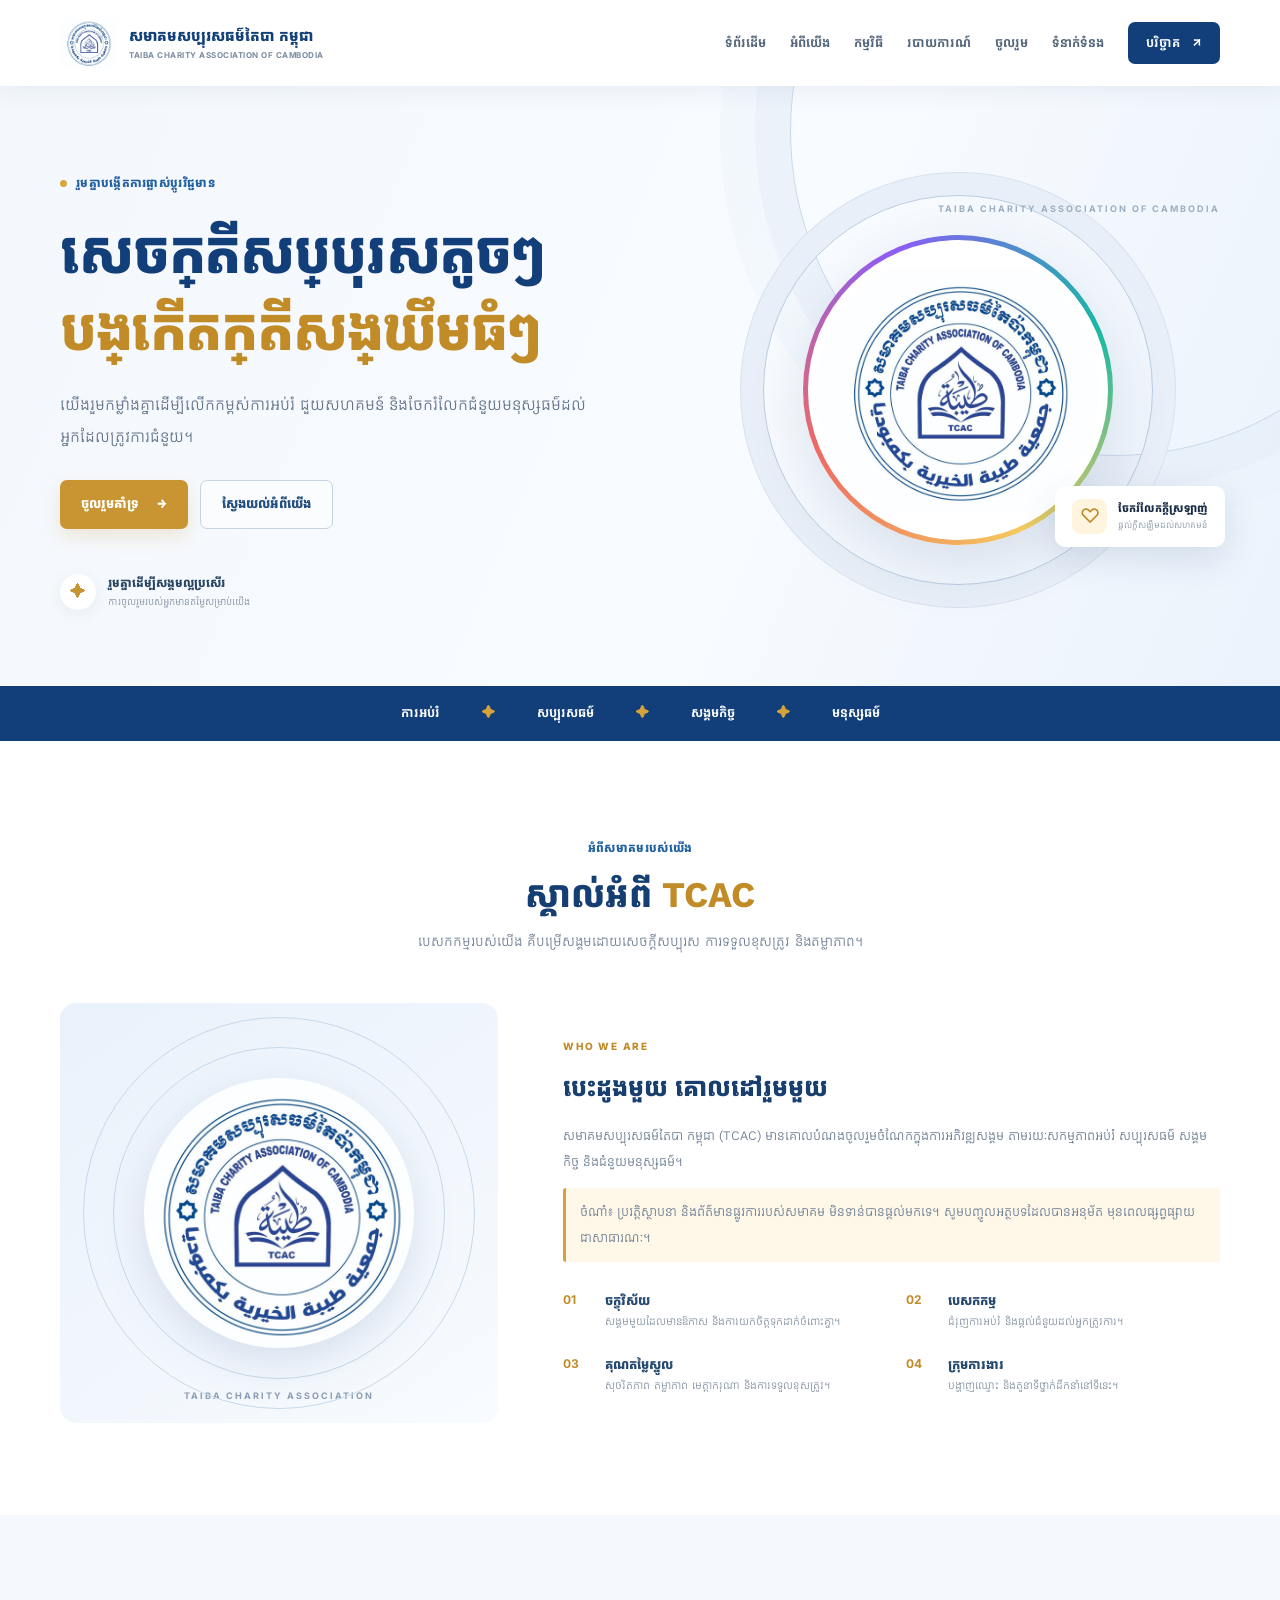
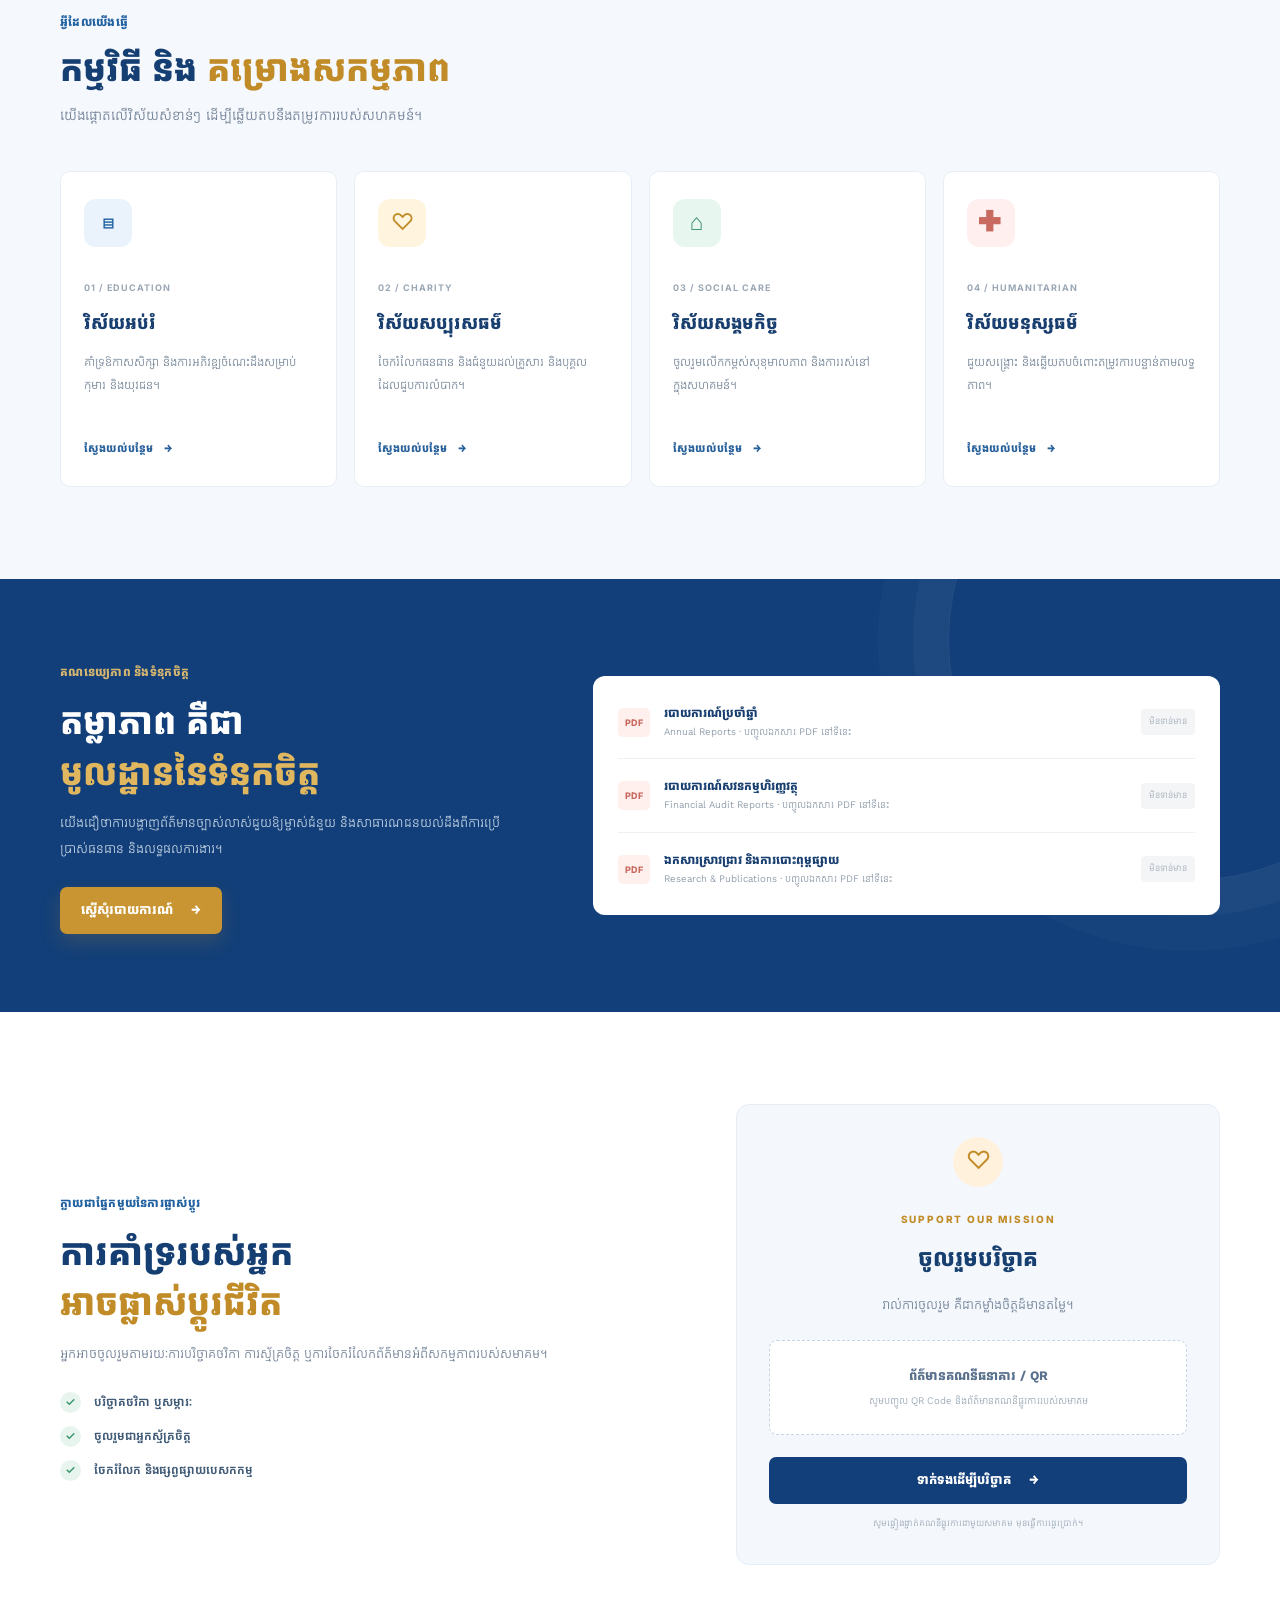
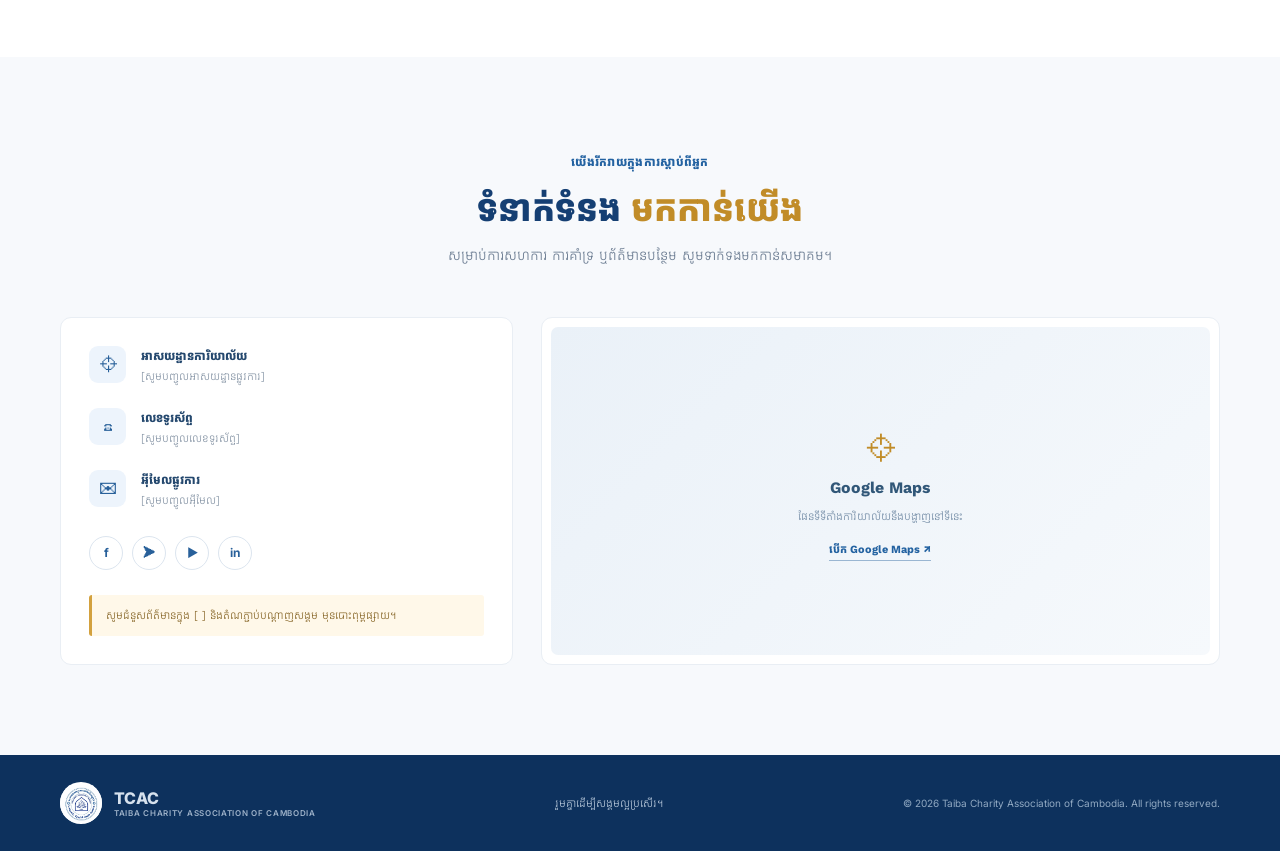
==== index.html @ 67c3f92a "Taibak" ====
<!DOCTYPE html>
<html lang="km">
<head>
  <meta charset="UTF-8">
  <meta name="viewport" content="width=device-width, initial-scale=1.0">
  <meta name="description" content="សមាគមសប្បុរសធម៌តៃបា កម្ពុជា — រួមគ្នាដើម្បីការអប់រំ សប្បុរសធម៌ សង្គមកិច្ច និងមនុស្សធម៌។">
  <meta name="theme-color" content="#123f79">
  <title>សមាគមសប្បុរសធម៌តៃបា កម្ពុជា | TCAC</title>
  <link rel="preconnect" href="https://fonts.googleapis.com">
  <link rel="preconnect" href="https://fonts.gstatic.com" crossorigin>
  <link href="https://fonts.googleapis.com/css2?family=Kantumruy+Pro:wght@400;500;600;700;800&family=Inter:wght@400;500;600;700;800&display=swap" rel="stylesheet">
  <link rel="stylesheet" href="style.css">
</head>
<body>
<header class="site-header">
  <div class="container nav-wrap">
    <a class="brand" href="#home" aria-label="TCAC home">
      <img src="assets/tcac-logo.png" alt="និមិត្តសញ្ញាសមាគម TCAC">
      <span><strong>សមាគមសប្បុរសធម៌តៃបា កម្ពុជា</strong><small>TAIBA CHARITY ASSOCIATION OF CAMBODIA</small></span>
    </a>
    <button class="menu-toggle" id="menuToggle" aria-label="បើកម៉ឺនុយ" aria-expanded="false">☰</button>
    <nav id="mainNav">
      <a href="#home">ទំព័រដើម</a>
      <a href="#about">អំពីយើង</a>
      <a href="#programs">កម្មវិធី</a>
      <a href="#reports">របាយការណ៍</a>
      <a href="#involved">ចូលរួម</a>
      <a href="#contact">ទំនាក់ទំនង</a>
      <a class="nav-donate" href="#involved">បរិច្ចាគ <span>↗</span></a>
    </nav>
  </div>
</header>

<main>
<section class="hero" id="home">
  <div class="hero-pattern"></div>
  <div class="container hero-grid">
    <div class="hero-copy">
      <span class="eyebrow"><i></i> រួមគ្នាបង្កើតការផ្លាស់ប្តូរវិជ្ជមាន</span>
      <h1>សេចក្តីសប្បុរសតូចៗ<br><em>បង្កើតក្តីសង្ឃឹមធំៗ</em></h1>
      <p>យើងរួមកម្លាំងគ្នាដើម្បីលើកកម្ពស់ការអប់រំ ជួយសហគមន៍ និងចែករំលែកជំនួយមនុស្សធម៌ដល់អ្នកដែលត្រូវការជំនួយ។</p>
      <div class="hero-actions">
        <a class="btn btn-gold" href="#involved">ចូលរួមគាំទ្រ <span>→</span></a>
        <a class="btn btn-outline" href="#about">ស្វែងយល់អំពីយើង</a>
      </div>
      <div class="hero-note"><span class="note-icon">✦</span><span><b>រួមគ្នាដើម្បីសង្គមល្អប្រសើរ</b><small>ការចូលរួមរបស់អ្នកមានតម្លៃសម្រាប់យើង</small></span></div>
    </div>
    <div class="hero-visual">
      <div class="visual-ring"></div>
      <div class="logo-card"><img src="assets/tcac-logo.png" alt="TCAC logo"></div>
      <div class="floating-card"><span class="float-icon">♡</span><span><b>ចែករំលែកក្តីស្រឡាញ់</b><small>ផ្តល់ក្តីសង្ឃឹមដល់សហគមន៍</small></span></div>
      <div class="visual-caption">TAIBA CHARITY ASSOCIATION OF CAMBODIA</div>
    </div>
  </div>
  <div class="hero-bottom"><div class="container bottom-inner"><span>ការអប់រំ</span><b>✦</b><span>សប្បុរសធម៌</span><b>✦</b><span>សង្គមកិច្ច</span><b>✦</b><span>មនុស្សធម៌</span></div></div>
</section>

<section class="section about-section" id="about">
  <div class="container">
    <div class="section-heading centered"><span class="eyebrow">អំពីសមាគមរបស់យើង</span><h2>ស្គាល់អំពី <em>TCAC</em></h2><p>បេសកកម្មរបស់យើង គឺបម្រើសង្គមដោយសេចក្តីសប្បុរស ការទទួលខុសត្រូវ និងតម្លាភាព។</p></div>
    <div class="about-grid">
      <div class="about-image"><img src="assets/tcac-logo.png" alt="និមិត្តសញ្ញា TCAC"><div class="image-tag">TAIBA CHARITY ASSOCIATION</div></div>
      <div class="about-content">
        <span class="mini-label">WHO WE ARE</span><h3>បេះដូងមួយ គោលដៅរួមមួយ</h3>
        <p>សមាគមសប្បុរសធម៌តៃបា កម្ពុជា (TCAC) មានគោលបំណងចូលរួមចំណែកក្នុងការអភិវឌ្ឍសង្គម តាមរយៈសកម្មភាពអប់រំ សប្បុរសធម៌ សង្គមកិច្ច និងជំនួយមនុស្សធម៌។</p>
        <p class="notice">ចំណាំ៖ ប្រវត្តិស្ថាបនា និងព័ត៌មានផ្លូវការរបស់សមាគម មិនទាន់បានផ្តល់មកទេ។ សូមបញ្ចូលអត្ថបទដែលបានអនុម័ត មុនពេលផ្សព្វផ្សាយជាសាធារណៈ។</p>
        <div class="principles">
          <div><span>01</span><b>ចក្ខុវិស័យ</b><small>សង្គមមួយដែលមានឱកាស និងការយកចិត្តទុកដាក់ចំពោះគ្នា។</small></div>
          <div><span>02</span><b>បេសកកម្ម</b><small>ជំរុញការអប់រំ និងផ្តល់ជំនួយដល់អ្នកត្រូវការ។</small></div>
          <div><span>03</span><b>គុណតម្លៃស្នូល</b><small>សុចរិតភាព តម្លាភាព មេត្តាករុណា និងការទទួលខុសត្រូវ។</small></div>
          <div><span>04</span><b>ក្រុមការងារ</b><small>បង្ហាញឈ្មោះ និងតួនាទីថ្នាក់ដឹកនាំនៅទីនេះ។</small></div>
        </div>
      </div>
    </div>
  </div>
</section>

<section class="section programs-section" id="programs">
  <div class="container">
    <div class="section-heading"><span class="eyebrow">អ្វីដែលយើងធ្វើ</span><h2>កម្មវិធី និង <em>គម្រោងសកម្មភាព</em></h2><p>យើងផ្តោតលើវិស័យសំខាន់ៗ ដើម្បីឆ្លើយតបនឹងតម្រូវការរបស់សហគមន៍។</p></div>
    <div class="program-grid">
      <article class="program-card"><div class="program-icon blue">▤</div><span class="program-no">01 / EDUCATION</span><h3>វិស័យអប់រំ</h3><p>គាំទ្រឱកាសសិក្សា និងការអភិវឌ្ឍចំណេះដឹងសម្រាប់កុមារ និងយុវជន។</p><a href="#contact">ស្វែងយល់បន្ថែម <b>→</b></a></article>
      <article class="program-card"><div class="program-icon gold">♡</div><span class="program-no">02 / CHARITY</span><h3>វិស័យសប្បុរសធម៌</h3><p>ចែករំលែកធនធាន និងជំនួយដល់គ្រួសារ និងបុគ្គលដែលជួបការលំបាក។</p><a href="#contact">ស្វែងយល់បន្ថែម <b>→</b></a></article>
      <article class="program-card"><div class="program-icon green">⌂</div><span class="program-no">03 / SOCIAL CARE</span><h3>វិស័យសង្គមកិច្ច</h3><p>ចូលរួមលើកកម្ពស់សុខុមាលភាព និងការរស់នៅក្នុងសហគមន៍។</p><a href="#contact">ស្វែងយល់បន្ថែម <b>→</b></a></article>
      <article class="program-card"><div class="program-icon rose">✚</div><span class="program-no">04 / HUMANITARIAN</span><h3>វិស័យមនុស្សធម៌</h3><p>ជួយសង្គ្រោះ និងឆ្លើយតបចំពោះតម្រូវការបន្ទាន់តាមលទ្ធភាព។</p><a href="#contact">ស្វែងយល់បន្ថែម <b>→</b></a></article>
    </div>
  </div>
</section>

<section class="trust-section" id="reports">
  <div class="container trust-grid">
    <div><span class="eyebrow light">គណនេយ្យភាព និងទំនុកចិត្ត</span><h2>តម្លាភាព គឺជា<br><em>មូលដ្ឋាននៃទំនុកចិត្ត</em></h2><p>យើងជឿថាការបង្ហាញព័ត៌មានច្បាស់លាស់ជួយឱ្យម្ចាស់ជំនួយ និងសាធារណជនយល់ដឹងពីការប្រើប្រាស់ធនធាន និងលទ្ធផលការងារ។</p><a class="btn btn-gold" href="#contact">ស្នើសុំរបាយការណ៍ <span>→</span></a></div>
    <div class="report-list">
      <div class="report-item"><span class="file-icon">PDF</span><div><b>របាយការណ៍ប្រចាំឆ្នាំ</b><small>Annual Reports · បញ្ចូលឯកសារ PDF នៅទីនេះ</small></div><span class="coming">មិនទាន់មាន</span></div>
      <div class="report-item"><span class="file-icon">PDF</span><div><b>របាយការណ៍សវនកម្មហិរញ្ញវត្ថុ</b><small>Financial Audit Reports · បញ្ចូលឯកសារ PDF នៅទីនេះ</small></div><span class="coming">មិនទាន់មាន</span></div>
      <div class="report-item"><span class="file-icon">PDF</span><div><b>ឯកសារស្រាវជ្រាវ និងការបោះពុម្ពផ្សាយ</b><small>Research & Publications · បញ្ចូលឯកសារ PDF នៅទីនេះ</small></div><span class="coming">មិនទាន់មាន</span></div>
    </div>
  </div>
</section>

<section class="section involve-section" id="involved">
  <div class="container involve-grid">
    <div><span class="eyebrow">ក្លាយជាផ្នែកមួយនៃការផ្លាស់ប្តូរ</span><h2>ការគាំទ្ររបស់អ្នក<br><em>អាចផ្លាស់ប្តូរជីវិត</em></h2><p>អ្នកអាចចូលរួមតាមរយៈការបរិច្ចាគថវិកា ការស្ម័គ្រចិត្ត ឬការចែករំលែកព័ត៌មានអំពីសកម្មភាពរបស់សមាគម។</p>
      <div class="support-points"><div><span>✓</span> បរិច្ចាគថវិកា ឬសម្ភារៈ</div><div><span>✓</span> ចូលរួមជាអ្នកស្ម័គ្រចិត្ត</div><div><span>✓</span> ចែករំលែក និងផ្សព្វផ្សាយបេសកកម្ម</div></div>
    </div>
    <div class="donation-card"><div class="donation-heart">♡</div><span class="mini-label">SUPPORT OUR MISSION</span><h3>ចូលរួមបរិច្ចាគ</h3><p>រាល់ការចូលរួម គឺជាកម្លាំងចិត្តដ៏មានតម្លៃ។</p><div class="donation-placeholder"><span>ព័ត៌មានគណនីធនាគារ / QR</span><small>សូមបញ្ចូល QR Code និងព័ត៌មានគណនីផ្លូវការរបស់សមាគម</small></div><a class="btn btn-primary full" href="#contact">ទាក់ទងដើម្បីបរិច្ចាគ <span>→</span></a><small class="safe-note">សូមផ្ទៀងផ្ទាត់គណនីផ្លូវការជាមួយសមាគម មុនធ្វើការផ្ទេរប្រាក់។</small></div>
  </div>
</section>

<section class="contact-section" id="contact">
  <div class="container">
    <div class="section-heading centered"><span class="eyebrow">យើងរីករាយក្នុងការស្តាប់ពីអ្នក</span><h2>ទំនាក់ទំនង <em>មកកាន់យើង</em></h2><p>សម្រាប់ការសហការ ការគាំទ្រ ឬព័ត៌មានបន្ថែម សូមទាក់ទងមកកាន់សមាគម។</p></div>
    <div class="contact-grid">
      <div class="contact-info">
        <div class="contact-line"><span>⌖</span><div><b>អាសយដ្ឋានការិយាល័យ</b><small>[សូមបញ្ចូលអាសយដ្ឋានផ្លូវការ]</small></div></div>
        <div class="contact-line"><span>☎</span><div><b>លេខទូរស័ព្ទ</b><small>[សូមបញ្ចូលលេខទូរស័ព្ទ]</small></div></div>
        <div class="contact-line"><span>✉</span><div><b>អ៊ីមែលផ្លូវការ</b><small>[សូមបញ្ចូលអ៊ីមែល]</small></div></div>
        <div class="social-links"><a href="#" aria-label="Facebook">f</a><a href="#" aria-label="Telegram">➤</a><a href="#" aria-label="YouTube">▶</a><a href="#" aria-label="LinkedIn">in</a></div>
        <small class="notice">សូមជំនួសព័ត៌មានក្នុង [ ] និងតំណភ្ជាប់បណ្តាញសង្គម មុនបោះពុម្ពផ្សាយ។</small>
      </div>
      <div class="map-panel"><div class="map-placeholder"><span>⌖</span><b>Google Maps</b><small>ផែនទីទីតាំងការិយាល័យនឹងបង្ហាញនៅទីនេះ</small><a href="https://www.google.com/maps" target="_blank" rel="noopener">បើក Google Maps ↗</a></div></div>
    </div>
  </div>
</section>
</main>
<footer><div class="container footer-inner"><a class="footer-brand" href="#home"><img src="assets/tcac-logo.png" alt=""><span><b>TCAC</b><small>TAIBA CHARITY ASSOCIATION OF CAMBODIA</small></span></a><p>រួមគ្នាដើម្បីសង្គមល្អប្រសើរ។</p><small>© <span id="year"></span> Taiba Charity Association of Cambodia. All rights reserved.</small></div></footer>
<script src="script.js"></script>
</body>
</html>
---- style.css ----
* {
    box-sizing: border-box
}

html {
    scroll-behavior: smooth;
    scroll-padding-top: 90px
}

body {
    margin: 0;
    font-family: "Kantumruy Pro", Inter, sans-serif;
    color: #172b45;
    background: #fff;
    line-height: 1.75
}

a {
    text-decoration: none;
    color: inherit
}

.container {
    width: min(1160px, calc(100% - 44px));
    margin: auto
}

.site-header {
    height: 86px;
    background: #fff;
    position: sticky;
    top: 0;
    z-index: 20;
    box-shadow: 0 5px 24px #102f5510
}

.nav-wrap {
    height: 100%;
    display: flex;
    align-items: center;
    justify-content: space-between;
    gap: 28px
}

.brand,
.footer-brand {
    display: flex;
    align-items: center;
    gap: 12px;
    min-width: 275px
}

.brand img {
    width: 57px;
    height: 57px;
    object-fit: contain
}

.brand span,
.footer-brand span {
    display: flex;
    flex-direction: column;
    line-height: 1.35
}

.brand strong {
    font-size: 15px;
    color: #123f79
}

.brand small {
    font: 700 8px Inter, sans-serif;
    letter-spacing: .5px;
    color: #7a8ba0;
    margin-top: 4px
}

nav {
    display: flex;
    align-items: center;
    gap: 24px;
    font-size: 13px;
    font-weight: 600;
    color: #52647a
}

nav a:hover {
    color: #14529a
}

.nav-donate {
    background: #123f79;
    color: white;
    padding: 10px 18px;
    border-radius: 7px
}

.nav-donate:hover {
    color: white;
    background: #0b2d58
}

.nav-donate span {
    margin-left: 8px
}

.menu-toggle {
    display: none;
    border: 0;
    background: none;
    font-size: 26px;
    color: #123f79
}

.hero {
    position: relative;
    overflow: hidden;
    background: linear-gradient(112deg, #f4f8fd 0%, #f8fbff 58%, #eaf2fb 100%);
    padding: 82px 0 0
}

.hero-pattern {
    position: absolute;
    right: -160px;
    top: -280px;
    width: 650px;
    height: 650px;
    border: 1px solid #c9d9eb;
    border-radius: 50%;
    box-shadow: 0 0 0 35px #e6eef880, 0 0 0 70px #e6eef850
}

.hero-grid {
    position: relative;
    display: grid;
    grid-template-columns: 1.05fr .95fr;
    align-items: center;
    gap: 55px;
    padding-bottom: 75px
}

.eyebrow {
    display: inline-flex;
    align-items: center;
    gap: 9px;
    color: #2362a1;
    font-size: 12px;
    font-weight: 700;
    letter-spacing: .3px
}

.eyebrow i {
    width: 7px;
    height: 7px;
    border-radius: 50%;
    background: #d8a63c;
    display: inline-block
}

.hero h1 {
    font-size: clamp(38px, 5vw, 58px);
    line-height: 1.32;
    letter-spacing: -1.2px;
    color: #123f79;
    margin: 20px 0
}

.hero h1 em,
.section-heading h2 em,
.trust-grid h2 em,
.involve-grid h2 em {
    font-style: normal;
    color: #c18c28
}

.hero-title-letter {
    display: inline-block
}

.hero h1.is-letter-animating .hero-title-letter {
    animation: hero-title-letter 360ms ease-out both;
    animation-delay: var(--letter-delay)
}

@keyframes hero-title-letter {
    35% {
        color: #e0a832;
        transform: translateY(-7px);
        text-shadow: 0 8px 18px #c18c2833
    }
}

@media (prefers-reduced-motion: reduce) {
    .hero h1.is-letter-animating .hero-title-letter {
        animation: none
    }
}

.hero-copy>p {
    font-size: 16px;
    color: #62748a;
    max-width: 540px;
    line-height: 2;
    margin: 0 0 27px
}

.hero-actions {
    display: flex;
    gap: 12px;
    flex-wrap: wrap
}

.btn {
    display: inline-flex;
    align-items: center;
    justify-content: center;
    gap: 18px;
    padding: 12px 21px;
    border-radius: 7px;
    font-weight: 700;
    font-size: 13px;
    transition: .2s
}

.btn:hover {
    transform: translateY(-2px)
}

.btn-gold {
    background: #c99532;
    color: #fff;
    box-shadow: 0 8px 20px #c9953230
}

.btn-gold:hover {
    background: #ae7d22
}

.btn-outline {
    border: 1px solid #c6d3e1;
    color: #234d7e;
    background: #ffffff80
}

.hero-note {
    display: flex;
    align-items: center;
    gap: 12px;
    margin-top: 44px
}

.note-icon {
    width: 36px;
    height: 36px;
    border-radius: 50%;
    background: #fff;
    color: #c99532;
    display: grid;
    place-items: center;
    box-shadow: 0 4px 16px #153b6512
}

.hero-note span:last-child {
    display: flex;
    flex-direction: column
}

.hero-note b {
    font-size: 12px;
    color: #294765
}

.hero-note small {
    font-size: 10px;
    color: #8190a1
}

.hero-visual {
    min-height: 410px;
    position: relative;
    display: grid;
    place-items: center
}

.visual-ring {
    position: absolute;
    width: 390px;
    height: 390px;
    border: 1px solid #b9cce0;
    border-radius: 50%;
    box-shadow: 0 0 0 22px #e8eff8, 0 0 0 23px #d7e2ef
}

.logo-card {
    width: 310px;
    height: 310px;
    border: 5px solid transparent;
    background: linear-gradient(#fff, #fff) padding-box, conic-gradient(from var(--border-angle, 0deg), #f4c95d, #ef6a62, #8b5cf6, #18b8a5, #f4c95d) border-box;
    border-radius: 50%;
    display: grid;
    place-items: center;
    box-shadow: 0 22px 60px #183c651f;
    position: relative;
    z-index: 1
}

.logo-card img {
    border-radius: 50%;
    width: 94%;
    height: 94%;
    object-fit: contain
}

.floating-card {
    position: absolute;
    z-index: 2;
    right: -5px;
    bottom: 48px;
    background: #fff;
    padding: 13px 17px;
    border-radius: 10px;
    box-shadow: 0 12px 35px #183c6520;
    display: flex;
    align-items: center;
    gap: 11px
}

.float-icon {
    width: 35px;
    height: 35px;
    border-radius: 9px;
    background: #fff5df;
    color: #bd8826;
    display: grid;
    place-items: center;
    font-size: 20px
}

.floating-card span:last-child {
    display: flex;
    flex-direction: column
}

.floating-card b {
    font-size: 11px
}

.floating-card small {
    font-size: 9px;
    color: #8492a2
}

.visual-caption {
    position: absolute;
    top: 18px;
    right: 0;
    font: 700 9px Inter, sans-serif;
    letter-spacing: 2px;
    color: #9aaec3
}

.hero-bottom {
    background: #123f79;
    color: white
}

.bottom-inner {
    display: flex;
    align-items: center;
    justify-content: center;
    gap: 42px;
    padding: 16px;
    font-size: 13px;
    font-weight: 600
}

.bottom-inner b {
    color: #d6a33b
}

.section {
    padding: 92px 0
}

.section-heading {
    margin-bottom: 42px
}

.section-heading.centered {
    text-align: center;
    max-width: 720px;
    margin: 0 auto 48px
}

.section-heading h2,
.trust-grid h2,
.involve-grid h2 {
    font-size: 36px;
    line-height: 1.4;
    color: #153f73;
    margin: 9px 0 10px
}

.section-heading p {
    color: #718196;
    font-size: 14px;
    margin: 0
}

.about-grid {
    display: grid;
    grid-template-columns: .8fr 1.2fr;
    gap: 65px;
    align-items: center
}

.about-image {
    min-height: 420px;
    background: linear-gradient(145deg, #e9f1fa, #f8fbff);
    border-radius: 16px;
    display: grid;
    place-items: center;
    position: relative;
    overflow: hidden
}

.about-image:before,
.about-image:after {
    content: "";
    position: absolute;
    width: 330px;
    height: 330px;
    border: 1px solid #c6d8ea;
    border-radius: 50%;
}

.about-image:after {
    width: 390px;
    height: 390px
}

.about-image img {
    border-radius: 50%;
    width: 270px;
    height: 270px;
    object-fit: cover;
    z-index: 1;
    filter: drop-shadow(0 15px 20px #123f7920)
}

.image-tag {
    position: absolute;
    bottom: 22px;
    font: 700 9px Inter, sans-serif;
    letter-spacing: 2px;
    color: #8a9db2
}

.mini-label {
    font: 800 10px Inter, sans-serif;
    letter-spacing: 1.8px;
    color: #c18c28
}

.about-content h3 {
    font-size: 25px;
    color: #183f70;
    margin: 8px 0 12px
}

.about-content>p {
    font-size: 13px;
    color: #697b90;
    line-height: 2
}

.notice {
    display: block;
    padding: 11px 14px;
    background: #fff8e9;
    border-left: 3px solid #d3a13e;
    color: #8b6b2e;
    font-size: 11px;
    line-height: 1.8;
    border-radius: 3px
}

.principles {
    display: grid;
    grid-template-columns: 1fr 1fr;
    gap: 22px 28px;
    margin-top: 28px
}

.principles div {
    display: grid;
    grid-template-columns: 32px 1fr;
    column-gap: 10px
}

.principles span {
    grid-row: span 2;
    color: #c18c28;
    font: 700 12px Inter, sans-serif;
    padding-top: 2px
}

.principles b {
    font-size: 13px;
    color: #24486e
}

.principles small {
    font-size: 11px;
    color: #8290a0;
    line-height: 1.7
}

.programs-section {
    background: #f5f8fc
}

.program-grid {
    display: grid;
    grid-template-columns: repeat(4, 1fr);
    gap: 17px
}

.program-card {
    background: white;
    padding: 27px 23px 25px;
    border: 1px solid #e8eef5;
    border-radius: 10px;
    transition: .25s
}

.program-card:hover {
    transform: translateY(-5px);
    box-shadow: 0 16px 35px #123f7912
}

.program-icon {
    width: 48px;
    height: 48px;
    border-radius: 12px;
    display: grid;
    place-items: center;
    font-size: 23px;
    margin-bottom: 25px
}

.program-icon.blue {
    background: #eaf2fc;
    color: #2463a3
}

.program-icon.gold {
    background: #fff5df;
    color: #c18c28
}

.program-icon.green {
    background: #e8f6f0;
    color: #37916b
}

.program-icon.rose {
    background: #fff0ef;
    color: #c96a61
}

.program-no {
    font: 700 9px Inter, sans-serif;
    letter-spacing: 1px;
    color: #9aa7b5
}

.program-card h3 {
    font-size: 18px;
    color: #183f70;
    margin: 8px 0
}

.program-card p {
    font-size: 12px;
    color: #78889a;
    line-height: 1.9;
    min-height: 70px
}

.program-card>a {
    font-size: 11px;
    color: #28609a;
    font-weight: 700
}

.program-card>a b {
    margin-left: 8px
}

.trust-section {
    background: #123f79;
    color: #fff;
    padding: 78px 0;
    position: relative;
    overflow: hidden
}

.trust-section:after {
    content: "";
    position: absolute;
    width: 480px;
    height: 480px;
    border: 1px solid #ffffff15;
    border-radius: 50%;
    right: -150px;
    top: -180px;
    box-shadow: 0 0 0 35px #ffffff08, 0 0 0 70px #ffffff05
}

.trust-grid {
    display: grid;
    grid-template-columns: .85fr 1.15fr;
    gap: 70px;
    align-items: center;
    position: relative;
    z-index: 1
}

.eyebrow.light {
    color: #d6b66f
}

.trust-grid h2 {
    color: white;
    margin: 12px 0
}

.trust-grid h2 em {
    color: #e0b75f
}

.trust-grid p {
    font-size: 13px;
    color: #c4d3e4;
    line-height: 2;
    margin: 0 0 25px
}

.report-list {
    background: #fff;
    border-radius: 12px;
    padding: 10px 25px;
    color: #183f70
}

.report-item {
    display: flex;
    align-items: center;
    gap: 14px;
    padding: 17px 0;
    border-bottom: 1px solid #edf1f5
}

.report-item:last-child {
    border: 0
}

.file-icon {
    background: #fff0ed;
    color: #c96a61;
    font: 800 9px Inter, sans-serif;
    padding: 9px 7px;
    border-radius: 5px
}

.report-item div {
    display: flex;
    flex-direction: column;
    flex: 1
}

.report-item b {
    font-size: 12px
}

.report-item small {
    font-size: 10px;
    color: #8b99a8
}

.coming {
    font-size: 9px;
    color: #a5aeb8;
    background: #f3f5f7;
    padding: 5px 8px;
    border-radius: 4px
}

.involve-grid {
    display: grid;
    grid-template-columns: 1.1fr .9fr;
    gap: 85px;
    align-items: center
}

.involve-grid h2 {
    margin: 12px 0
}

.involve-grid>div>p {
    font-size: 13px;
    color: #718196;
    line-height: 2;
    max-width: 520px
}

.support-points {
    display: grid;
    gap: 13px;
    margin-top: 25px;
    color: #415b77;
    font-size: 12px;
    font-weight: 600
}

.support-points span {
    display: inline-grid;
    place-items: center;
    width: 21px;
    height: 21px;
    background: #e8f5ee;
    color: #36966d;
    border-radius: 50%;
    margin-right: 9px
}

.donation-card {
    padding: 32px;
    background: #f4f8fd;
    border: 1px solid #e5edf6;
    border-radius: 13px;
    text-align: center
}

.donation-heart {
    width: 50px;
    height: 50px;
    background: #fff1dc;
    color: #c18c28;
    border-radius: 50%;
    display: grid;
    place-items: center;
    font-size: 25px;
    margin: 0 auto 17px
}

.donation-card h3 {
    font-size: 23px;
    color: #173f70;
    margin: 7px 0
}

.donation-card>p {
    font-size: 12px;
    color: #8391a1
}

.donation-placeholder {
    background: white;
    border: 1px dashed #c6d4e3;
    border-radius: 8px;
    padding: 24px 12px;
    margin: 22px 0;
    display: flex;
    flex-direction: column;
    gap: 5px;
    color: #59718c
}

.donation-placeholder span {
    font-size: 13px;
    font-weight: 700
}

.donation-placeholder small {
    font-size: 10px;
    color: #9aa7b5
}

.btn-primary {
    background: #123f79;
    color: white
}

.btn-primary:hover {
    background: #0b2d58
}

.full {
    width: 100%
}

.safe-note {
    display: block;
    color: #9aa6b4;
    font-size: 9px;
    margin-top: 12px
}

.contact-section {
    padding: 90px 0;
    background: #f7f9fc
}

.contact-grid {
    display: grid;
    grid-template-columns: .8fr 1.2fr;
    gap: 28px
}

.contact-info,
.map-panel {
    background: white;
    border: 1px solid #e9eef4;
    border-radius: 11px;
    padding: 28px
}

.contact-line {
    display: flex;
    gap: 15px;
    margin-bottom: 22px
}

.contact-line>span {
    width: 37px;
    height: 37px;
    display: grid;
    place-items: center;
    border-radius: 9px;
    background: #edf4fc;
    color: #28609a;
    font-size: 18px
}

.contact-line div {
    display: flex;
    flex-direction: column
}

.contact-line b {
    font-size: 12px;
    color: #24486e
}

.contact-line small {
    font-size: 11px;
    color: #8a98a8
}

.social-links {
    display: flex;
    gap: 9px;
    margin: 25px 0
}

.social-links a {
    width: 34px;
    height: 34px;
    border: 1px solid #dce5ef;
    border-radius: 50%;
    display: grid;
    place-items: center;
    color: #28609a;
    font: 700 12px Inter, sans-serif
}

.social-links a:hover {
    background: #123f79;
    color: #fff
}

.map-panel {
    padding: 9px;
    min-height: 310px
}

.map-placeholder {
    height: 100%;
    min-height: 290px;
    background: linear-gradient(135deg, #eaf1f8, #f6f9fc);
    border-radius: 7px;
    display: flex;
    flex-direction: column;
    align-items: center;
    justify-content: center;
    color: #7890a9
}

.map-placeholder>span {
    font-size: 30px;
    color: #c18c28
}

.map-placeholder b {
    font-size: 16px;
    color: #315778
}

.map-placeholder small {
    font-size: 11px;
    margin: 5px 0 14px
}

.map-placeholder a {
    font-size: 11px;
    font-weight: 700;
    color: #2362a1;
    border-bottom: 1px solid #9ab6d2
}

footer {
    background: #0d315d;
    color: #d6e1ed;
    padding: 27px 0
}

.footer-inner {
    display: flex;
    align-items: center;
    justify-content: space-between;
    gap: 20px
}

.footer-brand {
    min-width: 0
}

.footer-brand img {
    width: 42px;
    height: 42px;
    object-fit: contain;
    background: white;
    border-radius: 50%
}

.footer-brand b {
    font: 800 16px Inter, sans-serif
}

.footer-brand small {
    font: 600 8px Inter, sans-serif;
    letter-spacing: .7px;
    color: #9eb2c9
}

.footer-inner>p {
    font-size: 11px;
    color: #b4c5d8
}

.footer-inner>small {
    font: 10px Inter, sans-serif;
    color: #91a9c2
}

@media(max-width:980px) {
    nav {
        gap: 13px;
        font-size: 11px
    }

    .brand {
        min-width: 220px
    }

    .brand strong {
        font-size: 13px
    }

    .brand small {
        font-size: 7px
    }

    .hero-grid {
        gap: 25px
    }

    .program-grid {
        grid-template-columns: repeat(2, 1fr)
    }

    .trust-grid {
        gap: 35px
    }

    .involve-grid {
        gap: 40px
    }
}

@media(max-width:760px) {
    .site-header {
        height: 72px
    }

    .brand img {
        width: 48px;
        height: 48px
    }

    .menu-toggle {
        display: block
    }

    nav {
        display: none;
        position: absolute;
        top: 72px;
        left: 0;
        right: 0;
        background: white;
        padding: 18px 24px 24px;
        box-shadow: 0 15px 20px #102f5515;
        flex-direction: column;
        align-items: stretch;
        gap: 0
    }

    nav.open {
        display: flex
    }

    nav a {
        padding: 11px 4px;
        font-size: 13px;
        border-bottom: 1px solid #f0f3f7
    }

    .nav-donate {
        margin-top: 10px;
        text-align: center
    }

    .hero {
        padding-top: 52px
    }

    .hero-grid {
        grid-template-columns: 1fr;
        gap: 25px;
        padding-bottom: 45px
    }

    .hero h1 {
        font-size: 39px
    }

    .hero-copy>p {
        font-size: 14px
    }

    .hero-visual {
        min-height: 340px
    }

    .visual-ring {
        width: 290px;
        height: 290px
    }

    .logo-card {
        width: 235px;
        height: 235px
    }

    .floating-card {
        right: 0;
        bottom: 20px
    }

    .visual-caption {
        top: 5px
    }

    .bottom-inner {
        gap: 13px;
        font-size: 10px;
        flex-wrap: wrap
    }

    .section {
        padding: 65px 0
    }

    .section-heading h2,
    .trust-grid h2,
    .involve-grid h2 {
        font-size: 29px
    }

    .about-grid,
    .trust-grid,
    .involve-grid,
    .contact-grid {
        grid-template-columns: 1fr;
        gap: 30px
    }

    .about-image {
        min-height: 300px
    }

    .about-image img {
        width: 220px
    }

    .about-content h3 {
        font-size: 22px
    }

    .program-grid {
        gap: 12px
    }

    .program-card {
        padding: 20px 16px
    }

    .program-card p {
        min-height: 100px
    }

    .report-list {
        padding: 7px 15px
    }

    .report-item {
        gap: 9px
    }

    .report-item b {
        font-size: 10px
    }

    .report-item small {
        font-size: 9px
    }

    .coming {
        font-size: 8px
    }

    .donation-card {
        padding: 26px 20px
    }

    .footer-inner {
        flex-direction: column;
        text-align: center
    }

    .footer-brand {
        justify-content: center
    }
}

@media(max-width:420px) {
    .container {
        width: calc(100% - 30px)
    }

    .brand {
        min-width: 0
    }

    .brand strong {
        font-size: 11px
    }

    .brand small {
        font-size: 6px
    }

    .hero h1 {
        font-size: 34px
    }

    .hero-actions .btn {
        width: 100%
    }

    .principles {
        gap: 16px 10px
    }

    .principles div {
        grid-template-columns: 25px 1fr
    }

    .program-grid {
        grid-template-columns: 1fr
    }

    .program-card p {
        min-height: 0
    }

    .bottom-inner {
        gap: 8px
    }

    .coming {
        display: none
    }
}
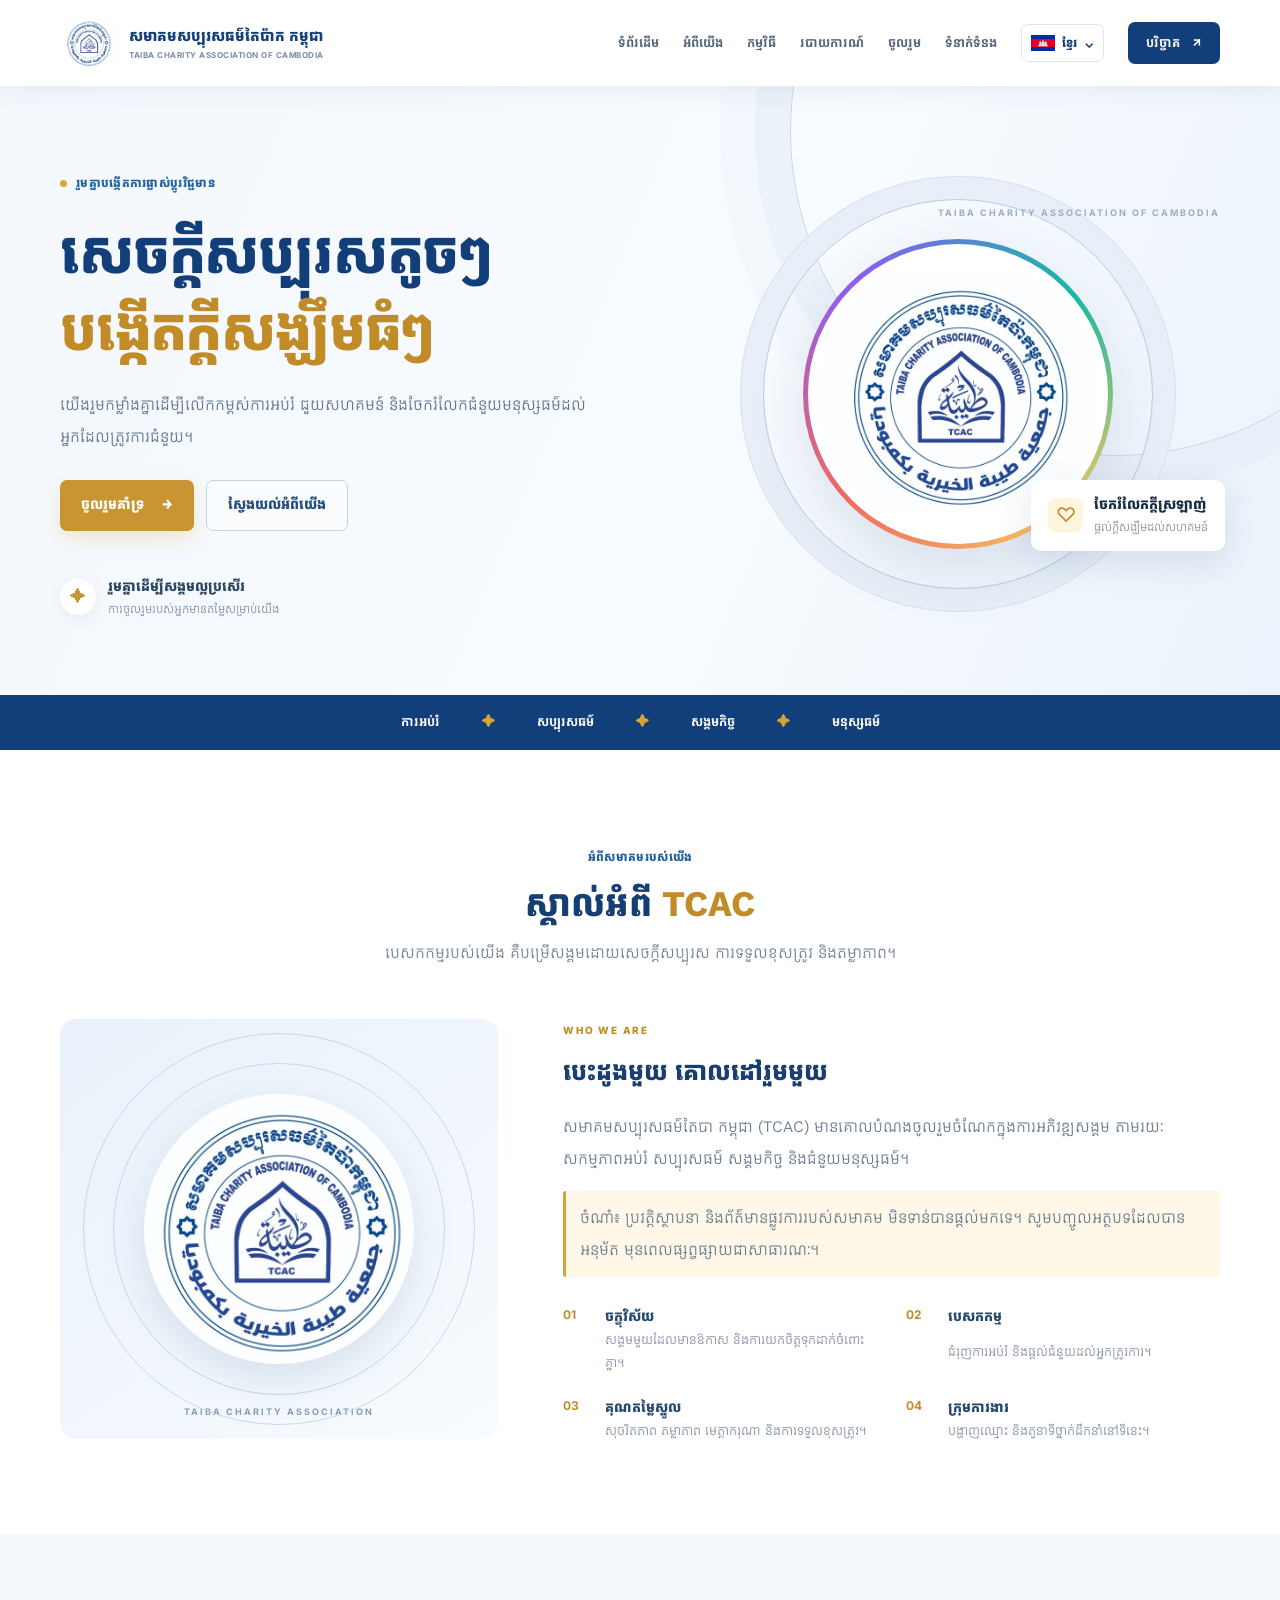
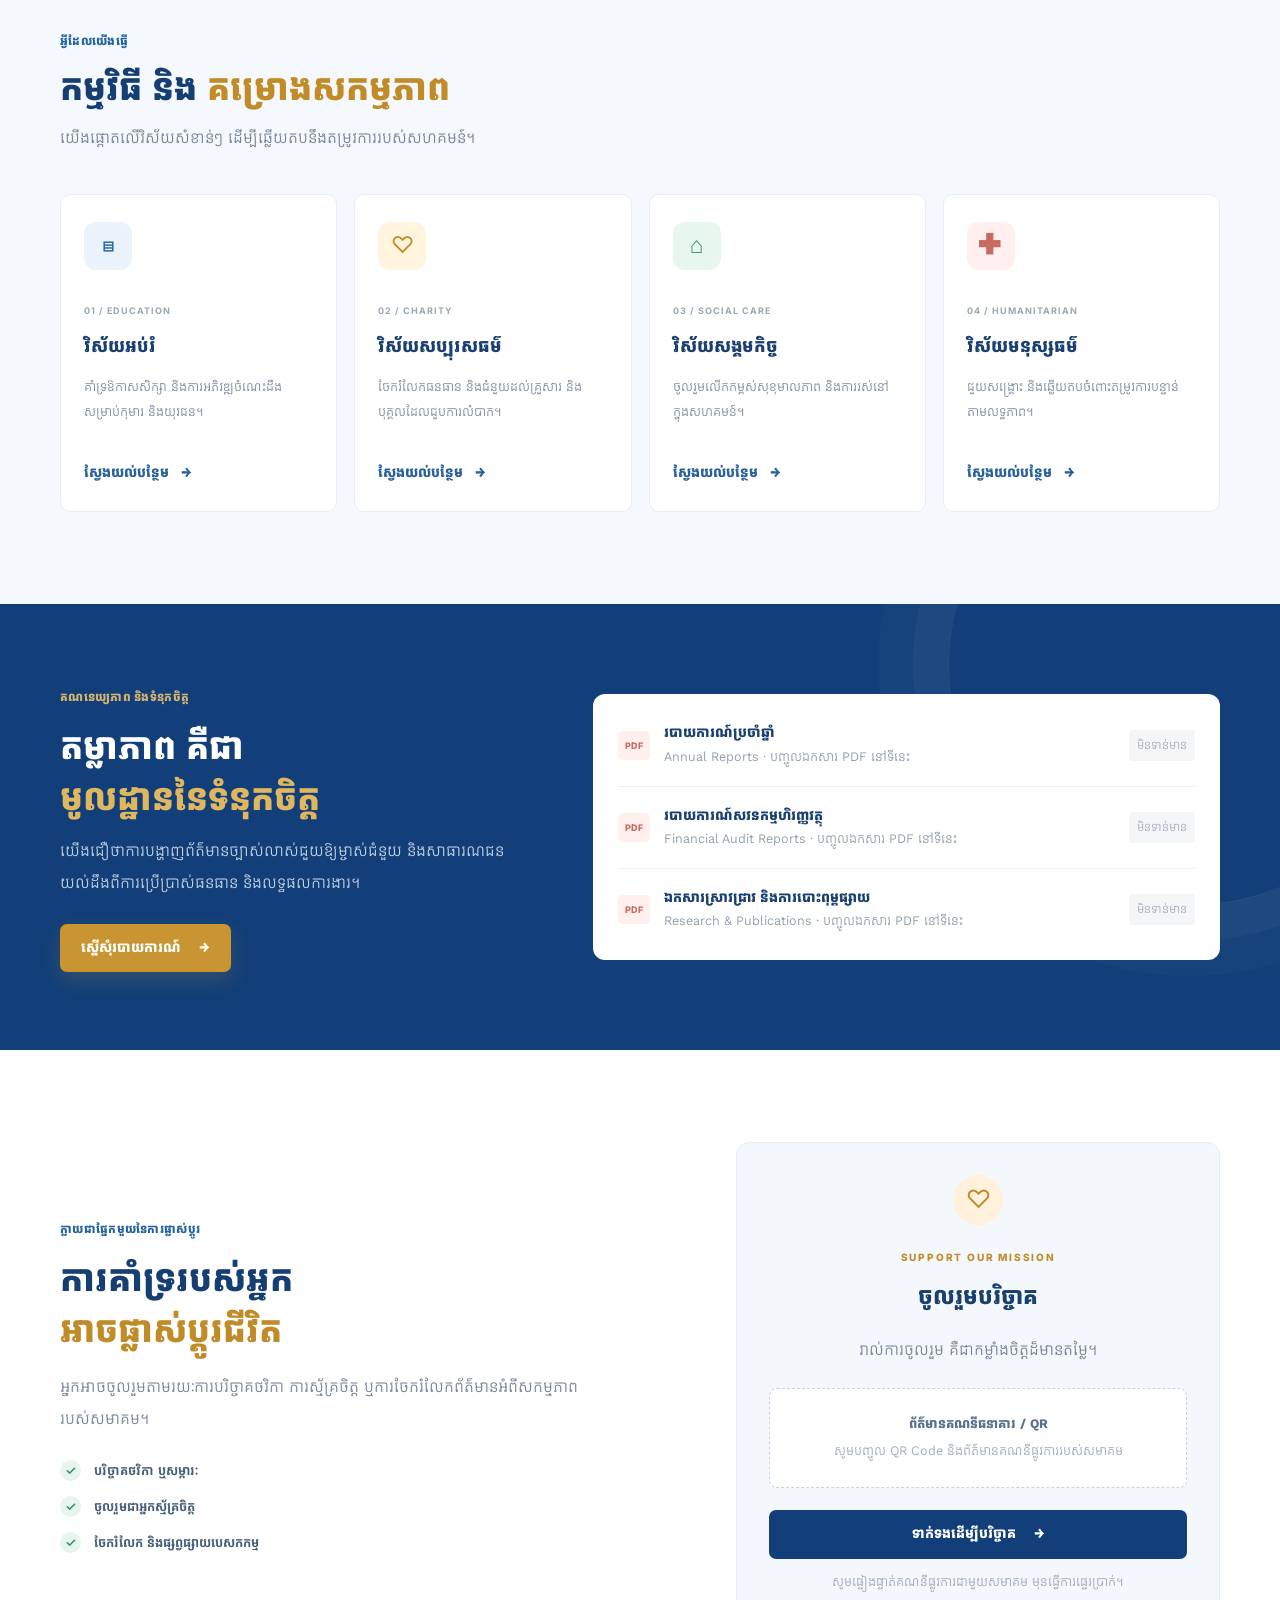
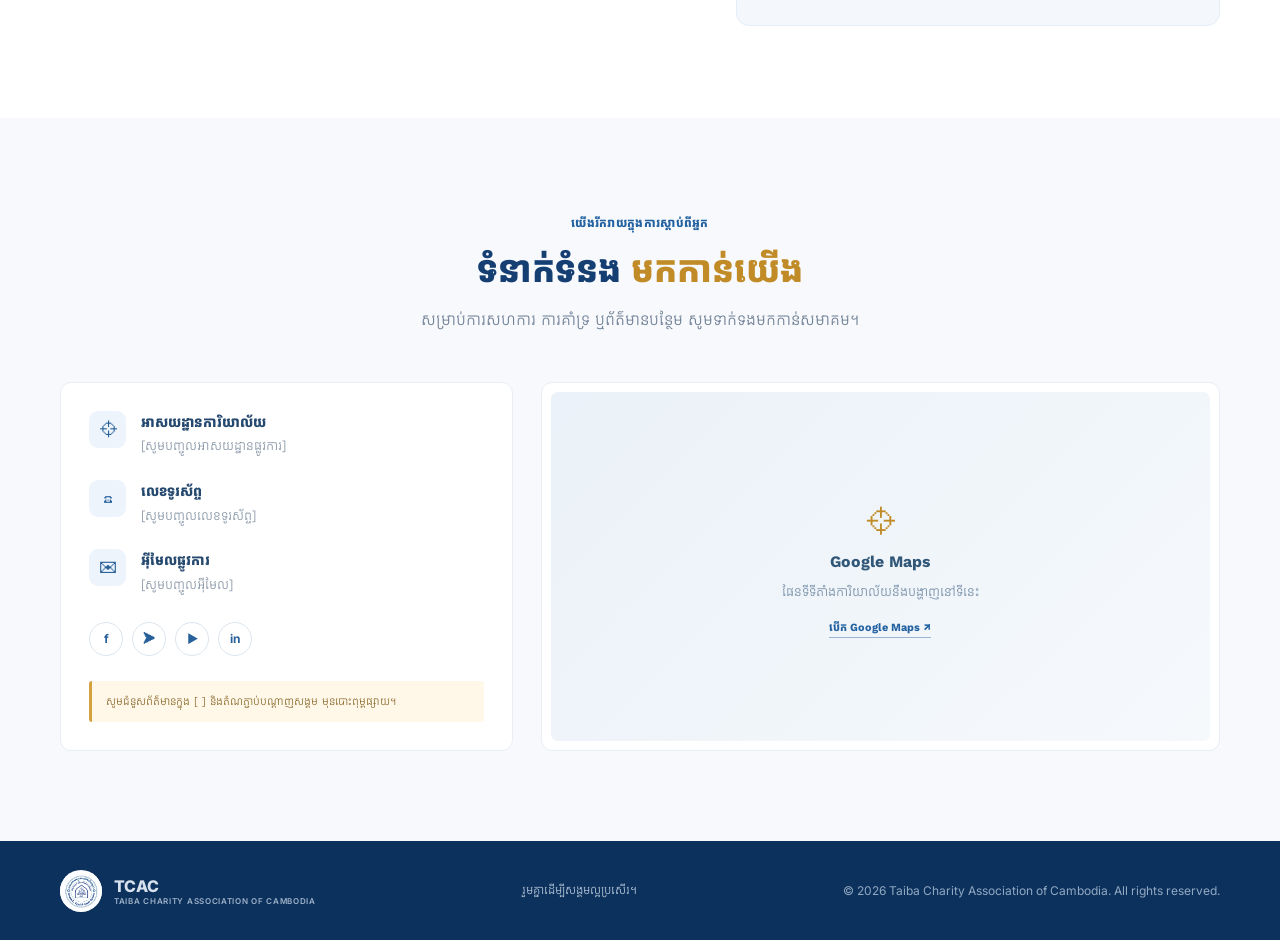
==== commit a3b1cece: "Taibak" ====
--- a/index.html
+++ b/index.html
@@ -1,129 +1,240 @@
 <!DOCTYPE html>
 <html lang="km">
+
 <head>
   <meta charset="UTF-8">
   <meta name="viewport" content="width=device-width, initial-scale=1.0">
-  <meta name="description" content="សមាគមសប្បុរសធម៌តៃបា កម្ពុជា — រួមគ្នាដើម្បីការអប់រំ សប្បុរសធម៌ សង្គមកិច្ច និងមនុស្សធម៌។">
+  <meta name="description"
+    content="សមាគមសប្បុរសធម៌តៃប៉ាក​ កម្ពុជា — រួមគ្នាដើម្បីការអប់រំ សប្បុរសធម៌ សង្គមកិច្ច និងមនុស្សធម៌។">
   <meta name="theme-color" content="#123f79">
-  <title>សមាគមសប្បុរសធម៌តៃបា កម្ពុជា | TCAC</title>
+  <title>សមាគមសប្បុរសធម៌តៃប៉ាក​ កម្ពុជា | TCAC</title>
   <link rel="preconnect" href="https://fonts.googleapis.com">
   <link rel="preconnect" href="https://fonts.gstatic.com" crossorigin>
-  <link href="https://fonts.googleapis.com/css2?family=Kantumruy+Pro:wght@400;500;600;700;800&family=Inter:wght@400;500;600;700;800&display=swap" rel="stylesheet">
+  <link
+    href="https://fonts.googleapis.com/css2?family=Kantumruy+Pro:wght@400;500;600;700;800&family=Inter:wght@400;500;600;700;800&display=swap"
+    rel="stylesheet">
   <link rel="stylesheet" href="style.css">
 </head>
+
 <body>
-<header class="site-header">
-  <div class="container nav-wrap">
-    <a class="brand" href="#home" aria-label="TCAC home">
-      <img src="assets/tcac-logo.png" alt="និមិត្តសញ្ញាសមាគម TCAC">
-      <span><strong>សមាគមសប្បុរសធម៌តៃបា កម្ពុជា</strong><small>TAIBA CHARITY ASSOCIATION OF CAMBODIA</small></span>
-    </a>
-    <button class="menu-toggle" id="menuToggle" aria-label="បើកម៉ឺនុយ" aria-expanded="false">☰</button>
-    <nav id="mainNav">
-      <a href="#home">ទំព័រដើម</a>
-      <a href="#about">អំពីយើង</a>
-      <a href="#programs">កម្មវិធី</a>
-      <a href="#reports">របាយការណ៍</a>
-      <a href="#involved">ចូលរួម</a>
-      <a href="#contact">ទំនាក់ទំនង</a>
-      <a class="nav-donate" href="#involved">បរិច្ចាគ <span>↗</span></a>
-    </nav>
-  </div>
-</header>
-
-<main>
-<section class="hero" id="home">
-  <div class="hero-pattern"></div>
-  <div class="container hero-grid">
-    <div class="hero-copy">
-      <span class="eyebrow"><i></i> រួមគ្នាបង្កើតការផ្លាស់ប្តូរវិជ្ជមាន</span>
-      <h1>សេចក្តីសប្បុរសតូចៗ<br><em>បង្កើតក្តីសង្ឃឹមធំៗ</em></h1>
-      <p>យើងរួមកម្លាំងគ្នាដើម្បីលើកកម្ពស់ការអប់រំ ជួយសហគមន៍ និងចែករំលែកជំនួយមនុស្សធម៌ដល់អ្នកដែលត្រូវការជំនួយ។</p>
-      <div class="hero-actions">
-        <a class="btn btn-gold" href="#involved">ចូលរួមគាំទ្រ <span>→</span></a>
-        <a class="btn btn-outline" href="#about">ស្វែងយល់អំពីយើង</a>
-      </div>
-      <div class="hero-note"><span class="note-icon">✦</span><span><b>រួមគ្នាដើម្បីសង្គមល្អប្រសើរ</b><small>ការចូលរួមរបស់អ្នកមានតម្លៃសម្រាប់យើង</small></span></div>
+  <header class="site-header">
+    <div class="container nav-wrap">
+      <a class="brand" href="#home" aria-label="TCAC home">
+        <img src="assets/tcac-logo.png" alt="និមិត្តសញ្ញាសមាគម TCAC">
+        <span><strong>សមាគមសប្បុរសធម៌តៃប៉ាក​ កម្ពុជា</strong><small>TAIBA CHARITY ASSOCIATION OF CAMBODIA</small></span>
+      </a>
+      <button class="menu-toggle" id="menuToggle" aria-label="បើកម៉ឺនុយ" aria-expanded="false">☰</button>
+      <nav id="mainNav">
+        <a href="#home">ទំព័រដើម</a>
+        <a href="#about">អំពីយើង</a>
+        <a href="#programs">កម្មវិធី</a>
+        <a href="#reports">របាយការណ៍</a>
+        <a href="#involved">ចូលរួម</a>
+        <a href="#contact">ទំនាក់ទំនង</a>
+        <div class="language-picker">
+          <button class="language-toggle" id="languageToggle" type="button" aria-expanded="false" aria-haspopup="true">
+            <img class="language-flag" id="languageFlag" src="assets/flag-kh.svg" alt="" aria-hidden="true">
+            <span id="languageLabel">ខ្មែរ</span>
+            <span class="language-arrow" aria-hidden="true">⌄</span>
+          </button>
+          <div class="language-menu" id="languageMenu" role="menu" aria-label="ជ្រើសរើសភាសា">
+            <button type="button" role="menuitem" data-language="km" lang="km"><img src="assets/flag-kh.svg" alt=""
+                aria-hidden="true">
+              ខ្មែរ</button>
+            <button type="button" role="menuitem" data-language="en" lang="en"><img src="assets/flag-gb.svg" alt=""
+                aria-hidden="true">
+              English</button>
+            <button type="button" role="menuitem" data-language="ar" lang="ar"><img src="assets/flag-sa.svg" alt=""
+                aria-hidden="true">
+              العربية</button>
+          </div>
+        </div>
+        <div id="googleTranslateWidget" aria-hidden="true"></div>
+        <a class="nav-donate" href="#involved">បរិច្ចាគ <span>↗</span></a>
+      </nav>
     </div>
-    <div class="hero-visual">
-      <div class="visual-ring"></div>
-      <div class="logo-card"><img src="assets/tcac-logo.png" alt="TCAC logo"></div>
-      <div class="floating-card"><span class="float-icon">♡</span><span><b>ចែករំលែកក្តីស្រឡាញ់</b><small>ផ្តល់ក្តីសង្ឃឹមដល់សហគមន៍</small></span></div>
-      <div class="visual-caption">TAIBA CHARITY ASSOCIATION OF CAMBODIA</div>
+  </header>
+
+  <main>
+    <section class="hero" id="home">
+      <div class="hero-pattern"></div>
+      <div class="container hero-grid">
+        <div class="hero-copy">
+          <span class="eyebrow"><i></i> រួមគ្នាបង្កើតការផ្លាស់ប្តូរវិជ្ជមាន</span>
+          <h1>សេចក្តីសប្បុរសតូចៗ<br><em>បង្កើតក្តីសង្ឃឹមធំៗ</em></h1>
+          <p>យើងរួមកម្លាំងគ្នាដើម្បីលើកកម្ពស់ការអប់រំ ជួយសហគមន៍ និងចែករំលែកជំនួយមនុស្សធម៌ដល់អ្នកដែលត្រូវការជំនួយ។</p>
+          <div class="hero-actions">
+            <a class="btn btn-gold" href="#involved">ចូលរួមគាំទ្រ <span>→</span></a>
+            <a class="btn btn-outline" href="#about">ស្វែងយល់អំពីយើង</a>
+          </div>
+          <div class="hero-note"><span
+              class="note-icon">✦</span><span><b>រួមគ្នាដើម្បីសង្គមល្អប្រសើរ</b><small>ការចូលរួមរបស់អ្នកមានតម្លៃសម្រាប់យើង</small></span>
+          </div>
+        </div>
+        <div class="hero-visual">
+          <div class="visual-ring"></div>
+          <div class="logo-card"><img src="assets/tcac-logo.png" alt="TCAC logo"></div>
+          <div class="floating-card"><span
+              class="float-icon">♡</span><span><b>ចែករំលែកក្តីស្រឡាញ់</b><small>ផ្តល់ក្តីសង្ឃឹមដល់សហគមន៍</small></span>
+          </div>
+          <div class="visual-caption">TAIBA CHARITY ASSOCIATION OF CAMBODIA</div>
+        </div>
+      </div>
+      <div class="hero-bottom">
+        <div class="container bottom-inner">
+          <span>ការអប់រំ</span><b>✦</b><span>សប្បុរសធម៌</span><b>✦</b><span>សង្គមកិច្ច</span><b>✦</b><span>មនុស្សធម៌</span>
+        </div>
+      </div>
+    </section>
+
+    <section class="section about-section" id="about">
+      <div class="container">
+        <div class="section-heading centered"><span class="eyebrow">អំពីសមាគមរបស់យើង</span>
+          <h2>ស្គាល់អំពី <em>TCAC</em></h2>
+          <p>បេសកកម្មរបស់យើង គឺបម្រើសង្គមដោយសេចក្តីសប្បុរស ការទទួលខុសត្រូវ និងតម្លាភាព។</p>
+        </div>
+        <div class="about-grid">
+          <div class="about-image"><img src="assets/tcac-logo.png" alt="និមិត្តសញ្ញា TCAC">
+            <div class="image-tag">TAIBA CHARITY ASSOCIATION</div>
+          </div>
+          <div class="about-content">
+            <span class="mini-label">WHO WE ARE</span>
+            <h3>បេះដូងមួយ គោលដៅរួមមួយ</h3>
+            <p>សមាគមសប្បុរសធម៌តៃបា កម្ពុជា (TCAC) មានគោលបំណងចូលរួមចំណែកក្នុងការអភិវឌ្ឍសង្គម តាមរយៈសកម្មភាពអប់រំ
+              សប្បុរសធម៌ សង្គមកិច្ច និងជំនួយមនុស្សធម៌។</p>
+            <p class="notice">ចំណាំ៖ ប្រវត្តិស្ថាបនា និងព័ត៌មានផ្លូវការរបស់សមាគម មិនទាន់បានផ្តល់មកទេ។
+              សូមបញ្ចូលអត្ថបទដែលបានអនុម័ត មុនពេលផ្សព្វផ្សាយជាសាធារណៈ។</p>
+            <div class="principles">
+              <div><span>01</span><b>ចក្ខុវិស័យ</b><small>សង្គមមួយដែលមានឱកាស និងការយកចិត្តទុកដាក់ចំពោះគ្នា។</small>
+              </div>
+              <div><span>02</span><b>បេសកកម្ម</b><small>ជំរុញការអប់រំ និងផ្តល់ជំនួយដល់អ្នកត្រូវការ។</small></div>
+              <div><span>03</span><b>គុណតម្លៃស្នូល</b><small>សុចរិតភាព តម្លាភាព មេត្តាករុណា និងការទទួលខុសត្រូវ។</small>
+              </div>
+              <div><span>04</span><b>ក្រុមការងារ</b><small>បង្ហាញឈ្មោះ និងតួនាទីថ្នាក់ដឹកនាំនៅទីនេះ។</small></div>
+            </div>
+          </div>
+        </div>
+      </div>
+    </section>
+
+    <section class="section programs-section" id="programs">
+      <div class="container">
+        <div class="section-heading"><span class="eyebrow">អ្វីដែលយើងធ្វើ</span>
+          <h2>កម្មវិធី និង <em>គម្រោងសកម្មភាព</em></h2>
+          <p>យើងផ្តោតលើវិស័យសំខាន់ៗ ដើម្បីឆ្លើយតបនឹងតម្រូវការរបស់សហគមន៍។</p>
+        </div>
+        <div class="program-grid">
+          <article class="program-card">
+            <div class="program-icon blue">▤</div><span class="program-no">01 / EDUCATION</span>
+            <h3>វិស័យអប់រំ</h3>
+            <p>គាំទ្រឱកាសសិក្សា និងការអភិវឌ្ឍចំណេះដឹងសម្រាប់កុមារ និងយុវជន។</p><a href="#contact">ស្វែងយល់បន្ថែម
+              <b>→</b></a>
+          </article>
+          <article class="program-card">
+            <div class="program-icon gold">♡</div><span class="program-no">02 / CHARITY</span>
+            <h3>វិស័យសប្បុរសធម៌</h3>
+            <p>ចែករំលែកធនធាន និងជំនួយដល់គ្រួសារ និងបុគ្គលដែលជួបការលំបាក។</p><a href="#contact">ស្វែងយល់បន្ថែម
+              <b>→</b></a>
+          </article>
+          <article class="program-card">
+            <div class="program-icon green">⌂</div><span class="program-no">03 / SOCIAL CARE</span>
+            <h3>វិស័យសង្គមកិច្ច</h3>
+            <p>ចូលរួមលើកកម្ពស់សុខុមាលភាព និងការរស់នៅក្នុងសហគមន៍។</p><a href="#contact">ស្វែងយល់បន្ថែម <b>→</b></a>
+          </article>
+          <article class="program-card">
+            <div class="program-icon rose">✚</div><span class="program-no">04 / HUMANITARIAN</span>
+            <h3>វិស័យមនុស្សធម៌</h3>
+            <p>ជួយសង្គ្រោះ និងឆ្លើយតបចំពោះតម្រូវការបន្ទាន់តាមលទ្ធភាព។</p><a href="#contact">ស្វែងយល់បន្ថែម <b>→</b></a>
+          </article>
+        </div>
+      </div>
+    </section>
+
+    <section class="trust-section" id="reports">
+      <div class="container trust-grid">
+        <div><span class="eyebrow light">គណនេយ្យភាព និងទំនុកចិត្ត</span>
+          <h2>តម្លាភាព គឺជា<br><em>មូលដ្ឋាននៃទំនុកចិត្ត</em></h2>
+          <p>យើងជឿថាការបង្ហាញព័ត៌មានច្បាស់លាស់ជួយឱ្យម្ចាស់ជំនួយ និងសាធារណជនយល់ដឹងពីការប្រើប្រាស់ធនធាន និងលទ្ធផលការងារ។
+          </p><a class="btn btn-gold" href="#contact">ស្នើសុំរបាយការណ៍ <span>→</span></a>
+        </div>
+        <div class="report-list">
+          <div class="report-item"><span class="file-icon">PDF</span>
+            <div><b>របាយការណ៍ប្រចាំឆ្នាំ</b><small>Annual Reports · បញ្ចូលឯកសារ PDF នៅទីនេះ</small></div><span
+              class="coming">មិនទាន់មាន</span>
+          </div>
+          <div class="report-item"><span class="file-icon">PDF</span>
+            <div><b>របាយការណ៍សវនកម្មហិរញ្ញវត្ថុ</b><small>Financial Audit Reports · បញ្ចូលឯកសារ PDF នៅទីនេះ</small>
+            </div><span class="coming">មិនទាន់មាន</span>
+          </div>
+          <div class="report-item"><span class="file-icon">PDF</span>
+            <div><b>ឯកសារស្រាវជ្រាវ និងការបោះពុម្ពផ្សាយ</b><small>Research & Publications · បញ្ចូលឯកសារ PDF
+                នៅទីនេះ</small></div><span class="coming">មិនទាន់មាន</span>
+          </div>
+        </div>
+      </div>
+    </section>
+
+    <section class="section involve-section" id="involved">
+      <div class="container involve-grid">
+        <div><span class="eyebrow">ក្លាយជាផ្នែកមួយនៃការផ្លាស់ប្តូរ</span>
+          <h2>ការគាំទ្ររបស់អ្នក<br><em>អាចផ្លាស់ប្តូរជីវិត</em></h2>
+          <p>អ្នកអាចចូលរួមតាមរយៈការបរិច្ចាគថវិកា ការស្ម័គ្រចិត្ត ឬការចែករំលែកព័ត៌មានអំពីសកម្មភាពរបស់សមាគម។</p>
+          <div class="support-points">
+            <div><span>✓</span> បរិច្ចាគថវិកា ឬសម្ភារៈ</div>
+            <div><span>✓</span> ចូលរួមជាអ្នកស្ម័គ្រចិត្ត</div>
+            <div><span>✓</span> ចែករំលែក និងផ្សព្វផ្សាយបេសកកម្ម</div>
+          </div>
+        </div>
+        <div class="donation-card">
+          <div class="donation-heart">♡</div><span class="mini-label">SUPPORT OUR MISSION</span>
+          <h3>ចូលរួមបរិច្ចាគ</h3>
+          <p>រាល់ការចូលរួម គឺជាកម្លាំងចិត្តដ៏មានតម្លៃ។</p>
+          <div class="donation-placeholder"><span>ព័ត៌មានគណនីធនាគារ / QR</span><small>សូមបញ្ចូល QR Code
+              និងព័ត៌មានគណនីផ្លូវការរបស់សមាគម</small></div><a class="btn btn-primary full"
+            href="#contact">ទាក់ទងដើម្បីបរិច្ចាគ <span>→</span></a><small
+            class="safe-note">សូមផ្ទៀងផ្ទាត់គណនីផ្លូវការជាមួយសមាគម មុនធ្វើការផ្ទេរប្រាក់។</small>
+        </div>
+      </div>
+    </section>
+
+    <section class="contact-section" id="contact">
+      <div class="container">
+        <div class="section-heading centered"><span class="eyebrow">យើងរីករាយក្នុងការស្តាប់ពីអ្នក</span>
+          <h2>ទំនាក់ទំនង <em>មកកាន់យើង</em></h2>
+          <p>សម្រាប់ការសហការ ការគាំទ្រ ឬព័ត៌មានបន្ថែម សូមទាក់ទងមកកាន់សមាគម។</p>
+        </div>
+        <div class="contact-grid">
+          <div class="contact-info">
+            <div class="contact-line"><span>⌖</span>
+              <div><b>អាសយដ្ឋានការិយាល័យ</b><small>[សូមបញ្ចូលអាសយដ្ឋានផ្លូវការ]</small></div>
+            </div>
+            <div class="contact-line"><span>☎</span>
+              <div><b>លេខទូរស័ព្ទ</b><small>[សូមបញ្ចូលលេខទូរស័ព្ទ]</small></div>
+            </div>
+            <div class="contact-line"><span>✉</span>
+              <div><b>អ៊ីមែលផ្លូវការ</b><small>[សូមបញ្ចូលអ៊ីមែល]</small></div>
+            </div>
+            <div class="social-links"><a href="#" aria-label="Facebook">f</a><a href="#" aria-label="Telegram">➤</a><a
+                href="#" aria-label="YouTube">▶</a><a href="#" aria-label="LinkedIn">in</a></div>
+            <small class="notice">សូមជំនួសព័ត៌មានក្នុង [ ] និងតំណភ្ជាប់បណ្តាញសង្គម មុនបោះពុម្ពផ្សាយ។</small>
+          </div>
+          <div class="map-panel">
+            <div class="map-placeholder"><span>⌖</span><b>Google
+                Maps</b><small>ផែនទីទីតាំងការិយាល័យនឹងបង្ហាញនៅទីនេះ</small><a href="https://www.google.com/maps"
+                target="_blank" rel="noopener">បើក Google Maps ↗</a></div>
+          </div>
+        </div>
+      </div>
+    </section>
+  </main>
+  <footer>
+    <div class="container footer-inner"><a class="footer-brand" href="#home"><img src="assets/tcac-logo.png"
+          alt=""><span><b>TCAC</b><small>TAIBA CHARITY ASSOCIATION OF CAMBODIA</small></span></a>
+      <p>រួមគ្នាដើម្បីសង្គមល្អប្រសើរ។</p><small>© <span id="year"></span> Taiba Charity Association of Cambodia. All
+        rights reserved.</small>
     </div>
-  </div>
-  <div class="hero-bottom"><div class="container bottom-inner"><span>ការអប់រំ</span><b>✦</b><span>សប្បុរសធម៌</span><b>✦</b><span>សង្គមកិច្ច</span><b>✦</b><span>មនុស្សធម៌</span></div></div>
-</section>
-
-<section class="section about-section" id="about">
-  <div class="container">
-    <div class="section-heading centered"><span class="eyebrow">អំពីសមាគមរបស់យើង</span><h2>ស្គាល់អំពី <em>TCAC</em></h2><p>បេសកកម្មរបស់យើង គឺបម្រើសង្គមដោយសេចក្តីសប្បុរស ការទទួលខុសត្រូវ និងតម្លាភាព។</p></div>
-    <div class="about-grid">
-      <div class="about-image"><img src="assets/tcac-logo.png" alt="និមិត្តសញ្ញា TCAC"><div class="image-tag">TAIBA CHARITY ASSOCIATION</div></div>
-      <div class="about-content">
-        <span class="mini-label">WHO WE ARE</span><h3>បេះដូងមួយ គោលដៅរួមមួយ</h3>
-        <p>សមាគមសប្បុរសធម៌តៃបា កម្ពុជា (TCAC) មានគោលបំណងចូលរួមចំណែកក្នុងការអភិវឌ្ឍសង្គម តាមរយៈសកម្មភាពអប់រំ សប្បុរសធម៌ សង្គមកិច្ច និងជំនួយមនុស្សធម៌។</p>
-        <p class="notice">ចំណាំ៖ ប្រវត្តិស្ថាបនា និងព័ត៌មានផ្លូវការរបស់សមាគម មិនទាន់បានផ្តល់មកទេ។ សូមបញ្ចូលអត្ថបទដែលបានអនុម័ត មុនពេលផ្សព្វផ្សាយជាសាធារណៈ។</p>
-        <div class="principles">
-          <div><span>01</span><b>ចក្ខុវិស័យ</b><small>សង្គមមួយដែលមានឱកាស និងការយកចិត្តទុកដាក់ចំពោះគ្នា។</small></div>
-          <div><span>02</span><b>បេសកកម្ម</b><small>ជំរុញការអប់រំ និងផ្តល់ជំនួយដល់អ្នកត្រូវការ។</small></div>
-          <div><span>03</span><b>គុណតម្លៃស្នូល</b><small>សុចរិតភាព តម្លាភាព មេត្តាករុណា និងការទទួលខុសត្រូវ។</small></div>
-          <div><span>04</span><b>ក្រុមការងារ</b><small>បង្ហាញឈ្មោះ និងតួនាទីថ្នាក់ដឹកនាំនៅទីនេះ។</small></div>
-        </div>
-      </div>
-    </div>
-  </div>
-</section>
-
-<section class="section programs-section" id="programs">
-  <div class="container">
-    <div class="section-heading"><span class="eyebrow">អ្វីដែលយើងធ្វើ</span><h2>កម្មវិធី និង <em>គម្រោងសកម្មភាព</em></h2><p>យើងផ្តោតលើវិស័យសំខាន់ៗ ដើម្បីឆ្លើយតបនឹងតម្រូវការរបស់សហគមន៍។</p></div>
-    <div class="program-grid">
-      <article class="program-card"><div class="program-icon blue">▤</div><span class="program-no">01 / EDUCATION</span><h3>វិស័យអប់រំ</h3><p>គាំទ្រឱកាសសិក្សា និងការអភិវឌ្ឍចំណេះដឹងសម្រាប់កុមារ និងយុវជន។</p><a href="#contact">ស្វែងយល់បន្ថែម <b>→</b></a></article>
-      <article class="program-card"><div class="program-icon gold">♡</div><span class="program-no">02 / CHARITY</span><h3>វិស័យសប្បុរសធម៌</h3><p>ចែករំលែកធនធាន និងជំនួយដល់គ្រួសារ និងបុគ្គលដែលជួបការលំបាក។</p><a href="#contact">ស្វែងយល់បន្ថែម <b>→</b></a></article>
-      <article class="program-card"><div class="program-icon green">⌂</div><span class="program-no">03 / SOCIAL CARE</span><h3>វិស័យសង្គមកិច្ច</h3><p>ចូលរួមលើកកម្ពស់សុខុមាលភាព និងការរស់នៅក្នុងសហគមន៍។</p><a href="#contact">ស្វែងយល់បន្ថែម <b>→</b></a></article>
-      <article class="program-card"><div class="program-icon rose">✚</div><span class="program-no">04 / HUMANITARIAN</span><h3>វិស័យមនុស្សធម៌</h3><p>ជួយសង្គ្រោះ និងឆ្លើយតបចំពោះតម្រូវការបន្ទាន់តាមលទ្ធភាព។</p><a href="#contact">ស្វែងយល់បន្ថែម <b>→</b></a></article>
-    </div>
-  </div>
-</section>
-
-<section class="trust-section" id="reports">
-  <div class="container trust-grid">
-    <div><span class="eyebrow light">គណនេយ្យភាព និងទំនុកចិត្ត</span><h2>តម្លាភាព គឺជា<br><em>មូលដ្ឋាននៃទំនុកចិត្ត</em></h2><p>យើងជឿថាការបង្ហាញព័ត៌មានច្បាស់លាស់ជួយឱ្យម្ចាស់ជំនួយ និងសាធារណជនយល់ដឹងពីការប្រើប្រាស់ធនធាន និងលទ្ធផលការងារ។</p><a class="btn btn-gold" href="#contact">ស្នើសុំរបាយការណ៍ <span>→</span></a></div>
-    <div class="report-list">
-      <div class="report-item"><span class="file-icon">PDF</span><div><b>របាយការណ៍ប្រចាំឆ្នាំ</b><small>Annual Reports · បញ្ចូលឯកសារ PDF នៅទីនេះ</small></div><span class="coming">មិនទាន់មាន</span></div>
-      <div class="report-item"><span class="file-icon">PDF</span><div><b>របាយការណ៍សវនកម្មហិរញ្ញវត្ថុ</b><small>Financial Audit Reports · បញ្ចូលឯកសារ PDF នៅទីនេះ</small></div><span class="coming">មិនទាន់មាន</span></div>
-      <div class="report-item"><span class="file-icon">PDF</span><div><b>ឯកសារស្រាវជ្រាវ និងការបោះពុម្ពផ្សាយ</b><small>Research & Publications · បញ្ចូលឯកសារ PDF នៅទីនេះ</small></div><span class="coming">មិនទាន់មាន</span></div>
-    </div>
-  </div>
-</section>
-
-<section class="section involve-section" id="involved">
-  <div class="container involve-grid">
-    <div><span class="eyebrow">ក្លាយជាផ្នែកមួយនៃការផ្លាស់ប្តូរ</span><h2>ការគាំទ្ររបស់អ្នក<br><em>អាចផ្លាស់ប្តូរជីវិត</em></h2><p>អ្នកអាចចូលរួមតាមរយៈការបរិច្ចាគថវិកា ការស្ម័គ្រចិត្ត ឬការចែករំលែកព័ត៌មានអំពីសកម្មភាពរបស់សមាគម។</p>
-      <div class="support-points"><div><span>✓</span> បរិច្ចាគថវិកា ឬសម្ភារៈ</div><div><span>✓</span> ចូលរួមជាអ្នកស្ម័គ្រចិត្ត</div><div><span>✓</span> ចែករំលែក និងផ្សព្វផ្សាយបេសកកម្ម</div></div>
-    </div>
-    <div class="donation-card"><div class="donation-heart">♡</div><span class="mini-label">SUPPORT OUR MISSION</span><h3>ចូលរួមបរិច្ចាគ</h3><p>រាល់ការចូលរួម គឺជាកម្លាំងចិត្តដ៏មានតម្លៃ។</p><div class="donation-placeholder"><span>ព័ត៌មានគណនីធនាគារ / QR</span><small>សូមបញ្ចូល QR Code និងព័ត៌មានគណនីផ្លូវការរបស់សមាគម</small></div><a class="btn btn-primary full" href="#contact">ទាក់ទងដើម្បីបរិច្ចាគ <span>→</span></a><small class="safe-note">សូមផ្ទៀងផ្ទាត់គណនីផ្លូវការជាមួយសមាគម មុនធ្វើការផ្ទេរប្រាក់។</small></div>
-  </div>
-</section>
-
-<section class="contact-section" id="contact">
-  <div class="container">
-    <div class="section-heading centered"><span class="eyebrow">យើងរីករាយក្នុងការស្តាប់ពីអ្នក</span><h2>ទំនាក់ទំនង <em>មកកាន់យើង</em></h2><p>សម្រាប់ការសហការ ការគាំទ្រ ឬព័ត៌មានបន្ថែម សូមទាក់ទងមកកាន់សមាគម។</p></div>
-    <div class="contact-grid">
-      <div class="contact-info">
-        <div class="contact-line"><span>⌖</span><div><b>អាសយដ្ឋានការិយាល័យ</b><small>[សូមបញ្ចូលអាសយដ្ឋានផ្លូវការ]</small></div></div>
-        <div class="contact-line"><span>☎</span><div><b>លេខទូរស័ព្ទ</b><small>[សូមបញ្ចូលលេខទូរស័ព្ទ]</small></div></div>
-        <div class="contact-line"><span>✉</span><div><b>អ៊ីមែលផ្លូវការ</b><small>[សូមបញ្ចូលអ៊ីមែល]</small></div></div>
-        <div class="social-links"><a href="#" aria-label="Facebook">f</a><a href="#" aria-label="Telegram">➤</a><a href="#" aria-label="YouTube">▶</a><a href="#" aria-label="LinkedIn">in</a></div>
-        <small class="notice">សូមជំនួសព័ត៌មានក្នុង [ ] និងតំណភ្ជាប់បណ្តាញសង្គម មុនបោះពុម្ពផ្សាយ។</small>
-      </div>
-      <div class="map-panel"><div class="map-placeholder"><span>⌖</span><b>Google Maps</b><small>ផែនទីទីតាំងការិយាល័យនឹងបង្ហាញនៅទីនេះ</small><a href="https://www.google.com/maps" target="_blank" rel="noopener">បើក Google Maps ↗</a></div></div>
-    </div>
-  </div>
-</section>
-</main>
-<footer><div class="container footer-inner"><a class="footer-brand" href="#home"><img src="assets/tcac-logo.png" alt=""><span><b>TCAC</b><small>TAIBA CHARITY ASSOCIATION OF CAMBODIA</small></span></a><p>រួមគ្នាដើម្បីសង្គមល្អប្រសើរ។</p><small>© <span id="year"></span> Taiba Charity Association of Cambodia. All rights reserved.</small></div></footer>
-<script src="script.js"></script>
+  </footer>
+  <script src="script.js"></script>
 </body>
+
 </html>
--- a/style.css
+++ b/style.css
@@ -102,6 +102,104 @@
 
 .nav-donate span {
     margin-left: 8px
+}
+
+.language-picker {
+    position: relative;
+    flex-shrink: 0
+}
+
+.language-toggle {
+    display: flex;
+    align-items: center;
+    gap: 7px;
+    min-height: 38px;
+    padding: 7px 9px;
+    border: 1px solid #dce5ef;
+    border-radius: 7px;
+    background: #fff;
+    color: #123f79;
+    font: 700 12px "Kantumruy Pro", Inter, sans-serif;
+    cursor: pointer
+}
+
+.language-toggle:hover,
+.language-toggle[aria-expanded="true"] {
+    border-color: #b9c9dc;
+    background: #f7f9fc
+}
+
+.language-arrow {
+    font-size: 13px
+}
+
+.language-flag {
+    width: 24px;
+    height: 16px;
+    object-fit: contain
+}
+
+.language-menu {
+    display: none;
+    position: absolute;
+    top: calc(100% + 8px);
+    right: 0;
+    min-width: 145px;
+    padding: 8px;
+    border: 2px solid #123f79;
+    border-radius: 8px;
+    background: #fff;
+    box-shadow: 0 12px 30px #102f5521;
+    gap: 6px;
+    z-index: 30
+}
+
+.language-menu.open {
+    display: grid
+}
+
+.language-menu button {
+    display: flex;
+    align-items: center;
+    gap: 9px;
+    border: 1px solid #c8d5e4;
+    border-radius: 6px;
+    background: transparent;
+    color: #365169;
+    padding: 8px 10px;
+    text-align: start;
+    font: 600 13px "Kantumruy Pro", Inter, sans-serif;
+    cursor: pointer
+}
+
+.language-menu button img {
+    width: 24px;
+    height: 16px;
+    object-fit: contain;
+    flex-shrink: 0
+}
+
+.language-menu button:hover,
+.language-menu button:focus-visible {
+    background: #eef4fb;
+    color: #123f79
+}
+
+#googleTranslateWidget {
+    position: absolute;
+    width: 1px;
+    height: 1px;
+    overflow: hidden;
+    clip: rect(0 0 0 0)
+}
+
+.goog-te-banner-frame,
+.skiptranslate iframe {
+    display: none !important
+}
+
+body {
+    top: 0 !important
 }
 
 .menu-toggle {
@@ -173,31 +271,8 @@
     color: #c18c28
 }
 
-.hero-title-letter {
-    display: inline-block
-}
-
-.hero h1.is-letter-animating .hero-title-letter {
-    animation: hero-title-letter 360ms ease-out both;
-    animation-delay: var(--letter-delay)
-}
-
-@keyframes hero-title-letter {
-    35% {
-        color: #e0a832;
-        transform: translateY(-7px);
-        text-shadow: 0 8px 18px #c18c2833
-    }
-}
-
-@media (prefers-reduced-motion: reduce) {
-    .hero h1.is-letter-animating .hero-title-letter {
-        animation: none
-    }
-}
-
 .hero-copy>p {
-    font-size: 16px;
+    font-size: 18px;
     color: #62748a;
     max-width: 540px;
     line-height: 2;
@@ -218,7 +293,7 @@
     padding: 12px 21px;
     border-radius: 7px;
     font-weight: 700;
-    font-size: 13px;
+    font-size: 14px;
     transition: .2s
 }
 
@@ -431,7 +506,7 @@
     width: 330px;
     height: 330px;
     border: 1px solid #c6d8ea;
-    border-radius: 50%;
+    border-radius: 50%
 }
 
 .about-image:after {
@@ -440,10 +515,10 @@
 }
 
 .about-image img {
-    border-radius: 50%;
     width: 270px;
     height: 270px;
     object-fit: cover;
+    border-radius: 50%;
     z-index: 1;
     filter: drop-shadow(0 15px 20px #123f7920)
 }
@@ -1032,6 +1107,21 @@
         display: flex
     }
 
+    .language-picker {
+        margin: 8px 0
+    }
+
+    .language-toggle {
+        width: 100%;
+        justify-content: center
+    }
+
+    .language-menu {
+        left: 0;
+        right: 0;
+        width: 100%
+    }
+
     nav a {
         padding: 11px 4px;
         font-size: 13px;
@@ -1113,7 +1203,8 @@
     }
 
     .about-image img {
-        width: 220px
+        width: 220px;
+        height: 220px
     }
 
     .about-content h3 {
@@ -1214,4 +1305,68 @@
     .coming {
         display: none
     }
+}
+
+/* Larger readable body copy */
+body {
+    font-size: 16px
+}
+
+.section-heading p,
+.hero-copy>p,
+.about-content>p,
+.trust-grid p,
+.involve-grid>div>p {
+    font-size: 16px
+}
+
+.principles small,
+.program-card p,
+.support-points,
+.donation-card>p,
+.contact-line small,
+.report-item small,
+.donation-placeholder small,
+.safe-note,
+.map-placeholder small {
+    font-size: 13px
+}
+
+.principles b,
+.program-card>a,
+.report-item b,
+.contact-line b,
+.hero-note b,
+.floating-card b {
+    font-size: 14px
+}
+
+.hero-note small,
+.floating-card small,
+.coming,
+.footer-inner>p,
+.footer-inner>small {
+    font-size: 12px
+}
+
+@media(max-width:760px) {
+    .hero-copy>p,
+    .section-heading p,
+    .about-content>p,
+    .trust-grid p,
+    .involve-grid>div>p {
+        font-size: 16px
+    }
+
+    .principles small,
+    .program-card p,
+    .support-points,
+    .donation-card>p,
+    .contact-line small,
+    .report-item small,
+    .donation-placeholder small,
+    .safe-note,
+    .map-placeholder small {
+        font-size: 13px
+    }
 }
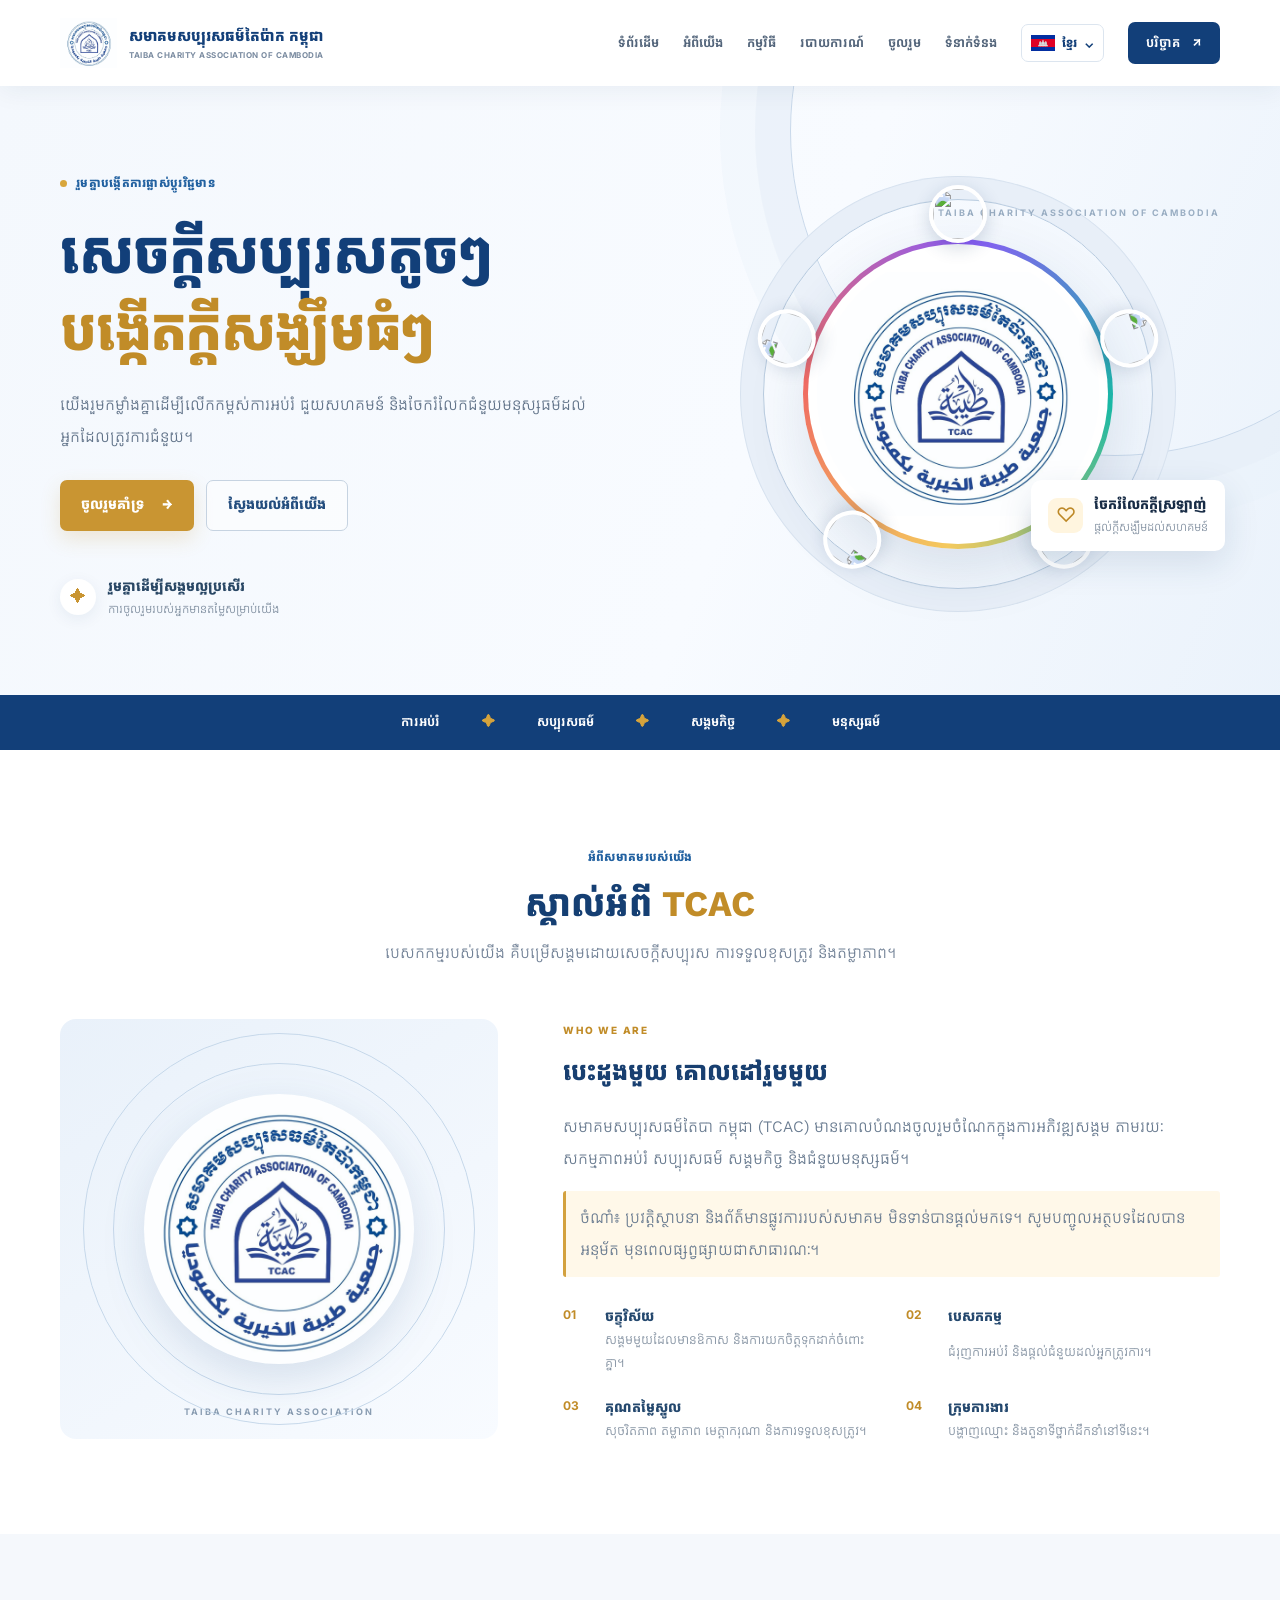
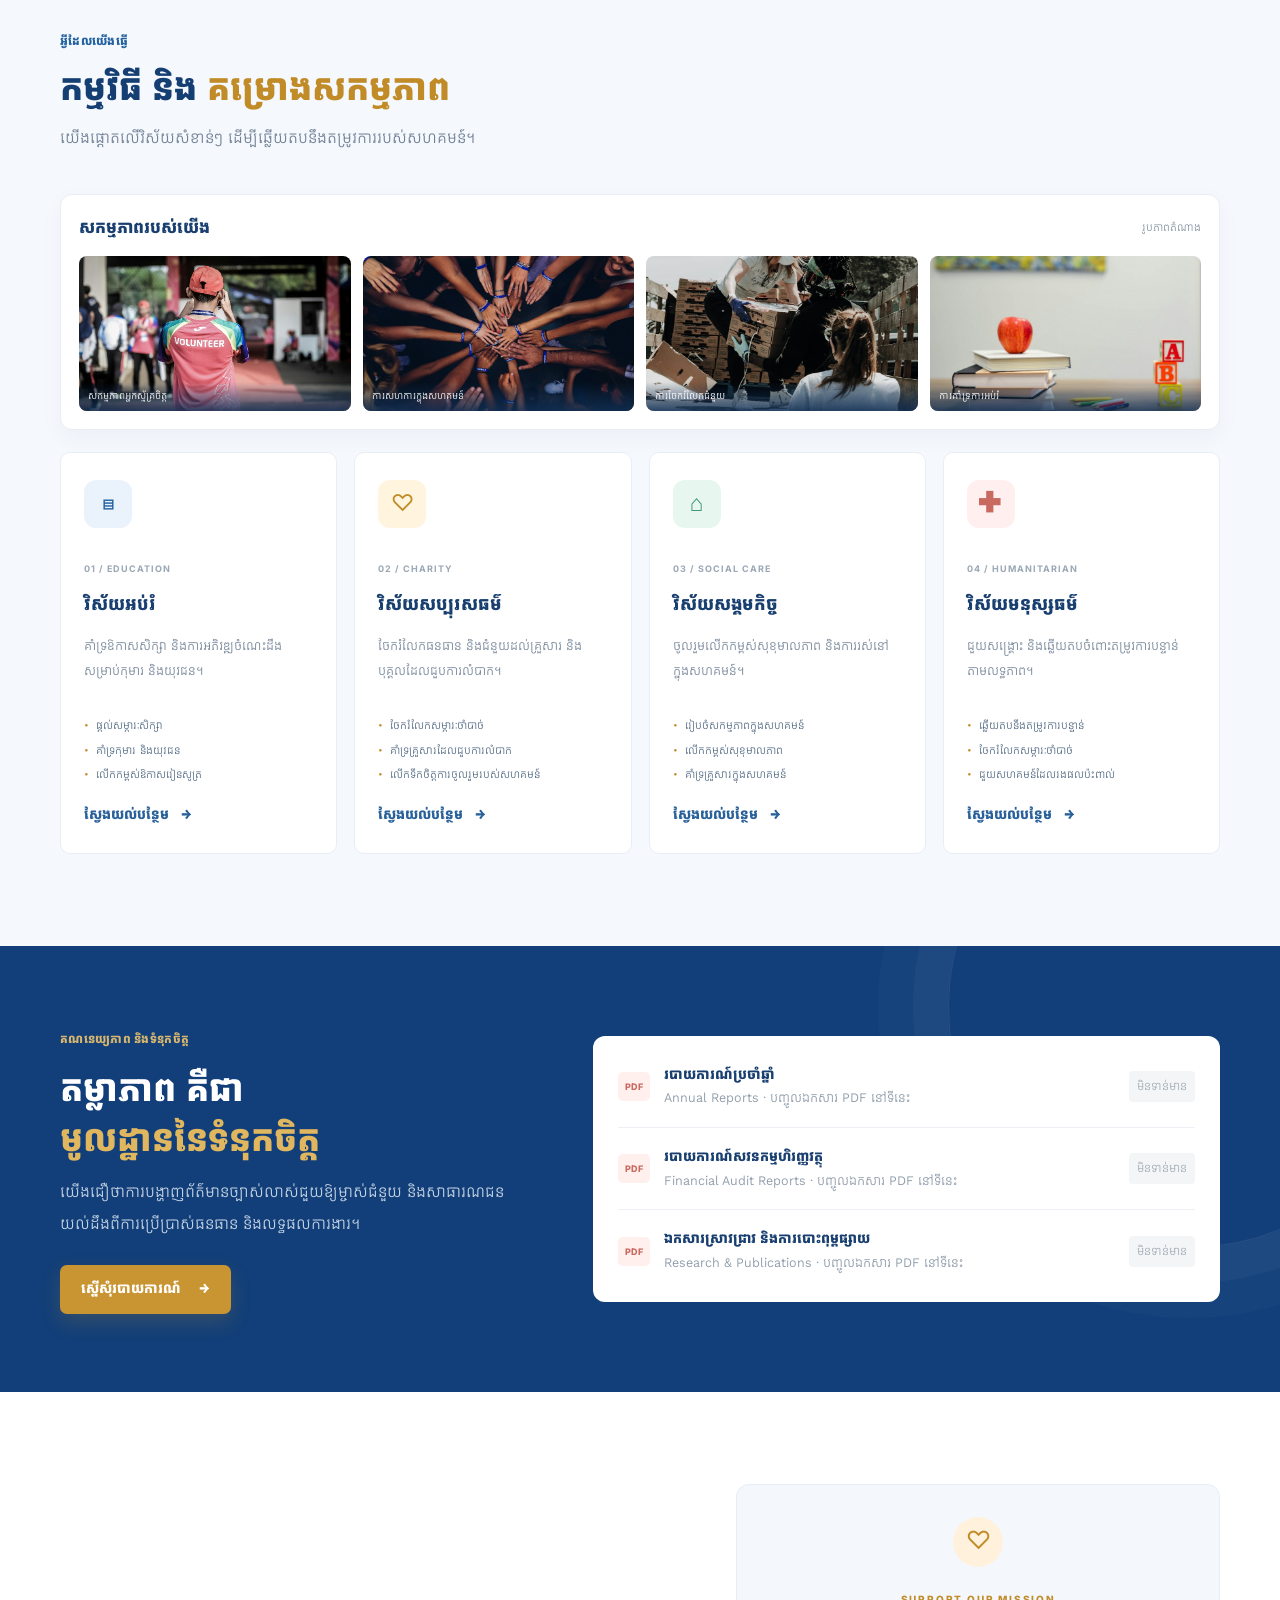
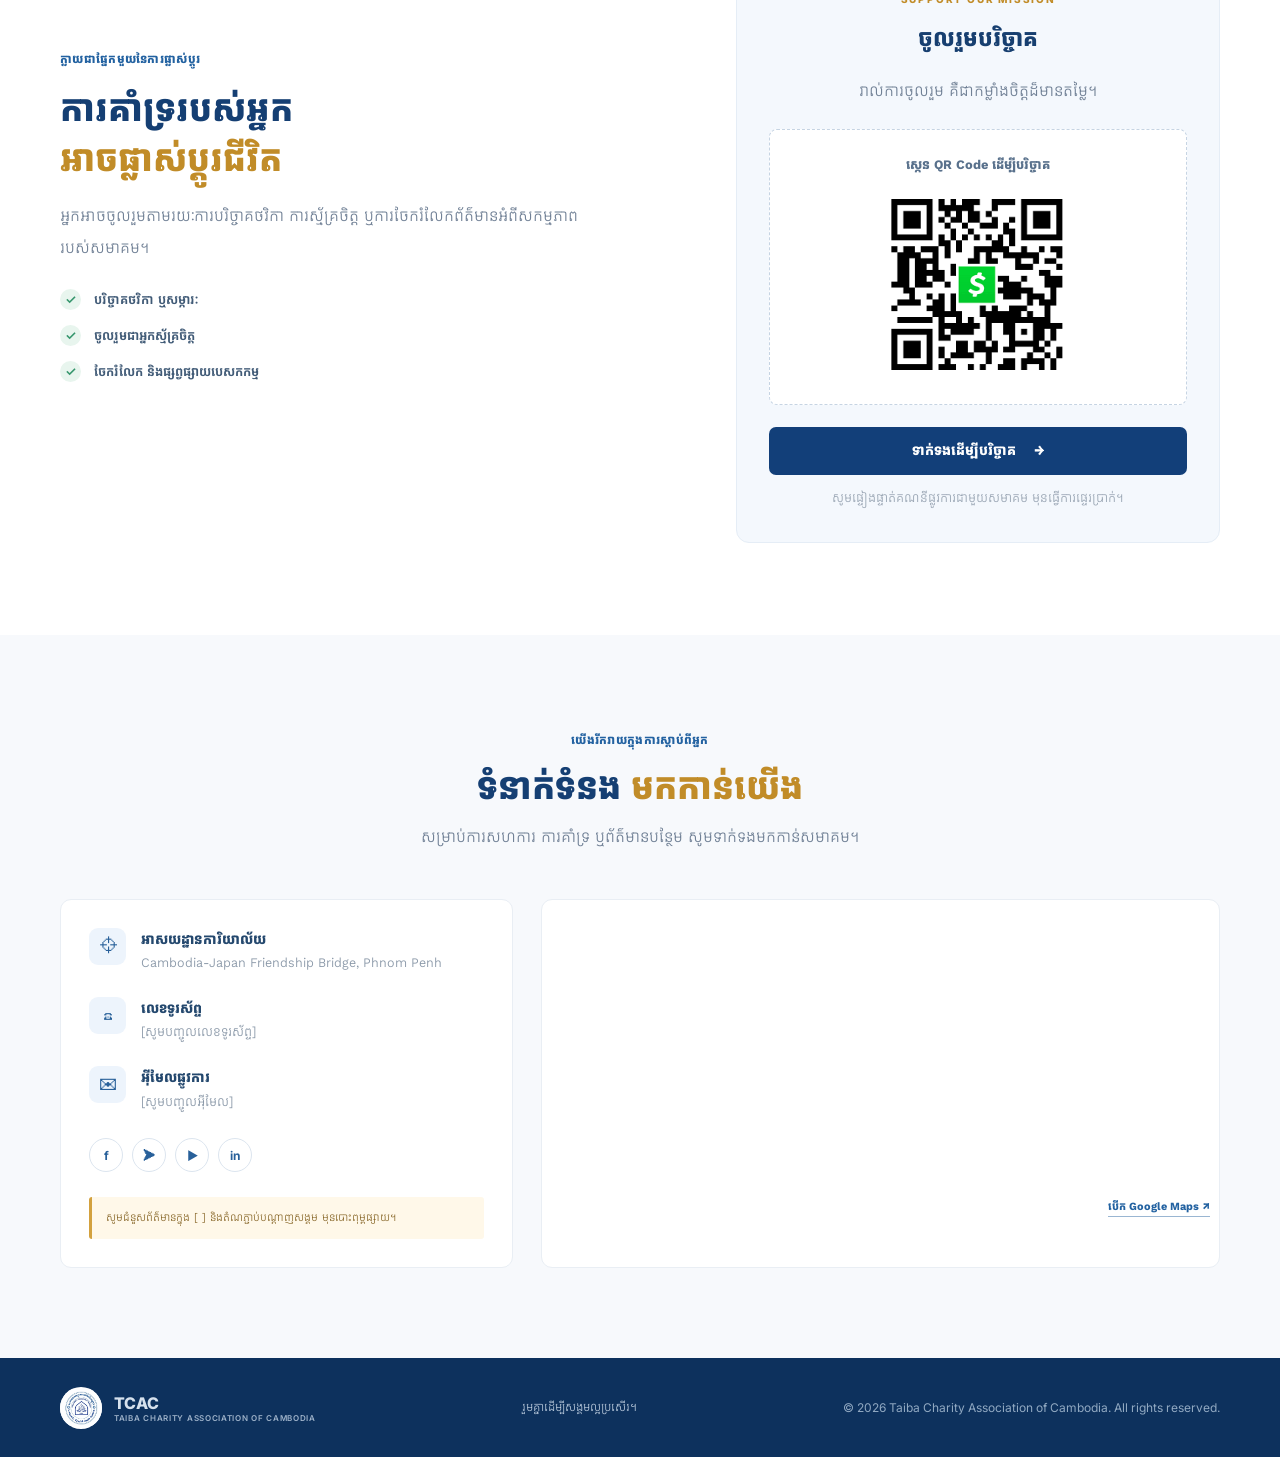
==== commit a7ef9c4c: "Taibak" ====
--- a/index.html
+++ b/index.html
@@ -73,6 +73,23 @@
         </div>
         <div class="hero-visual">
           <div class="visual-ring"></div>
+          <div class="people-orbit" aria-hidden="true">
+            <div class="orbit-person"><img
+                src="https://images.unsplash.com/photo-1500648767791-00dcc994a43e?auto=format&amp;fit=crop&amp;w=160&amp;q=80"
+                alt=""></div>
+            <div class="orbit-person"><img
+                src="https://images.unsplash.com/photo-1534528741775-53994a69daeb?auto=format&amp;fit=crop&amp;w=160&amp;q=80"
+                alt=""></div>
+            <div class="orbit-person"><img
+                src="https://images.unsplash.com/photo-1506794778202-cad84cf45f1d?auto=format&amp;fit=crop&amp;w=160&amp;q=80"
+                alt=""></div>
+            <div class="orbit-person"><img
+                src="https://images.unsplash.com/photo-1544005313-94ddf0286df2?auto=format&amp;fit=crop&amp;w=160&amp;q=80"
+                alt=""></div>
+            <div class="orbit-person"><img
+                src="https://images.unsplash.com/photo-1508214751196-bcfd4ca60f91?auto=format&amp;fit=crop&amp;w=160&amp;q=80"
+                alt=""></div>
+          </div>
           <div class="logo-card"><img src="assets/tcac-logo.png" alt="TCAC logo"></div>
           <div class="floating-card"><span
               class="float-icon">♡</span><span><b>ចែករំលែកក្តីស្រឡាញ់</b><small>ផ្តល់ក្តីសង្ឃឹមដល់សហគមន៍</small></span>
@@ -123,28 +140,76 @@
           <h2>កម្មវិធី និង <em>គម្រោងសកម្មភាព</em></h2>
           <p>យើងផ្តោតលើវិស័យសំខាន់ៗ ដើម្បីឆ្លើយតបនឹងតម្រូវការរបស់សហគមន៍។</p>
         </div>
+        <div class="activity-gallery">
+          <div class="activity-gallery-heading">
+            <h3>សកម្មភាពរបស់យើង</h3>
+            <span>រូបភាពតំណាង</span>
+          </div>
+          <div class="activity-gallery-grid">
+            <figure>
+              <img src="assets/activity-volunteer.jpg" alt="អ្នកស្ម័គ្រចិត្តចូលរួមក្នុងកម្មវិធីសហគមន៍">
+              <figcaption>សកម្មភាពអ្នកស្ម័គ្រចិត្ត</figcaption>
+            </figure>
+            <figure>
+              <img src="assets/activity-community.jpg" alt="ក្រុមមនុស្សដាក់ដៃរួមគ្នា">
+              <figcaption>ការសហការក្នុងសហគមន៍</figcaption>
+            </figure>
+            <figure>
+              <img src="assets/activity-support.jpg" alt="អ្នកស្ម័គ្រចិត្តជួយចែករំលែកសម្ភារៈ">
+              <figcaption>ការចែករំលែកជំនួយ</figcaption>
+            </figure>
+            <figure>
+              <img src="assets/activity-learning.jpg" alt="សៀវភៅ និងសម្ភារៈសិក្សា">
+              <figcaption>ការគាំទ្រការអប់រំ</figcaption>
+            </figure>
+          </div>
+        </div>
         <div class="program-grid">
           <article class="program-card">
             <div class="program-icon blue">▤</div><span class="program-no">01 / EDUCATION</span>
             <h3>វិស័យអប់រំ</h3>
-            <p>គាំទ្រឱកាសសិក្សា និងការអភិវឌ្ឍចំណេះដឹងសម្រាប់កុមារ និងយុវជន។</p><a href="#contact">ស្វែងយល់បន្ថែម
+            <p>គាំទ្រឱកាសសិក្សា និងការអភិវឌ្ឍចំណេះដឹងសម្រាប់កុមារ និងយុវជន។</p>
+            <ul class="program-activities">
+              <li>ផ្តល់សម្ភារៈសិក្សា</li>
+              <li>គាំទ្រកុមារ និងយុវជន</li>
+              <li>លើកកម្ពស់ឱកាសរៀនសូត្រ</li>
+            </ul>
+            <a href="#contact">ស្វែងយល់បន្ថែម
               <b>→</b></a>
           </article>
           <article class="program-card">
             <div class="program-icon gold">♡</div><span class="program-no">02 / CHARITY</span>
             <h3>វិស័យសប្បុរសធម៌</h3>
-            <p>ចែករំលែកធនធាន និងជំនួយដល់គ្រួសារ និងបុគ្គលដែលជួបការលំបាក។</p><a href="#contact">ស្វែងយល់បន្ថែម
+            <p>ចែករំលែកធនធាន និងជំនួយដល់គ្រួសារ និងបុគ្គលដែលជួបការលំបាក។</p>
+            <ul class="program-activities">
+              <li>ចែករំលែកសម្ភារៈចាំបាច់</li>
+              <li>គាំទ្រគ្រួសារដែលជួបការលំបាក</li>
+              <li>លើកទឹកចិត្តការចូលរួមរបស់សហគមន៍</li>
+            </ul>
+            <a href="#contact">ស្វែងយល់បន្ថែម
               <b>→</b></a>
           </article>
           <article class="program-card">
             <div class="program-icon green">⌂</div><span class="program-no">03 / SOCIAL CARE</span>
             <h3>វិស័យសង្គមកិច្ច</h3>
-            <p>ចូលរួមលើកកម្ពស់សុខុមាលភាព និងការរស់នៅក្នុងសហគមន៍។</p><a href="#contact">ស្វែងយល់បន្ថែម <b>→</b></a>
+            <p>ចូលរួមលើកកម្ពស់សុខុមាលភាព និងការរស់នៅក្នុងសហគមន៍។</p>
+            <ul class="program-activities">
+              <li>រៀបចំសកម្មភាពក្នុងសហគមន៍</li>
+              <li>លើកកម្ពស់សុខុមាលភាព</li>
+              <li>គាំទ្រគ្រួសារក្នុងសហគមន៍</li>
+            </ul>
+            <a href="#contact">ស្វែងយល់បន្ថែម <b>→</b></a>
           </article>
           <article class="program-card">
             <div class="program-icon rose">✚</div><span class="program-no">04 / HUMANITARIAN</span>
             <h3>វិស័យមនុស្សធម៌</h3>
-            <p>ជួយសង្គ្រោះ និងឆ្លើយតបចំពោះតម្រូវការបន្ទាន់តាមលទ្ធភាព។</p><a href="#contact">ស្វែងយល់បន្ថែម <b>→</b></a>
+            <p>ជួយសង្គ្រោះ និងឆ្លើយតបចំពោះតម្រូវការបន្ទាន់តាមលទ្ធភាព។</p>
+            <ul class="program-activities">
+              <li>ឆ្លើយតបនឹងតម្រូវការបន្ទាន់</li>
+              <li>ចែករំលែកសម្ភារៈចាំបាច់</li>
+              <li>ជួយសហគមន៍ដែលរងផលប៉ះពាល់</li>
+            </ul>
+            <a href="#contact">ស្វែងយល់បន្ថែម <b>→</b></a>
           </article>
         </div>
       </div>
@@ -189,8 +254,8 @@
           <div class="donation-heart">♡</div><span class="mini-label">SUPPORT OUR MISSION</span>
           <h3>ចូលរួមបរិច្ចាគ</h3>
           <p>រាល់ការចូលរួម គឺជាកម្លាំងចិត្តដ៏មានតម្លៃ។</p>
-          <div class="donation-placeholder"><span>ព័ត៌មានគណនីធនាគារ / QR</span><small>សូមបញ្ចូល QR Code
-              និងព័ត៌មានគណនីផ្លូវការរបស់សមាគម</small></div><a class="btn btn-primary full"
+          <div class="donation-placeholder"><span>ស្កេន QR Code ដើម្បីបរិច្ចាគ</span><img class="donation-qr"
+              src="assets/qr.png" alt="Donation QR code"></div><a class="btn btn-primary full"
             href="#contact">ទាក់ទងដើម្បីបរិច្ចាគ <span>→</span></a><small
             class="safe-note">សូមផ្ទៀងផ្ទាត់គណនីផ្លូវការជាមួយសមាគម មុនធ្វើការផ្ទេរប្រាក់។</small>
         </div>
@@ -206,7 +271,7 @@
         <div class="contact-grid">
           <div class="contact-info">
             <div class="contact-line"><span>⌖</span>
-              <div><b>អាសយដ្ឋានការិយាល័យ</b><small>[សូមបញ្ចូលអាសយដ្ឋានផ្លូវការ]</small></div>
+              <div><b>អាសយដ្ឋានការិយាល័យ</b><small>Cambodia-Japan Friendship Bridge, Phnom Penh</small></div>
             </div>
             <div class="contact-line"><span>☎</span>
               <div><b>លេខទូរស័ព្ទ</b><small>[សូមបញ្ចូលលេខទូរស័ព្ទ]</small></div>
@@ -219,9 +284,12 @@
             <small class="notice">សូមជំនួសព័ត៌មានក្នុង [ ] និងតំណភ្ជាប់បណ្តាញសង្គម មុនបោះពុម្ពផ្សាយ។</small>
           </div>
           <div class="map-panel">
-            <div class="map-placeholder"><span>⌖</span><b>Google
-                Maps</b><small>ផែនទីទីតាំងការិយាល័យនឹងបង្ហាញនៅទីនេះ</small><a href="https://www.google.com/maps"
-                target="_blank" rel="noopener">បើក Google Maps ↗</a></div>
+            <iframe class="location-map"
+              src="https://maps.google.com/maps?q=11.5877112%2C104.9223955&amp;z=17&amp;output=embed"
+              title="Map showing Cambodia-Japan Friendship Bridge, Phnom Penh" loading="lazy"
+              referrerpolicy="no-referrer-when-downgrade" allowfullscreen></iframe>
+            <a class="map-link" href="https://maps.app.goo.gl/17vJXfn1KchVkojY6" target="_blank"
+              rel="noopener">បើក Google Maps ↗</a>
           </div>
         </div>
       </div>
--- a/style.css
+++ b/style.css
@@ -366,6 +366,63 @@
     box-shadow: 0 0 0 22px #e8eff8, 0 0 0 23px #d7e2ef
 }
 
+.people-orbit {
+    position: absolute;
+    inset: 0;
+    z-index: 2;
+    pointer-events: none;
+    animation: people-orbit 36s linear infinite
+}
+
+.orbit-person {
+    position: absolute;
+    top: 50%;
+    left: 50%;
+    width: 58px;
+    height: 58px;
+    margin: -29px;
+    overflow: hidden;
+    border: 4px solid #fff;
+    border-radius: 50%;
+    box-shadow: 0 5px 18px #183c6530;
+    transform: rotate(var(--person-angle, 0deg)) translateY(-180px)
+}
+
+.orbit-person:nth-child(2) {
+    --person-angle: 72deg
+}
+
+.orbit-person:nth-child(3) {
+    --person-angle: 144deg
+}
+
+.orbit-person:nth-child(4) {
+    --person-angle: 216deg
+}
+
+.orbit-person:nth-child(5) {
+    --person-angle: 288deg
+}
+
+.orbit-person img {
+    width: 100%;
+    height: 100%;
+    object-fit: cover;
+    animation: people-counter-orbit 36s linear infinite
+}
+
+@keyframes people-orbit {
+    to {
+        transform: rotate(1turn)
+    }
+}
+
+@keyframes people-counter-orbit {
+    to {
+        transform: rotate(-1turn)
+    }
+}
+
 .logo-card {
     width: 310px;
     height: 310px;
@@ -416,6 +473,13 @@
     flex-direction: column
 }
 
+@media(prefers-reduced-motion: reduce) {
+    .people-orbit,
+    .orbit-person img {
+        animation: none
+    }
+}
+
 .floating-card b {
     font-size: 11px
 }
@@ -595,6 +659,71 @@
     background: #f5f8fc
 }
 
+.activity-gallery {
+    margin-bottom: 22px;
+    padding: 18px;
+    background: #fff;
+    border: 1px solid #e8eef5;
+    border-radius: 12px;
+    box-shadow: 0 8px 24px #123f790a
+}
+
+.activity-gallery-heading {
+    display: flex;
+    align-items: center;
+    justify-content: space-between;
+    gap: 12px;
+    margin-bottom: 14px
+}
+
+.activity-gallery-heading h3 {
+    margin: 0;
+    color: #183f70;
+    font-size: 17px
+}
+
+.activity-gallery-heading span {
+    color: #8492a2;
+    font-size: 11px
+}
+
+.activity-gallery-grid {
+    display: grid;
+    grid-template-columns: repeat(4, minmax(0, 1fr));
+    gap: 12px
+}
+
+.activity-gallery-grid figure {
+    position: relative;
+    height: 155px;
+    margin: 0;
+    overflow: hidden;
+    border-radius: 8px
+}
+
+.activity-gallery-grid img {
+    width: 100%;
+    height: 100%;
+    object-fit: cover;
+    transition: transform .25s
+}
+
+.activity-gallery-grid figure:hover img {
+    transform: scale(1.04)
+}
+
+.activity-gallery-grid figcaption {
+    position: absolute;
+    right: 0;
+    bottom: 0;
+    left: 0;
+    padding: 7px 9px;
+    background: linear-gradient(transparent, #102f55d9);
+    color: #fff;
+    font-size: 10px;
+    line-height: 1.5
+}
+
 .program-grid {
     display: grid;
     grid-template-columns: repeat(4, 1fr);
@@ -661,6 +790,23 @@
     color: #78889a;
     line-height: 1.9;
     min-height: 70px
+}
+
+.program-activities {
+    display: grid;
+    gap: 7px;
+    margin: 0 0 16px;
+    padding: 0;
+    list-style: none;
+    color: #526a83;
+    font-size: 11px;
+    line-height: 1.6
+}
+
+.program-activities li::before {
+    content: "•";
+    margin-right: 7px;
+    color: #c18c28
 }
 
 .program-card>a {
@@ -863,6 +1009,13 @@
     color: #9aa7b5
 }
 
+.donation-qr {
+    display: block;
+    width: min(100%, 190px);
+    height: auto;
+    margin: 8px auto 0
+}
+
 .btn-primary {
     background: #123f79;
     color: white
@@ -958,37 +1111,21 @@
 
 .map-panel {
     padding: 9px;
-    min-height: 310px
-}
-
-.map-placeholder {
-    height: 100%;
-    min-height: 290px;
-    background: linear-gradient(135deg, #eaf1f8, #f6f9fc);
-    border-radius: 7px;
+    min-height: 310px;
     display: flex;
     flex-direction: column;
-    align-items: center;
-    justify-content: center;
-    color: #7890a9
-}
-
-.map-placeholder>span {
-    font-size: 30px;
-    color: #c18c28
-}
-
-.map-placeholder b {
-    font-size: 16px;
-    color: #315778
-}
-
-.map-placeholder small {
-    font-size: 11px;
-    margin: 5px 0 14px
-}
-
-.map-placeholder a {
+    gap: 8px
+}
+
+.location-map {
+    width: 100%;
+    height: 280px;
+    border: 0;
+    border-radius: 7px
+}
+
+.map-link {
+    align-self: flex-end;
     font-size: 11px;
     font-weight: 700;
     color: #2362a1;
@@ -1165,6 +1302,14 @@
         height: 235px
     }
 
+    .orbit-person {
+        width: 48px;
+        height: 48px;
+        margin: -24px;
+        border-width: 3px;
+        transform: rotate(var(--person-angle, 0deg)) translateY(-130px)
+    }
+
     .floating-card {
         right: 0;
         bottom: 20px
@@ -1172,6 +1317,11 @@
 
     .visual-caption {
         top: 5px
+    }
+
+    .people-orbit,
+    .orbit-person img {
+        animation-duration: 48s
     }
 
     .bottom-inner {
@@ -1213,6 +1363,19 @@
 
     .program-grid {
         gap: 12px
+    }
+
+    .activity-gallery {
+        padding: 12px
+    }
+
+    .activity-gallery-grid {
+        grid-template-columns: repeat(2, minmax(0, 1fr));
+        gap: 8px
+    }
+
+    .activity-gallery-grid figure {
+        height: 135px
     }
 
     .program-card {
@@ -1327,8 +1490,7 @@
 .contact-line small,
 .report-item small,
 .donation-placeholder small,
-.safe-note,
-.map-placeholder small {
+.safe-note {
     font-size: 13px
 }
 
@@ -1365,8 +1527,7 @@
     .contact-line small,
     .report-item small,
     .donation-placeholder small,
-    .safe-note,
-    .map-placeholder small {
+    .safe-note {
         font-size: 13px
     }
 }
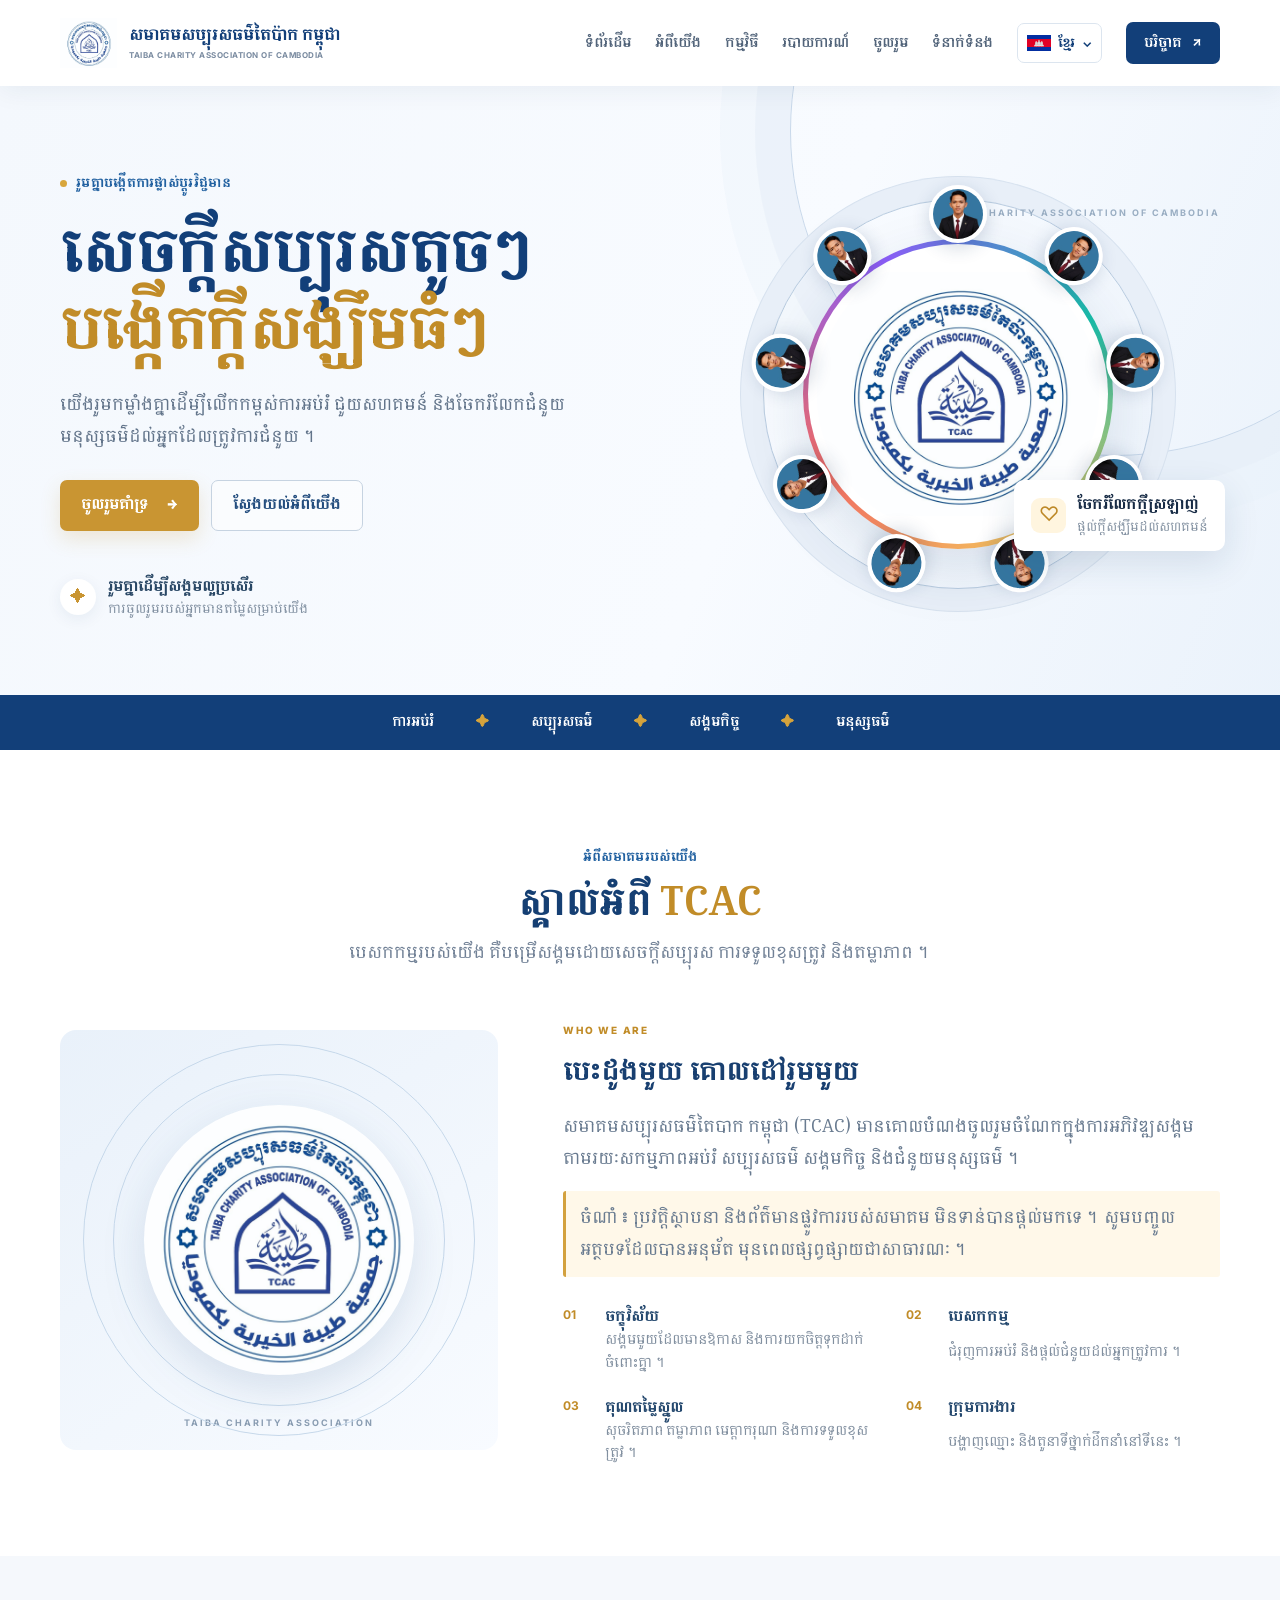
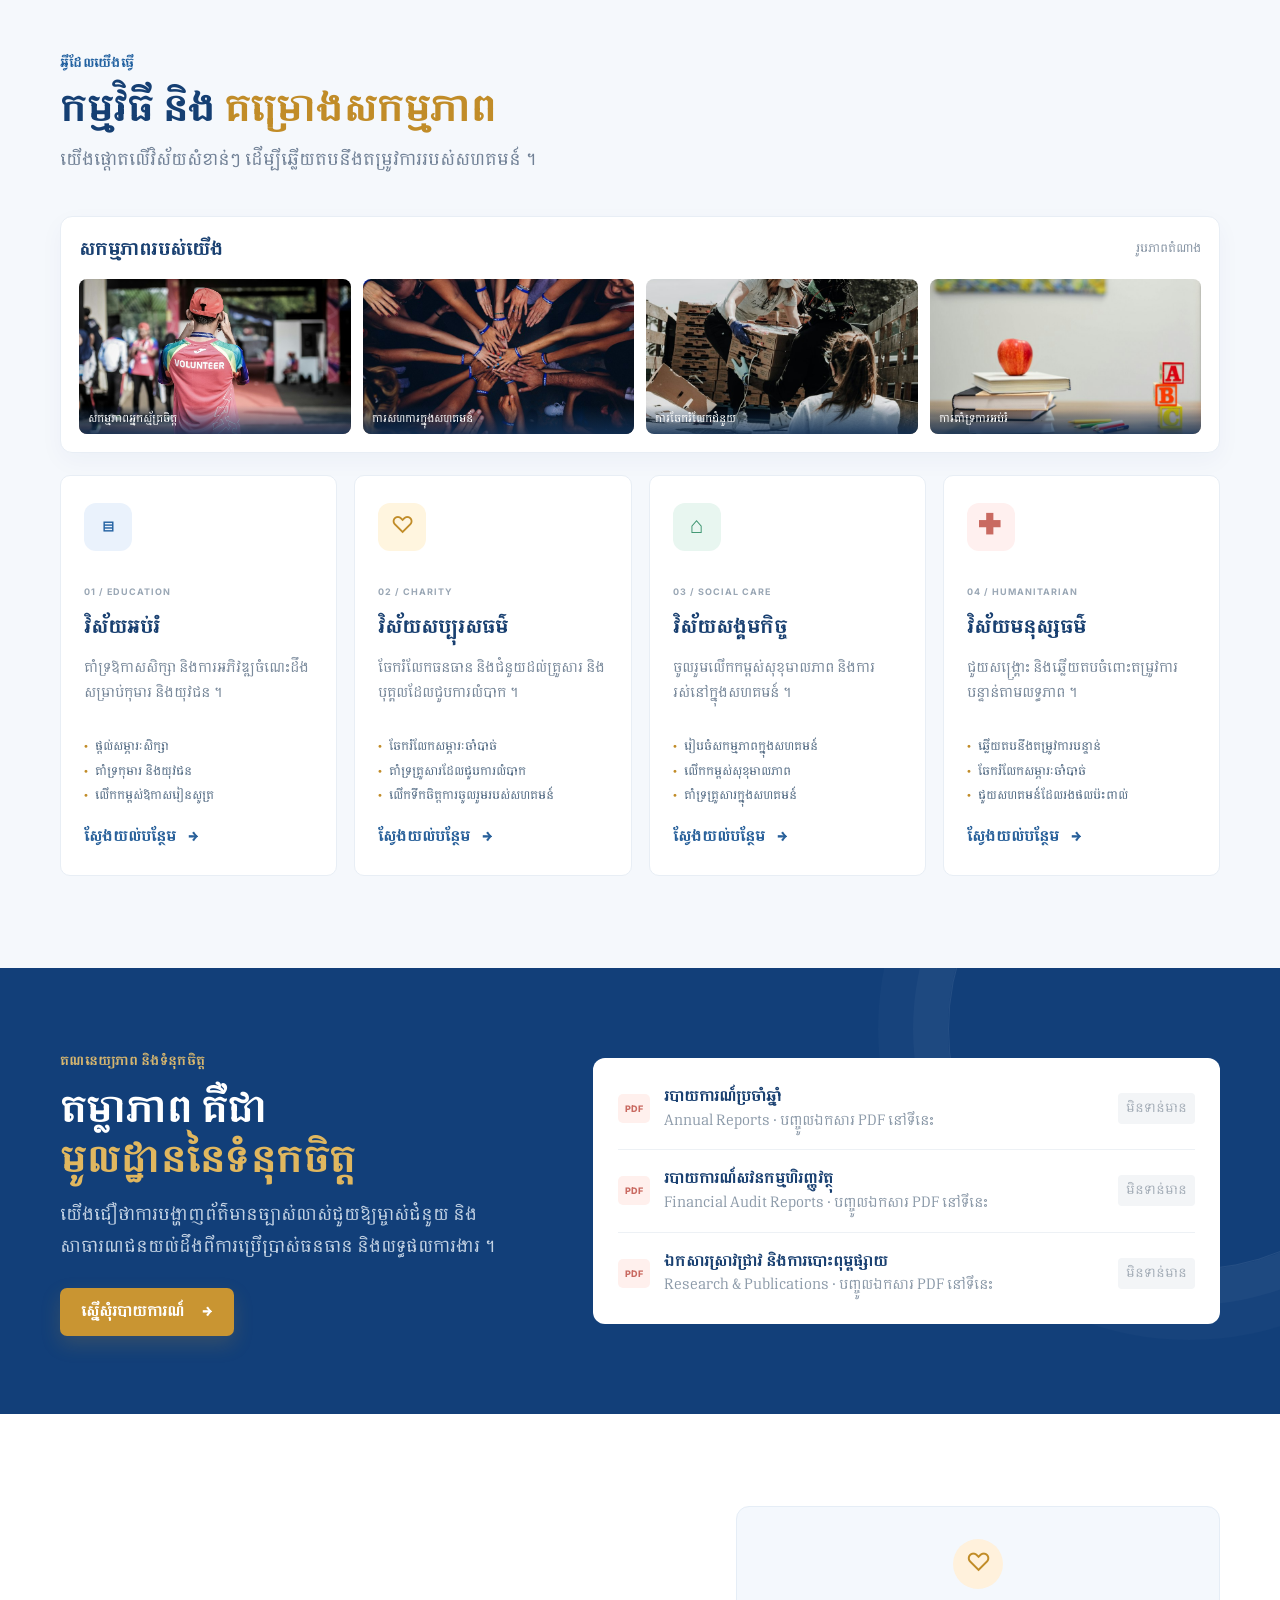
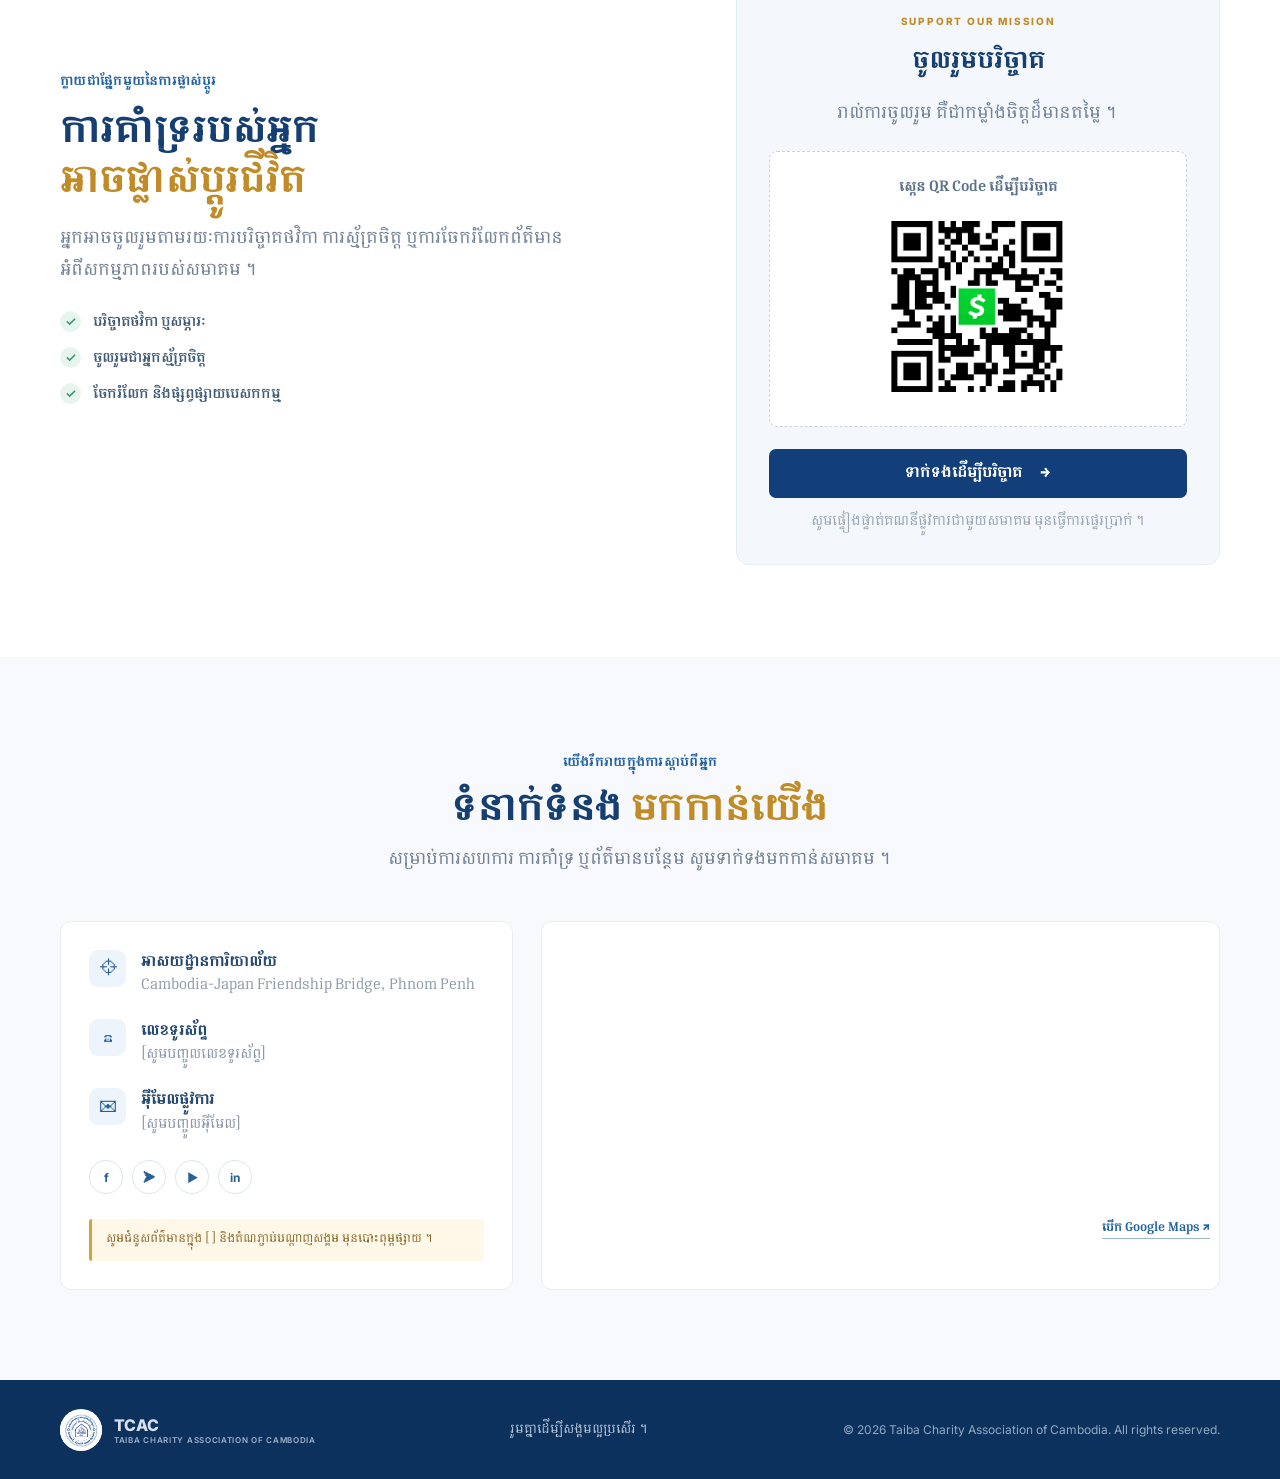
==== commit a8a811a3: "taibak" ====
--- a/index.html
+++ b/index.html
@@ -75,19 +75,31 @@
           <div class="visual-ring"></div>
           <div class="people-orbit" aria-hidden="true">
             <div class="orbit-person"><img
-                src="https://images.unsplash.com/photo-1500648767791-00dcc994a43e?auto=format&amp;fit=crop&amp;w=160&amp;q=80"
-                alt=""></div>
-            <div class="orbit-person"><img
-                src="https://images.unsplash.com/photo-1534528741775-53994a69daeb?auto=format&amp;fit=crop&amp;w=160&amp;q=80"
-                alt=""></div>
-            <div class="orbit-person"><img
-                src="https://images.unsplash.com/photo-1506794778202-cad84cf45f1d?auto=format&amp;fit=crop&amp;w=160&amp;q=80"
-                alt=""></div>
-            <div class="orbit-person"><img
-                src="https://images.unsplash.com/photo-1544005313-94ddf0286df2?auto=format&amp;fit=crop&amp;w=160&amp;q=80"
-                alt=""></div>
-            <div class="orbit-person"><img
-                src="https://images.unsplash.com/photo-1508214751196-bcfd4ca60f91?auto=format&amp;fit=crop&amp;w=160&amp;q=80"
+                src="./assets/yasmin.JPG"
+                alt=""></div>
+            <div class="orbit-person"><img
+                src="./assets/yasmin.JPG"
+                alt=""></div>
+            <div class="orbit-person"><img
+                src="./assets/yasmin.JPG"
+                alt=""></div>
+            <div class="orbit-person"><img
+                src="./assets/yasmin.JPG"
+                alt=""></div>
+            <div class="orbit-person"><img
+                src="./assets/yasmin.JPG"
+                alt=""></div>
+            <div class="orbit-person"><img
+                src="./assets/yasmin.JPG"
+                alt=""></div>
+            <div class="orbit-person"><img
+                src="./assets/yasmin.JPG"
+                alt=""></div>
+            <div class="orbit-person"><img
+                src="./assets/yasmin.JPG"
+                alt=""></div>
+            <div class="orbit-person"><img
+                src="./assets/yasmin.JPG"
                 alt=""></div>
           </div>
           <div class="logo-card"><img src="assets/tcac-logo.png" alt="TCAC logo"></div>
@@ -117,7 +129,7 @@
           <div class="about-content">
             <span class="mini-label">WHO WE ARE</span>
             <h3>បេះដូងមួយ គោលដៅរួមមួយ</h3>
-            <p>សមាគមសប្បុរសធម៌តៃបា កម្ពុជា (TCAC) មានគោលបំណងចូលរួមចំណែកក្នុងការអភិវឌ្ឍសង្គម តាមរយៈសកម្មភាពអប់រំ
+            <p>សមាគមសប្បុរសធម៌តៃបាក កម្ពុជា (TCAC) មានគោលបំណងចូលរួមចំណែកក្នុងការអភិវឌ្ឍសង្គម តាមរយៈសកម្មភាពអប់រំ
               សប្បុរសធម៌ សង្គមកិច្ច និងជំនួយមនុស្សធម៌។</p>
             <p class="notice">ចំណាំ៖ ប្រវត្តិស្ថាបនា និងព័ត៌មានផ្លូវការរបស់សមាគម មិនទាន់បានផ្តល់មកទេ។
               សូមបញ្ចូលអត្ថបទដែលបានអនុម័ត មុនពេលផ្សព្វផ្សាយជាសាធារណៈ។</p>
--- a/style.css
+++ b/style.css
@@ -1,5 +1,37 @@
 * {
     box-sizing: border-box
+}
+
+@font-face {
+    font-family: "Busra";
+    src: url("assets/fonts/Busra-Regular.woff2") format("woff2");
+    font-weight: 400;
+    font-style: normal;
+    font-display: swap
+}
+
+@font-face {
+    font-family: "Busra";
+    src: url("assets/fonts/Busra-Medium.woff2") format("woff2");
+    font-weight: 500;
+    font-style: normal;
+    font-display: swap
+}
+
+@font-face {
+    font-family: "Busra";
+    src: url("assets/fonts/Busra-SemiBold.woff2") format("woff2");
+    font-weight: 600;
+    font-style: normal;
+    font-display: swap
+}
+
+@font-face {
+    font-family: "Busra";
+    src: url("assets/fonts/Busra-Bold.woff2") format("woff2");
+    font-weight: 700 900;
+    font-style: normal;
+    font-display: swap
 }
 
 html {
@@ -9,7 +41,7 @@
 
 body {
     margin: 0;
-    font-family: "Kantumruy Pro", Inter, sans-serif;
+    font-family: "Busra", "Kantumruy Pro", Inter, sans-serif;
     color: #172b45;
     background: #fff;
     line-height: 1.75
@@ -119,7 +151,7 @@
     border-radius: 7px;
     background: #fff;
     color: #123f79;
-    font: 700 12px "Kantumruy Pro", Inter, sans-serif;
+    font: 700 12px "Busra", "Kantumruy Pro", Inter, sans-serif;
     cursor: pointer
 }
 
@@ -168,7 +200,7 @@
     color: #365169;
     padding: 8px 10px;
     text-align: start;
-    font: 600 13px "Kantumruy Pro", Inter, sans-serif;
+    font: 600 13px "Busra", "Kantumruy Pro", Inter, sans-serif;
     cursor: pointer
 }
 
@@ -389,19 +421,35 @@
 }
 
 .orbit-person:nth-child(2) {
-    --person-angle: 72deg
+    --person-angle: 40deg
 }
 
 .orbit-person:nth-child(3) {
-    --person-angle: 144deg
+    --person-angle: 80deg
 }
 
 .orbit-person:nth-child(4) {
-    --person-angle: 216deg
+    --person-angle: 120deg
 }
 
 .orbit-person:nth-child(5) {
-    --person-angle: 288deg
+    --person-angle: 160deg
+}
+
+.orbit-person:nth-child(6) {
+    --person-angle: 200deg
+}
+
+.orbit-person:nth-child(7) {
+    --person-angle: 240deg
+}
+
+.orbit-person:nth-child(8) {
+    --person-angle: 280deg
+}
+
+.orbit-person:nth-child(9) {
+    --person-angle: 320deg
 }
 
 .orbit-person img {
@@ -475,7 +523,9 @@
 
 @media(prefers-reduced-motion: reduce) {
     .people-orbit,
-    .orbit-person img {
+    .orbit-person img,
+    .hero h1,
+    .hero h1 em {
         animation: none
     }
 }
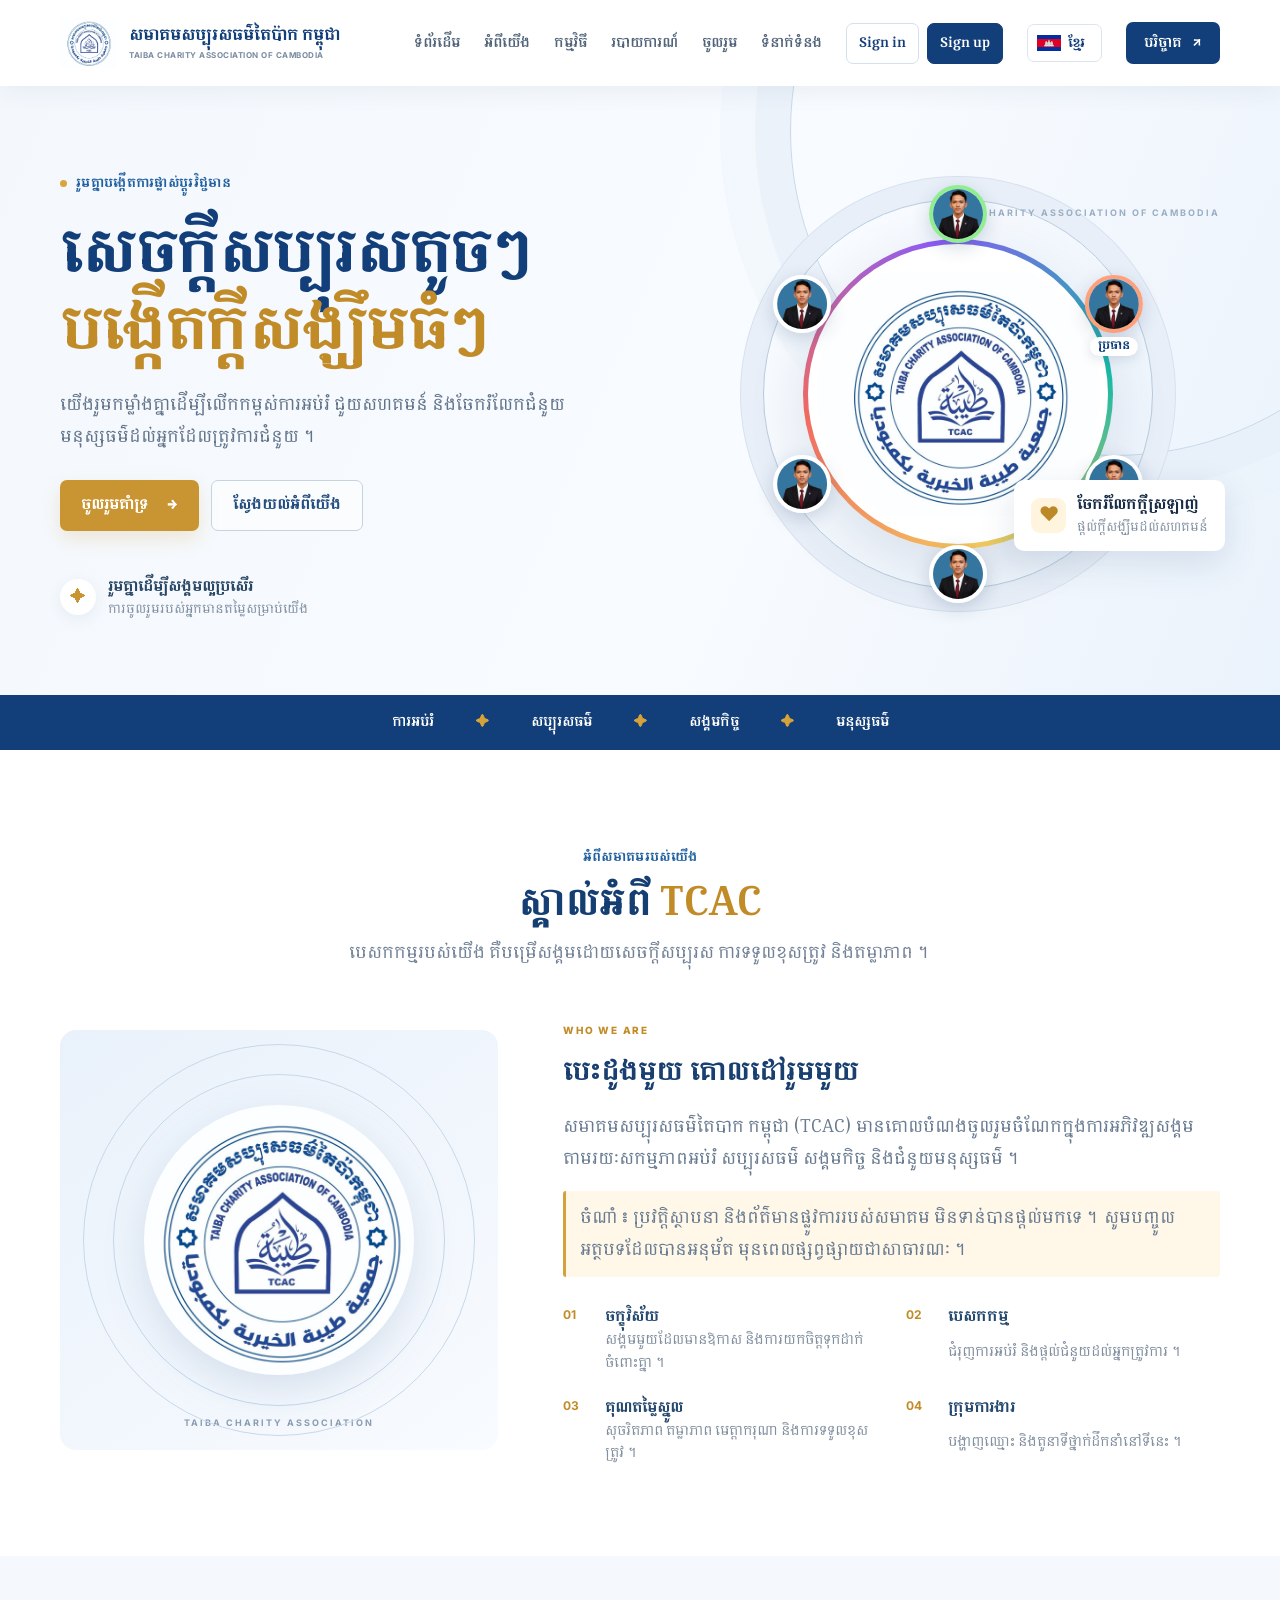
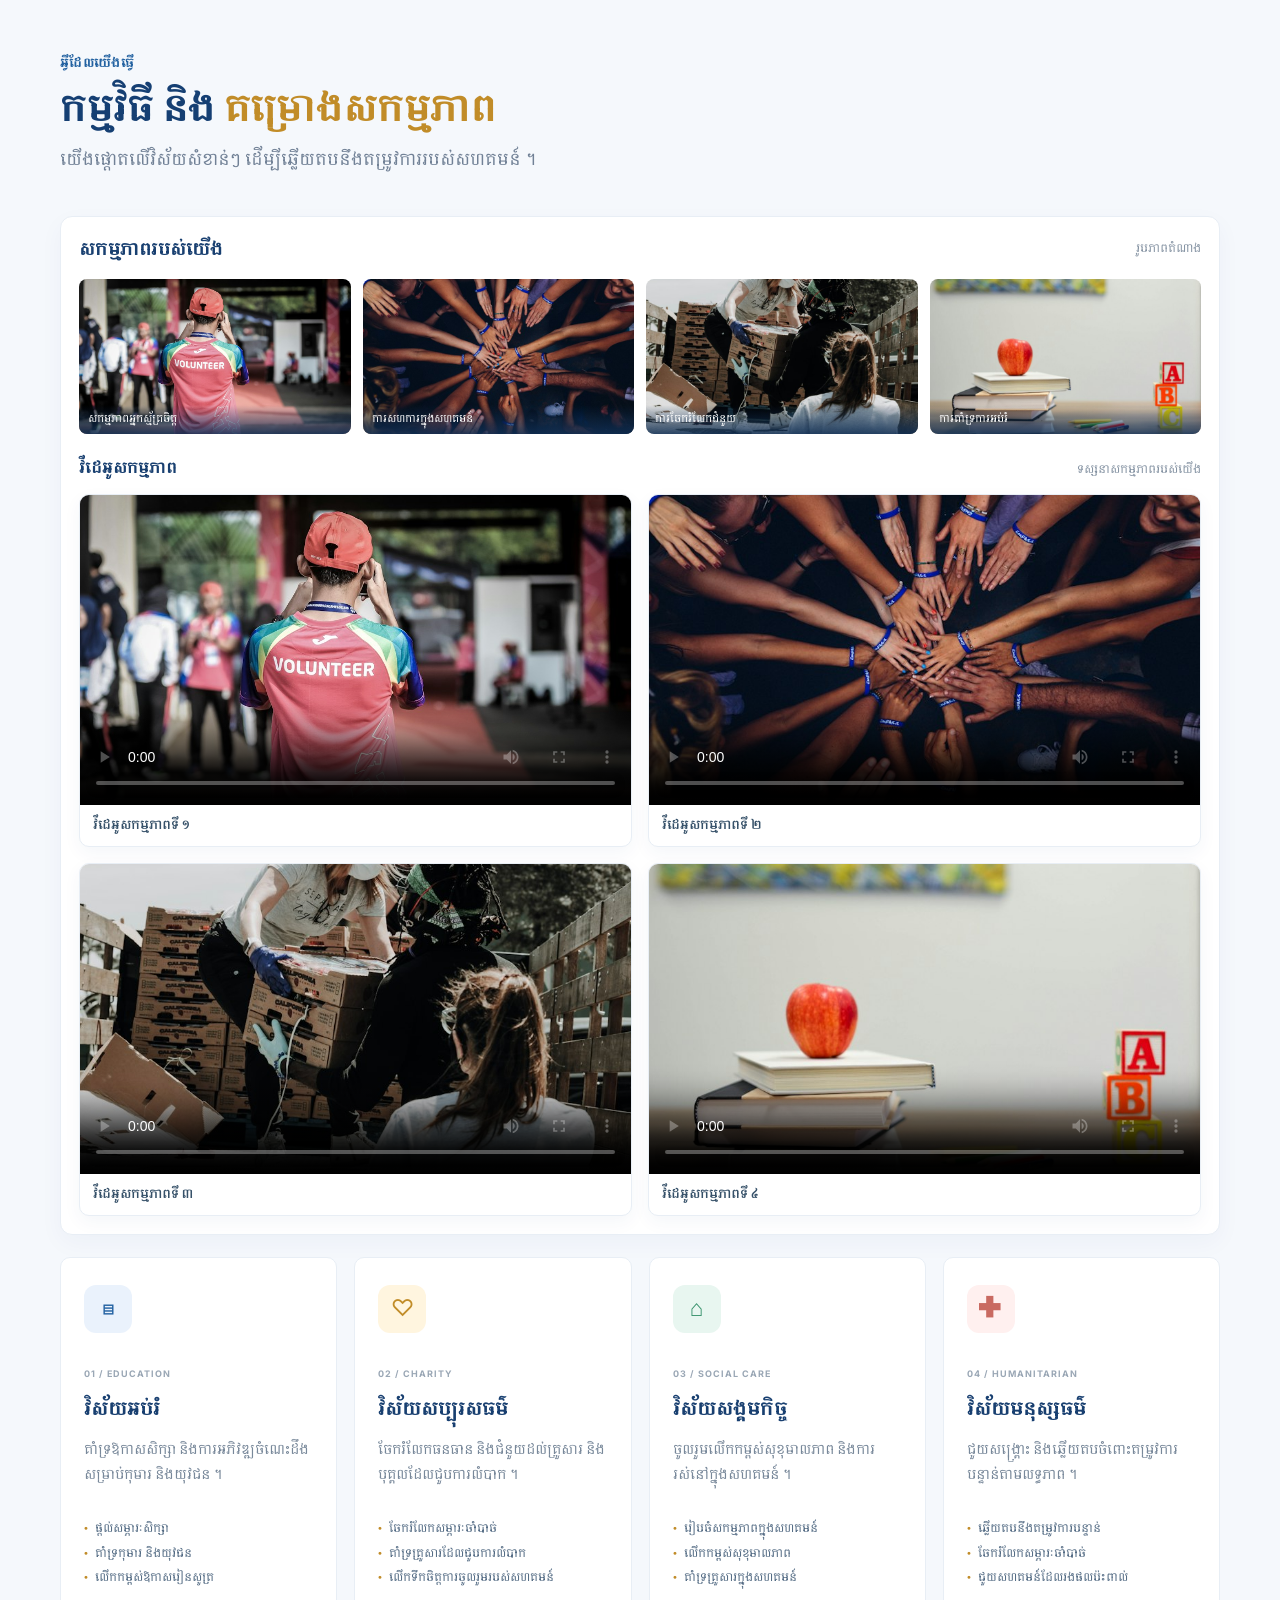
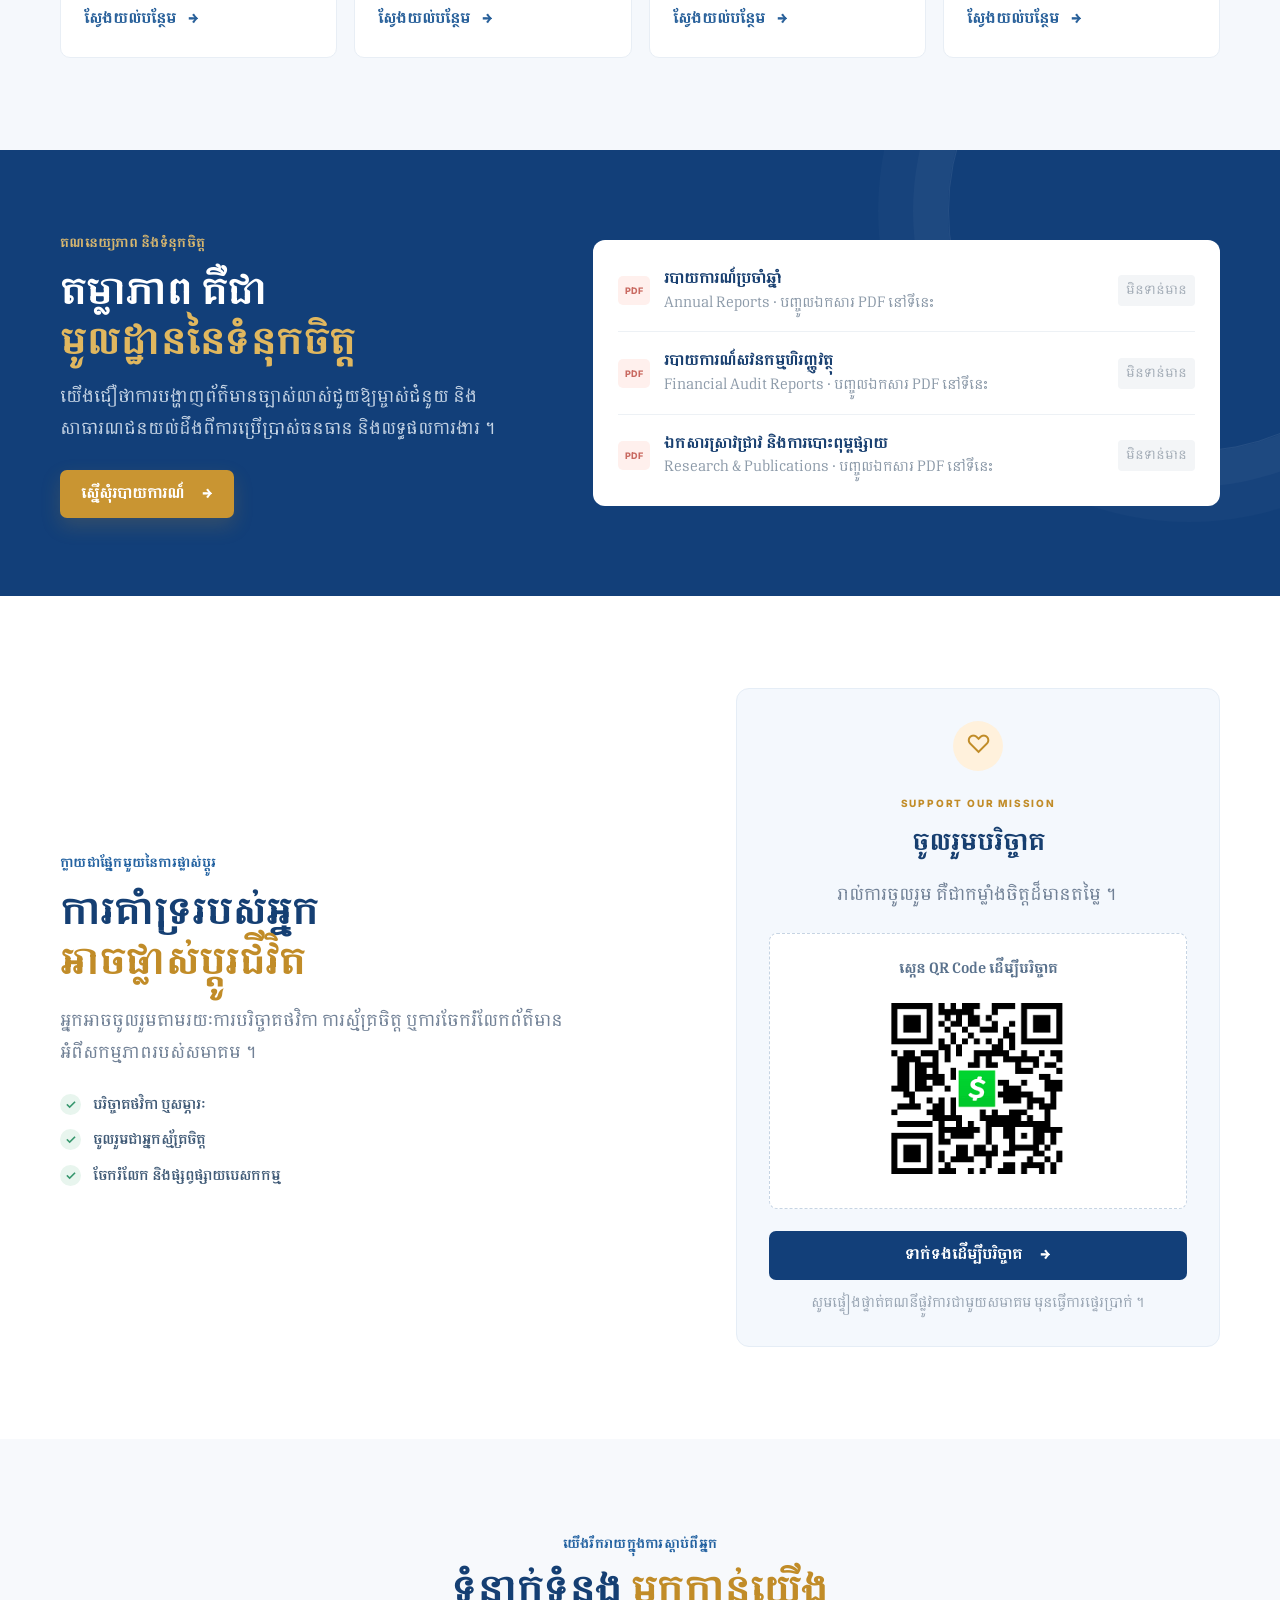
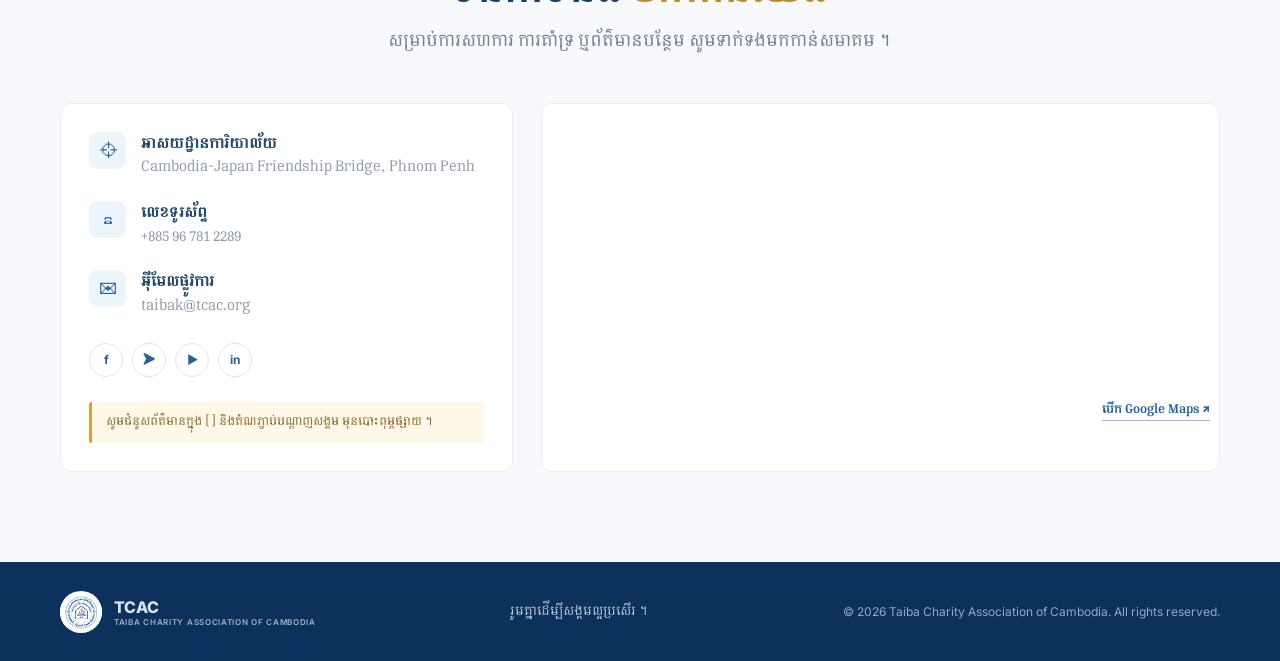
==== commit 3193945b: "Taibak" ====
--- a/index.html
+++ b/index.html
@@ -31,11 +31,15 @@
         <a href="#reports">របាយការណ៍</a>
         <a href="#involved">ចូលរួម</a>
         <a href="#contact">ទំនាក់ទំនង</a>
+        <div class="nav-account-actions">
+          <a class="nav-signin" href="account.html#signin">Sign in</a>
+          <a class="nav-signup" href="account.html#signup">Sign up</a>
+        </div>
         <div class="language-picker">
           <button class="language-toggle" id="languageToggle" type="button" aria-expanded="false" aria-haspopup="true">
             <img class="language-flag" id="languageFlag" src="assets/flag-kh.svg" alt="" aria-hidden="true">
             <span id="languageLabel">ខ្មែរ</span>
-            <span class="language-arrow" aria-hidden="true">⌄</span>
+            <span class="language-arrow" aria-hidden="true"></span>
           </button>
           <div class="language-menu" id="languageMenu" role="menu" aria-label="ជ្រើសរើសភាសា">
             <button type="button" role="menuitem" data-language="km" lang="km"><img src="assets/flag-kh.svg" alt=""
@@ -74,37 +78,16 @@
         <div class="hero-visual">
           <div class="visual-ring"></div>
           <div class="people-orbit" aria-hidden="true">
-            <div class="orbit-person"><img
-                src="./assets/yasmin.JPG"
-                alt=""></div>
-            <div class="orbit-person"><img
-                src="./assets/yasmin.JPG"
-                alt=""></div>
-            <div class="orbit-person"><img
-                src="./assets/yasmin.JPG"
-                alt=""></div>
-            <div class="orbit-person"><img
-                src="./assets/yasmin.JPG"
-                alt=""></div>
-            <div class="orbit-person"><img
-                src="./assets/yasmin.JPG"
-                alt=""></div>
-            <div class="orbit-person"><img
-                src="./assets/yasmin.JPG"
-                alt=""></div>
-            <div class="orbit-person"><img
-                src="./assets/yasmin.JPG"
-                alt=""></div>
-            <div class="orbit-person"><img
-                src="./assets/yasmin.JPG"
-                alt=""></div>
-            <div class="orbit-person"><img
-                src="./assets/yasmin.JPG"
-                alt=""></div>
+            <div class="orbit-person" id="one"><div class="orbit-person-content"><img src="./assets/yasmin.JPG" alt=""></div></div>
+            <div class="orbit-person"><div class="orbit-person-content" id="two"><img src="./assets/yasmin.JPG" alt=""><p>ប្រធាន</p></div></div>
+            <div class="orbit-person"><div class="orbit-person-content"><img src="./assets/yasmin.JPG" alt=""></div></div>
+            <div class="orbit-person"><div class="orbit-person-content"><img src="./assets/yasmin.JPG" alt=""></div></div>
+            <div class="orbit-person"><div class="orbit-person-content"><img src="./assets/yasmin.JPG" alt=""></div></div>
+            <div class="orbit-person"><div class="orbit-person-content"><img src="./assets/yasmin.JPG" alt=""></div></div>
           </div>
           <div class="logo-card"><img src="assets/tcac-logo.png" alt="TCAC logo"></div>
           <div class="floating-card"><span
-              class="float-icon">♡</span><span><b>ចែករំលែកក្តីស្រឡាញ់</b><small>ផ្តល់ក្តីសង្ឃឹមដល់សហគមន៍</small></span>
+              class="float-icon">❤️</span><span><b>ចែករំលែកក្តីស្រឡាញ់</b><small>ផ្តល់ក្តីសង្ឃឹមដល់សហគមន៍</small></span>
           </div>
           <div class="visual-caption">TAIBA CHARITY ASSOCIATION OF CAMBODIA</div>
         </div>
@@ -175,6 +158,44 @@
               <figcaption>ការគាំទ្រការអប់រំ</figcaption>
             </figure>
           </div>
+          <div class="activity-video-heading">
+            <h4>វីដេអូសកម្មភាព</h4>
+            <span>ទស្សនាសកម្មភាពរបស់យើង</span>
+          </div>
+          <div class="activity-video-grid">
+            <figure class="activity-video-card">
+              <video controls preload="metadata" poster="assets/activity-volunteer.jpg"
+                aria-label="វីដេអូសកម្មភាពទី ១">
+                <source src="videos/my-video.mp4" type="video/mp4">
+                កម្មវិធីរុករករបស់អ្នកមិនគាំទ្រការចាក់វីដេអូទេ។
+              </video>
+              <figcaption>វីដេអូសកម្មភាពទី ១</figcaption>
+            </figure>
+            <figure class="activity-video-card">
+              <video controls preload="metadata" poster="assets/activity-community.jpg"
+                aria-label="វីដេអូសកម្មភាពទី ២">
+                <source src="videos/my-video.mp4" type="video/mp4">
+                កម្មវិធីរុករករបស់អ្នកមិនគាំទ្រការចាក់វីដេអូទេ។
+              </video>
+              <figcaption>វីដេអូសកម្មភាពទី ២</figcaption>
+            </figure>
+            <figure class="activity-video-card">
+              <video controls preload="metadata" poster="assets/activity-support.jpg"
+                aria-label="វីដេអូសកម្មភាពទី ៣">
+                <source src="videos/my-video.mp4" type="video/mp4">
+                កម្មវិធីរុករករបស់អ្នកមិនគាំទ្រការចាក់វីដេអូទេ។
+              </video>
+              <figcaption>វីដេអូសកម្មភាពទី ៣</figcaption>
+            </figure>
+            <figure class="activity-video-card">
+              <video controls preload="metadata" poster="assets/activity-learning.jpg"
+                aria-label="វីដេអូសកម្មភាពទី ៤">
+                <source src="videos/my-video.mp4" type="video/mp4">
+                កម្មវិធីរុករករបស់អ្នកមិនគាំទ្រការចាក់វីដេអូទេ។
+              </video>
+              <figcaption>វីដេអូសកម្មភាពទី ៤</figcaption>
+            </figure>
+          </div>
         </div>
         <div class="program-grid">
           <article class="program-card">
@@ -186,7 +207,7 @@
               <li>គាំទ្រកុមារ និងយុវជន</li>
               <li>លើកកម្ពស់ឱកាសរៀនសូត្រ</li>
             </ul>
-            <a href="#contact">ស្វែងយល់បន្ថែម
+            <a href="program-details.html#education-details">ស្វែងយល់បន្ថែម
               <b>→</b></a>
           </article>
           <article class="program-card">
@@ -198,7 +219,7 @@
               <li>គាំទ្រគ្រួសារដែលជួបការលំបាក</li>
               <li>លើកទឹកចិត្តការចូលរួមរបស់សហគមន៍</li>
             </ul>
-            <a href="#contact">ស្វែងយល់បន្ថែម
+            <a href="program-details.html#charity-details">ស្វែងយល់បន្ថែម
               <b>→</b></a>
           </article>
           <article class="program-card">
@@ -210,7 +231,7 @@
               <li>លើកកម្ពស់សុខុមាលភាព</li>
               <li>គាំទ្រគ្រួសារក្នុងសហគមន៍</li>
             </ul>
-            <a href="#contact">ស្វែងយល់បន្ថែម <b>→</b></a>
+            <a href="program-details.html#social-care-details">ស្វែងយល់បន្ថែម <b>→</b></a>
           </article>
           <article class="program-card">
             <div class="program-icon rose">✚</div><span class="program-no">04 / HUMANITARIAN</span>
@@ -221,7 +242,7 @@
               <li>ចែករំលែកសម្ភារៈចាំបាច់</li>
               <li>ជួយសហគមន៍ដែលរងផលប៉ះពាល់</li>
             </ul>
-            <a href="#contact">ស្វែងយល់បន្ថែម <b>→</b></a>
+            <a href="program-details.html#humanitarian-details">ស្វែងយល់បន្ថែម <b>→</b></a>
           </article>
         </div>
       </div>
@@ -286,10 +307,10 @@
               <div><b>អាសយដ្ឋានការិយាល័យ</b><small>Cambodia-Japan Friendship Bridge, Phnom Penh</small></div>
             </div>
             <div class="contact-line"><span>☎</span>
-              <div><b>លេខទូរស័ព្ទ</b><small>[សូមបញ្ចូលលេខទូរស័ព្ទ]</small></div>
+              <div><b>លេខទូរស័ព្ទ</b><small>+885 96 781 2289</small></div>
             </div>
             <div class="contact-line"><span>✉</span>
-              <div><b>អ៊ីមែលផ្លូវការ</b><small>[សូមបញ្ចូលអ៊ីមែល]</small></div>
+              <div><b>អ៊ីមែលផ្លូវការ</b><small>taibak@tcac.org</small></div>
             </div>
             <div class="social-links"><a href="#" aria-label="Facebook">f</a><a href="#" aria-label="Telegram">➤</a><a
                 href="#" aria-label="YouTube">▶</a><a href="#" aria-label="LinkedIn">in</a></div>
@@ -300,8 +321,8 @@
               src="https://maps.google.com/maps?q=11.5877112%2C104.9223955&amp;z=17&amp;output=embed"
               title="Map showing Cambodia-Japan Friendship Bridge, Phnom Penh" loading="lazy"
               referrerpolicy="no-referrer-when-downgrade" allowfullscreen></iframe>
-            <a class="map-link" href="https://maps.app.goo.gl/17vJXfn1KchVkojY6" target="_blank"
-              rel="noopener">បើក Google Maps ↗</a>
+            <a class="map-link" href="https://maps.app.goo.gl/17vJXfn1KchVkojY6" target="_blank" rel="noopener">បើក
+              Google Maps ↗</a>
           </div>
         </div>
       </div>
@@ -314,6 +335,7 @@
         rights reserved.</small>
     </div>
   </footer>
+  <script src="language.js"></script>
   <script src="script.js"></script>
 </body>
 
--- a/style.css
+++ b/style.css
@@ -134,6 +134,45 @@
 
 .nav-donate span {
     margin-left: 8px
+}
+
+.nav-account-actions {
+    display: flex;
+    align-items: center;
+    gap: 8px;
+    flex-shrink: 0
+}
+
+.nav-signin,
+.nav-signup {
+    display: inline-flex;
+    align-items: center;
+    justify-content: center;
+    padding: 9px 12px;
+    border: 1px solid #d5e0ec;
+    border-radius: 7px;
+    color: #123f79;
+    font-size: 12px;
+    font-weight: 700;
+    white-space: nowrap;
+    transition: background .2s, border-color .2s, color .2s
+}
+
+.nav-signin:hover {
+    border-color: #9eb4ce;
+    background: #f5f8fc
+}
+
+.nav-signup {
+    border-color: #123f79;
+    background: #123f79;
+    color: #fff
+}
+
+nav .nav-signup:hover {
+    border-color: #0b2d58;
+    background: #0b2d58;
+    color: #fff
 }
 
 .language-picker {
@@ -403,60 +442,76 @@
     inset: 0;
     z-index: 2;
     pointer-events: none;
-    animation: people-orbit 36s linear infinite
+    animation: people-orbit 40s linear infinite
 }
 
 .orbit-person {
     position: absolute;
     top: 50%;
     left: 50%;
+    width: 100px;
+    margin: -29px 0 0 -50px;
+    transform: rotate(var(--person-angle, 0deg)) translateY(-180px)
+}
+
+.orbit-person-content {
+    display: flex;
+    flex-direction: column;
+    align-items: center;
+    transform: rotate(calc(var(--person-angle, 0deg) * -1));
+    animation: people-counter-orbit 40s linear infinite
+}
+
+.orbit-person:nth-child(2) {
+    --person-angle: 60deg
+}
+#one {
+    --person-angle: 0deg
+}
+
+#one .orbit-person-content img {
+    border-color: lightgreen;
+}
+#two img {
+    border-color: lightsalmon;
+}
+.orbit-person:nth-child(3) {
+    --person-angle: 120deg
+}
+
+.orbit-person:nth-child(4) {
+    --person-angle: 180deg
+}
+
+.orbit-person:nth-child(5) {
+    --person-angle: 240deg
+}
+
+.orbit-person:nth-child(6) {
+    --person-angle: 300deg
+}
+
+.orbit-person img {
+    display: block;
     width: 58px;
     height: 58px;
-    margin: -29px;
-    overflow: hidden;
+    object-fit: cover;
     border: 4px solid #fff;
     border-radius: 50%;
-    box-shadow: 0 5px 18px #183c6530;
-    transform: rotate(var(--person-angle, 0deg)) translateY(-180px)
-}
-
-.orbit-person:nth-child(2) {
-    --person-angle: 40deg
-}
-
-.orbit-person:nth-child(3) {
-    --person-angle: 80deg
-}
-
-.orbit-person:nth-child(4) {
-    --person-angle: 120deg
-}
-
-.orbit-person:nth-child(5) {
-    --person-angle: 160deg
-}
-
-.orbit-person:nth-child(6) {
-    --person-angle: 200deg
-}
-
-.orbit-person:nth-child(7) {
-    --person-angle: 240deg
-}
-
-.orbit-person:nth-child(8) {
-    --person-angle: 280deg
-}
-
-.orbit-person:nth-child(9) {
-    --person-angle: 320deg
-}
-
-.orbit-person img {
-    width: 100%;
-    height: 100%;
-    object-fit: cover;
-    animation: people-counter-orbit 36s linear infinite
+    box-shadow: 0 5px 18px #183c6530
+}
+
+.orbit-person p {
+    margin: 4px 0 0;
+    padding: 1px 8px;
+    border-radius: 20px;
+    background: #fff;
+    box-shadow: 0 3px 12px #183c6525;
+    color: #123f79;
+    font-size: 11px;
+    font-weight: 700;
+    line-height: 1.5;
+    white-space: nowrap
 }
 
 @keyframes people-orbit {
@@ -466,8 +521,12 @@
 }
 
 @keyframes people-counter-orbit {
+    from {
+        transform: rotate(calc(var(--person-angle, 0deg) * -1))
+    }
+
     to {
-        transform: rotate(-1turn)
+        transform: rotate(calc(var(--person-angle, 0deg) * -1 - 1turn))
     }
 }
 
@@ -523,7 +582,7 @@
 
 @media(prefers-reduced-motion: reduce) {
     .people-orbit,
-    .orbit-person img,
+    .orbit-person-content,
     .hero h1,
     .hero h1 em {
         animation: none
@@ -553,6 +612,170 @@
     color: white
 }
 
+.account-site-header .nav-wrap {
+    gap: 12px
+}
+
+.account-site-header .brand {
+    min-width: 0;
+    flex: 1
+}
+
+.account-section {
+    min-height: calc(100vh - 86px);
+    display: grid;
+    place-items: center;
+    padding: 48px 22px;
+    background: linear-gradient(135deg, #f4f8fd, #eaf2fb)
+}
+
+.account-card {
+    width: min(460px, 100%);
+    padding: 36px;
+    border: 1px solid #e3ebf4;
+    border-radius: 16px;
+    background: #fff;
+    box-shadow: 0 20px 55px #123f7914
+}
+
+.account-back-link {
+    color: #627891;
+    font-size: 12px;
+    font-weight: 600
+}
+
+.account-back-link:hover {
+    color: #123f79
+}
+
+.account-toolbar {
+    display: flex;
+    align-items: center;
+    justify-content: space-between;
+    gap: 12px
+}
+
+.account-heading {
+    margin: 24px 0 22px
+}
+
+.account-heading h1 {
+    margin: 7px 0 4px;
+    color: #153f73;
+    font-size: 28px;
+    line-height: 1.4
+}
+
+.account-heading p {
+    margin: 0;
+    color: #718196;
+    font-size: 13px
+}
+
+.account-tabs {
+    display: grid;
+    grid-template-columns: repeat(2, 1fr);
+    gap: 5px;
+    margin-bottom: 22px;
+    padding: 5px;
+    border-radius: 9px;
+    background: #f1f5fa
+}
+
+.account-tab {
+    min-height: 40px;
+    border: 0;
+    border-radius: 7px;
+    background: transparent;
+    color: #63758a;
+    font: 700 13px Inter, "Busra", sans-serif;
+    cursor: pointer
+}
+
+.account-tab[aria-pressed="true"] {
+    background: #fff;
+    color: #123f79;
+    box-shadow: 0 2px 8px #123f7912
+}
+
+.account-form {
+    display: grid;
+    gap: 16px
+}
+
+.account-form[hidden] {
+    display: none
+}
+
+.form-field {
+    display: grid;
+    gap: 6px
+}
+
+.form-field label {
+    color: #365169;
+    font-size: 12px;
+    font-weight: 700
+}
+
+.form-field input {
+    width: 100%;
+    min-height: 46px;
+    padding: 10px 12px;
+    border: 1px solid #dce5ef;
+    border-radius: 7px;
+    outline: none;
+    background: #fff;
+    color: #172b45;
+    font: 13px "Busra", "Kantumruy Pro", Inter, sans-serif;
+    transition: border-color .2s, box-shadow .2s
+}
+
+.form-field input::placeholder {
+    color: #a0acba
+}
+
+.form-field input:focus {
+    border-color: #4a78ab;
+    box-shadow: 0 0 0 3px #2463a31a
+}
+
+.account-submit {
+    min-height: 46px;
+    margin-top: 4px;
+    border: 0;
+    border-radius: 7px;
+    background: #123f79;
+    color: #fff;
+    font: 700 13px Inter, "Busra", sans-serif;
+    cursor: pointer;
+    transition: background .2s, transform .2s
+}
+
+.account-submit:hover {
+    transform: translateY(-1px);
+    background: #0b2d58
+}
+
+.account-notice {
+    margin: 18px 0 0;
+    padding: 11px 13px;
+    border-left: 3px solid #d3a13e;
+    border-radius: 4px;
+    background: #fff8e9;
+    color: #8b6b2e;
+    font-size: 12px;
+    line-height: 1.7
+}
+
+.account-demo-note {
+    margin: 17px 0 0;
+    color: #8492a2;
+    font-size: 11px;
+    line-height: 1.7;
+    text-align: center
+}
+
 .bottom-inner {
     display: flex;
     align-items: center;
@@ -582,6 +805,7 @@
 }
 
 .section-heading h2,
+.program-details-page .section-heading h1,
 .trust-grid h2,
 .involve-grid h2 {
     font-size: 36px;
@@ -774,6 +998,56 @@
     line-height: 1.5
 }
 
+.activity-video-heading {
+    display: flex;
+    align-items: baseline;
+    justify-content: space-between;
+    gap: 12px;
+    margin: 22px 0 12px
+}
+
+.activity-video-heading h4 {
+    margin: 0;
+    color: #183f70;
+    font-size: 15px
+}
+
+.activity-video-heading span {
+    color: #8492a2;
+    font-size: 11px
+}
+
+.activity-video-grid {
+    display: grid;
+    grid-template-columns: repeat(2, minmax(0, 1fr));
+    gap: 16px
+}
+
+.activity-video-card {
+    min-width: 0;
+    margin: 0;
+    overflow: hidden;
+    border: 1px solid #e8eef5;
+    border-radius: 10px;
+    background: #fff;
+    box-shadow: 0 6px 18px #123f790c
+}
+
+.activity-video-card video {
+    display: block;
+    width: 100%;
+    aspect-ratio: 16 / 9;
+    background: #102f55;
+    object-fit: cover
+}
+
+.activity-video-card figcaption {
+    padding: 10px 13px;
+    color: #365169;
+    font-size: 12px;
+    font-weight: 600
+}
+
 .program-grid {
     display: grid;
     grid-template-columns: repeat(4, 1fr);
@@ -867,6 +1141,62 @@
 
 .program-card>a b {
     margin-left: 8px
+}
+
+.program-details {
+    margin-top: 72px;
+    scroll-margin-top: 100px
+}
+
+.program-details .section-heading {
+    margin-bottom: 30px
+}
+
+.program-details-grid {
+    display: grid;
+    grid-template-columns: repeat(2, minmax(0, 1fr));
+    gap: 16px
+}
+
+.program-detail {
+    padding: 24px;
+    border: 1px solid #e3ebf4;
+    border-radius: 10px;
+    background: #fff;
+    scroll-margin-top: 100px
+}
+
+.program-detail h2,
+.program-detail h3 {
+    margin: 8px 0;
+    color: #183f70;
+    font-size: 19px
+}
+
+.program-detail p,
+.program-detail ul {
+    color: #718196;
+    font-size: 12px;
+    line-height: 1.9
+}
+
+.program-detail ul {
+    padding-left: 20px;
+    margin: 12px 0 16px
+}
+
+.program-detail li::marker {
+    color: #c18c28
+}
+
+.program-detail>a {
+    color: #28609a;
+    font-size: 11px;
+    font-weight: 700
+}
+
+.program-detail>a b {
+    margin-left: 6px
 }
 
 .trust-section {
@@ -1229,8 +1559,8 @@
 
 @media(max-width:980px) {
     nav {
-        gap: 13px;
-        font-size: 11px
+        gap: 9px;
+        font-size: 10px
     }
 
     .brand {
@@ -1243,6 +1573,16 @@
 
     .brand small {
         font-size: 7px
+    }
+
+    .nav-account-actions {
+        gap: 5px
+    }
+
+    .nav-signin,
+    .nav-signup {
+        padding: 8px 9px;
+        font-size: 10px
     }
 
     .hero-grid {
@@ -1270,6 +1610,19 @@
     .brand img {
         width: 48px;
         height: 48px
+    }
+
+    .account-site-header .brand {
+        min-width: 0
+    }
+
+    .account-section {
+        min-height: calc(100vh - 72px);
+        padding: 35px 15px
+    }
+
+    .account-card {
+        padding: 28px 22px
     }
 
     .menu-toggle {
@@ -1315,6 +1668,30 @@
         border-bottom: 1px solid #f0f3f7
     }
 
+    nav .nav-account-actions {
+        display: grid;
+        grid-template-columns: repeat(2, minmax(0, 1fr));
+        gap: 8px;
+        margin-top: 12px
+    }
+
+    nav .nav-signin,
+    nav .nav-signup {
+        min-height: 42px;
+        padding: 9px 12px;
+        border: 1px solid #d5e0ec;
+        border-radius: 7px;
+        text-align: center
+    }
+
+    nav .nav-signup {
+        border-color: #123f79
+    }
+
+    .account-heading h1 {
+        font-size: 25px
+    }
+
     .nav-donate {
         margin-top: 10px;
         text-align: center
@@ -1353,10 +1730,21 @@
     }
 
     .orbit-person {
+        width: 100px;
+        margin: -24px 0 0 -50px
+    }
+
+    .orbit-person img {
         width: 48px;
         height: 48px;
-        margin: -24px;
-        border-width: 3px;
+        border-width: 3px
+    }
+
+    .orbit-person p {
+        font-size: 10px
+    }
+
+    .orbit-person {
         transform: rotate(var(--person-angle, 0deg)) translateY(-130px)
     }
 
@@ -1370,7 +1758,7 @@
     }
 
     .people-orbit,
-    .orbit-person img {
+    .orbit-person-content {
         animation-duration: 48s
     }
 
@@ -1385,6 +1773,7 @@
     }
 
     .section-heading h2,
+    .program-details-page .section-heading h1,
     .trust-grid h2,
     .involve-grid h2 {
         font-size: 29px
@@ -1415,6 +1804,14 @@
         gap: 12px
     }
 
+    .program-details {
+        margin-top: 52px
+    }
+
+    .program-details-grid {
+        grid-template-columns: 1fr
+    }
+
     .activity-gallery {
         padding: 12px
     }
@@ -1428,6 +1825,10 @@
         height: 135px
     }
 
+    .activity-video-grid {
+        gap: 10px
+    }
+
     .program-card {
         padding: 20px 16px
     }
@@ -1487,6 +1888,15 @@
         font-size: 6px
     }
 
+    .account-site-header .brand small {
+        display: none
+    }
+
+    .account-site-header .nav-donate {
+        padding: 8px 10px;
+        font-size: 11px
+    }
+
     .hero h1 {
         font-size: 34px
     }
@@ -1504,6 +1914,10 @@
     }
 
     .program-grid {
+        grid-template-columns: 1fr
+    }
+
+    .activity-video-grid {
         grid-template-columns: 1fr
     }
 
@@ -1580,4 +1994,4 @@
     .safe-note {
         font-size: 13px
     }
-}+}
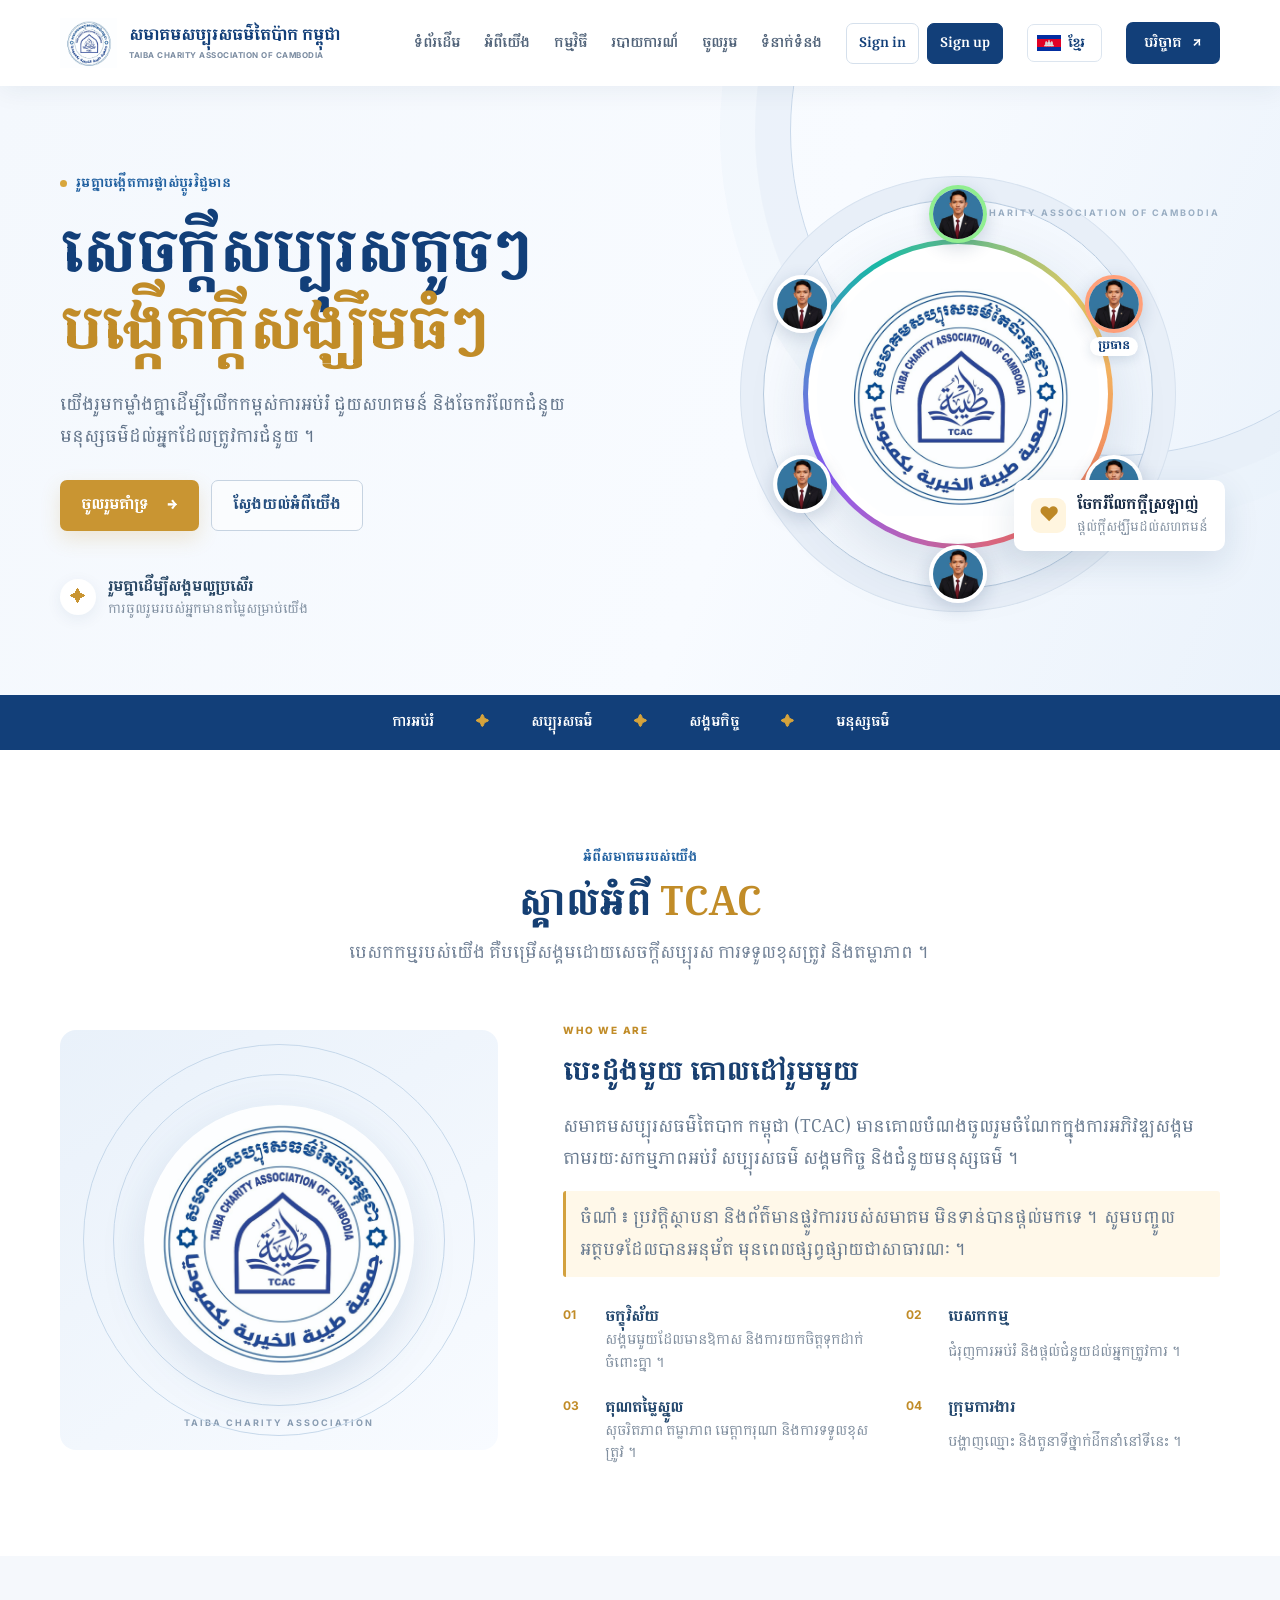
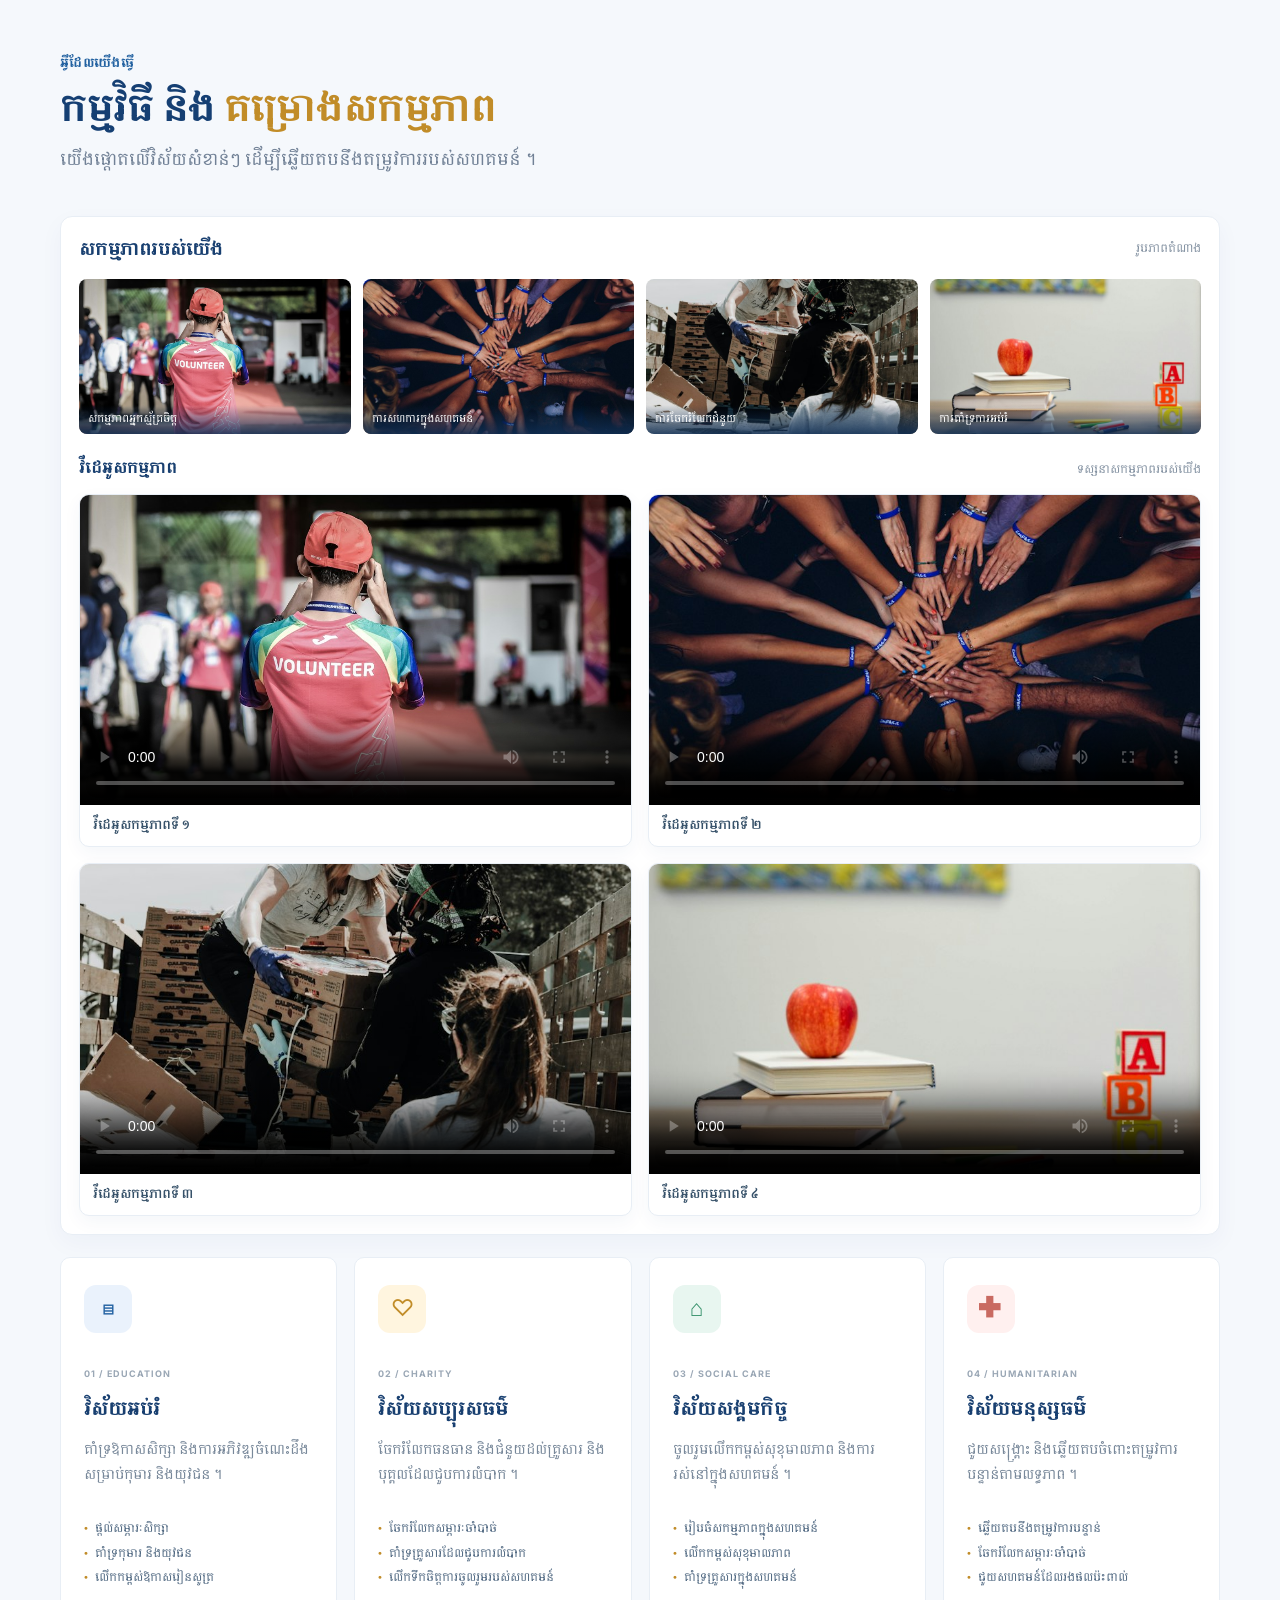
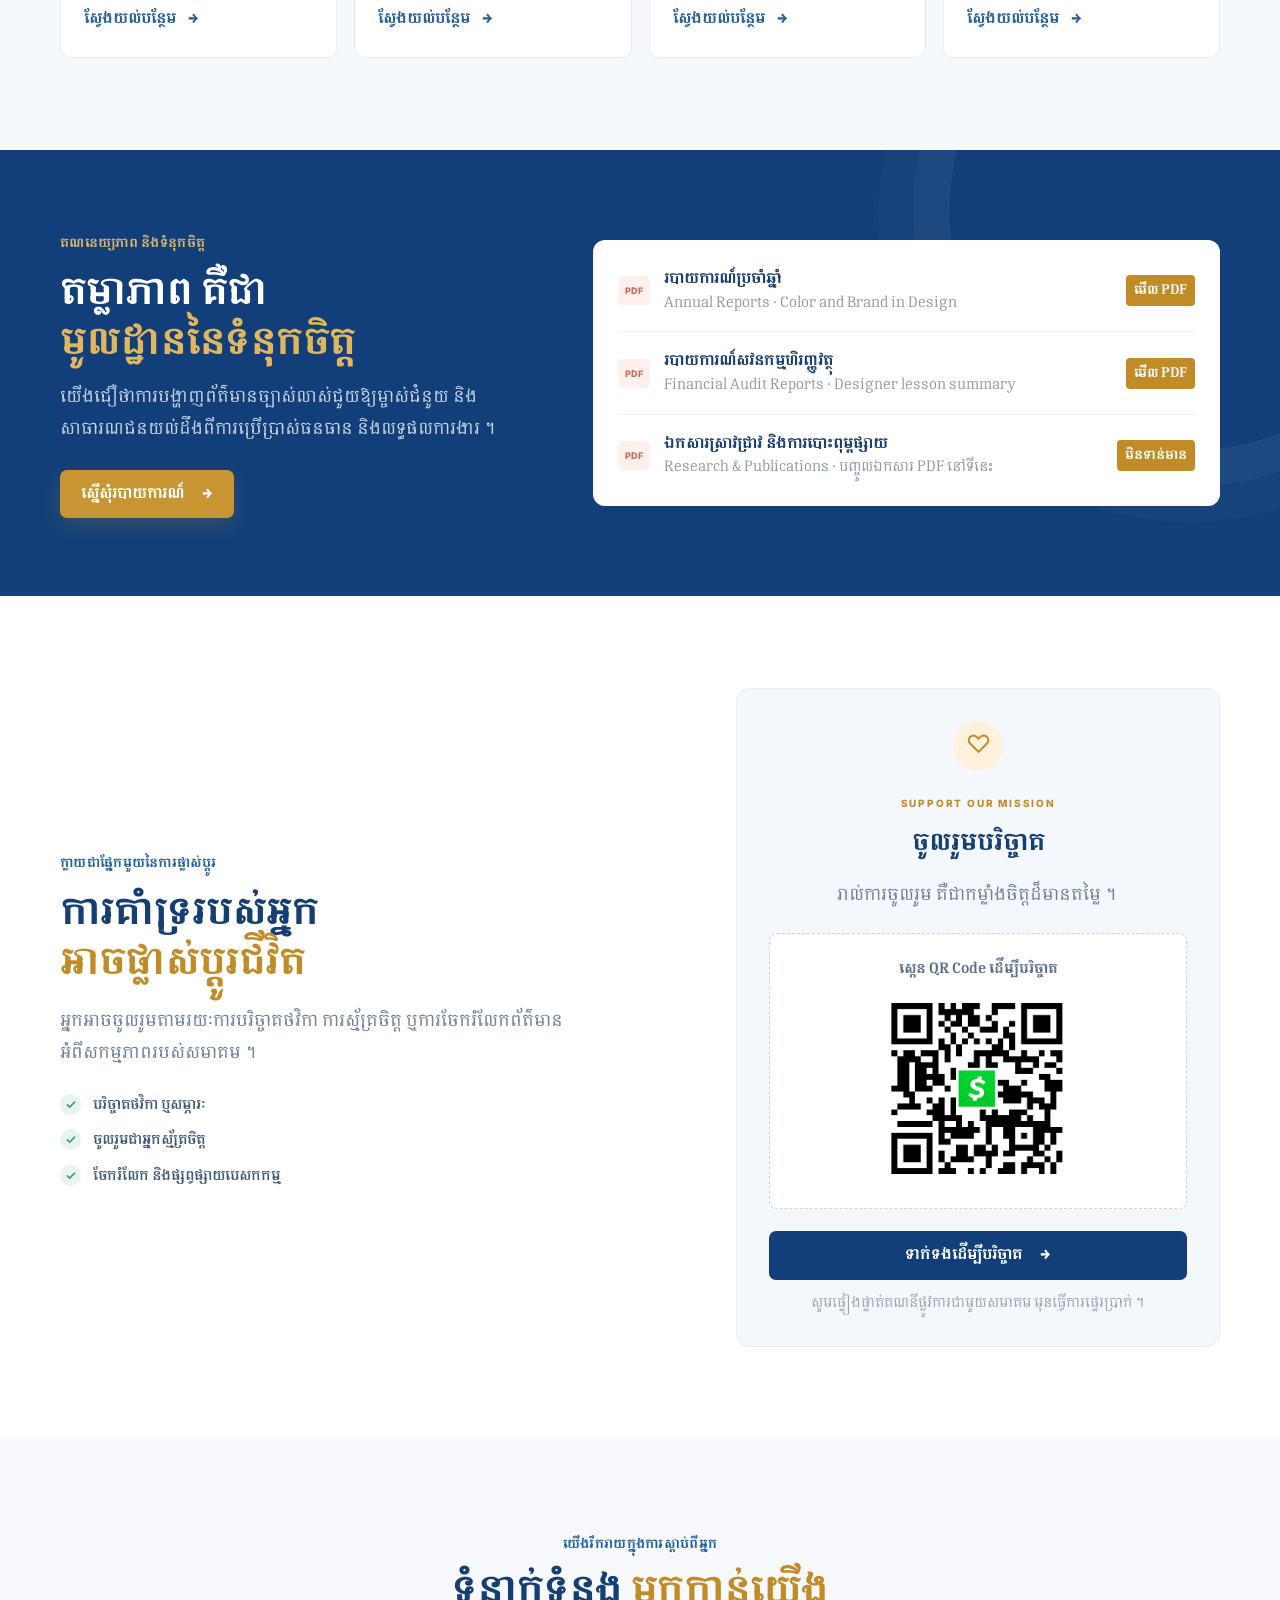
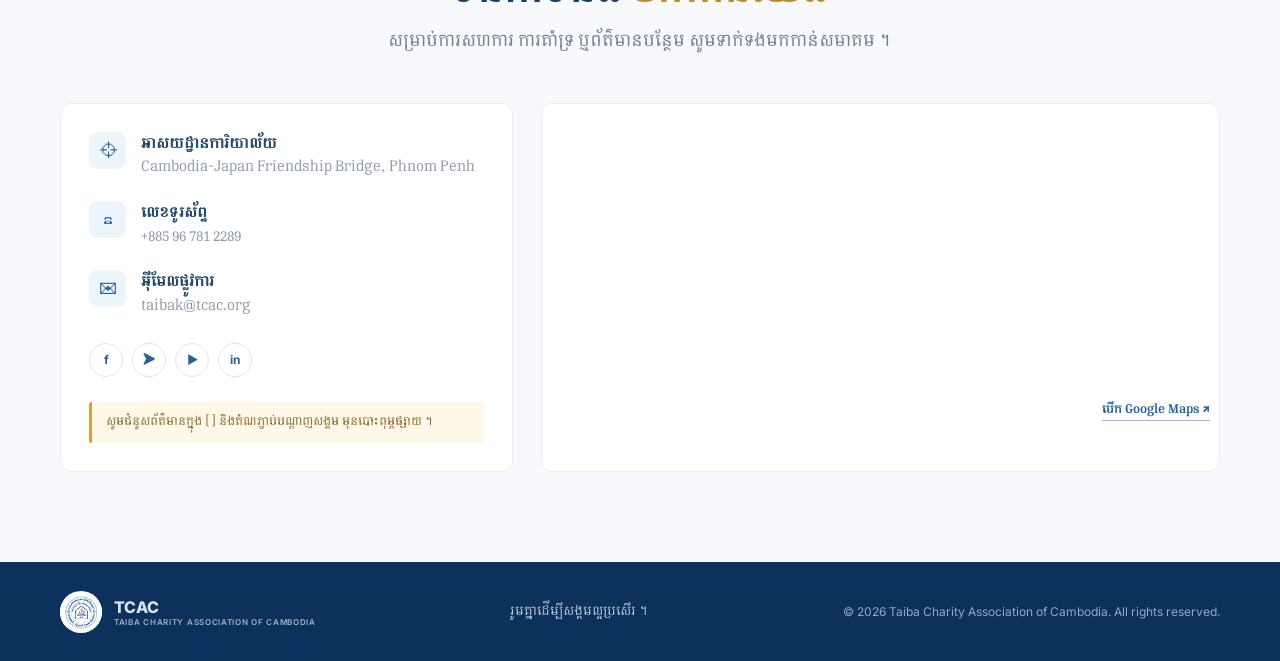
==== commit 8b477d5a: "Update/Taibak" ====
--- a/index.html
+++ b/index.html
@@ -166,7 +166,7 @@
             <figure class="activity-video-card">
               <video controls preload="metadata" poster="assets/activity-volunteer.jpg"
                 aria-label="វីដេអូសកម្មភាពទី ១">
-                <source src="videos/my-video.mp4" type="video/mp4">
+                <source src="./assets/my-video.mp4" type="video/mp4">
                 កម្មវិធីរុករករបស់អ្នកមិនគាំទ្រការចាក់វីដេអូទេ។
               </video>
               <figcaption>វីដេអូសកម្មភាពទី ១</figcaption>
@@ -174,7 +174,7 @@
             <figure class="activity-video-card">
               <video controls preload="metadata" poster="assets/activity-community.jpg"
                 aria-label="វីដេអូសកម្មភាពទី ២">
-                <source src="videos/my-video.mp4" type="video/mp4">
+                <source src="assets/my-video1.mp4" type="video/mp4">
                 កម្មវិធីរុករករបស់អ្នកមិនគាំទ្រការចាក់វីដេអូទេ។
               </video>
               <figcaption>វីដេអូសកម្មភាពទី ២</figcaption>
@@ -182,7 +182,7 @@
             <figure class="activity-video-card">
               <video controls preload="metadata" poster="assets/activity-support.jpg"
                 aria-label="វីដេអូសកម្មភាពទី ៣">
-                <source src="videos/my-video.mp4" type="video/mp4">
+                <source src="./assets/my-video.mp4" type="video/mp4">
                 កម្មវិធីរុករករបស់អ្នកមិនគាំទ្រការចាក់វីដេអូទេ។
               </video>
               <figcaption>វីដេអូសកម្មភាពទី ៣</figcaption>
@@ -190,7 +190,7 @@
             <figure class="activity-video-card">
               <video controls preload="metadata" poster="assets/activity-learning.jpg"
                 aria-label="វីដេអូសកម្មភាពទី ៤">
-                <source src="videos/my-video.mp4" type="video/mp4">
+                <source src="./assets/my-video.mp4" type="video/mp4">
                 កម្មវិធីរុករករបស់អ្នកមិនគាំទ្រការចាក់វីដេអូទេ។
               </video>
               <figcaption>វីដេអូសកម្មភាពទី ៤</figcaption>
@@ -256,17 +256,21 @@
           </p><a class="btn btn-gold" href="#contact">ស្នើសុំរបាយការណ៍ <span>→</span></a>
         </div>
         <div class="report-list">
-          <div class="report-item"><span class="file-icon">PDF</span>
-            <div><b>របាយការណ៍ប្រចាំឆ្នាំ</b><small>Annual Reports · បញ្ចូលឯកសារ PDF នៅទីនេះ</small></div><span
-              class="coming">មិនទាន់មាន</span>
-          </div>
-          <div class="report-item"><span class="file-icon">PDF</span>
-            <div><b>របាយការណ៍សវនកម្មហិរញ្ញវត្ថុ</b><small>Financial Audit Reports · បញ្ចូលឯកសារ PDF នៅទីនេះ</small>
-            </div><span class="coming">មិនទាន់មាន</span>
-          </div>
-          <div class="report-item"><span class="file-icon">PDF</span>
+          <a class="report-item" href="Color%20and%20Brand%20in%20Design.pdf" target="_blank" rel="noopener">
+            <span class="file-icon">PDF</span>
+            <div><b>របាយការណ៍ប្រចាំឆ្នាំ</b><small>Annual Reports · Color and Brand in Design</small></div>
+            <span class="coming">មើល PDF</span>
+          </a>
+          <a class="report-item" href="Designer%20lesson%20summary.pdf" target="_blank" rel="noopener">
+            <span class="file-icon">PDF</span>
+            <div><b>របាយការណ៍សវនកម្មហិរញ្ញវត្ថុ</b><small>Financial Audit Reports · Designer lesson summary</small></div>
+            <span class="coming">មើល PDF</span>
+          </a>
+          <div class="report-item">
+            <span class="file-icon">PDF</span>
             <div><b>ឯកសារស្រាវជ្រាវ និងការបោះពុម្ពផ្សាយ</b><small>Research & Publications · បញ្ចូលឯកសារ PDF
-                នៅទីនេះ</small></div><span class="coming">មិនទាន់មាន</span>
+                នៅទីនេះ</small></div>
+            <span class="coming">មិនទាន់មាន</span>
           </div>
         </div>
       </div>
--- a/style.css
+++ b/style.css
@@ -1048,6 +1048,7 @@
     font-weight: 600
 }
 
+
 .program-grid {
     display: grid;
     grid-template-columns: repeat(4, 1fr);
@@ -1260,7 +1261,8 @@
     align-items: center;
     gap: 14px;
     padding: 17px 0;
-    border-bottom: 1px solid #edf1f5
+    border-bottom: 1px solid #edf1f5;
+    text-decoration: none
 }
 
 .report-item:last-child {
@@ -1291,11 +1293,18 @@
 }
 
 .coming {
+    font-weight: bold;
     font-size: 9px;
-    color: #a5aeb8;
-    background: #f3f5f7;
+    color: white;
+    background: rgb(193, 140, 40);
     padding: 5px 8px;
-    border-radius: 4px
+    border-radius: 4px;
+    transition: background-color .25s ease, color .25s ease, transform .25s ease
+}
+
+.report-item:hover .coming {
+    background: #076d3b;
+    transform: translateY(-2px)
 }
 
 .involve-grid {
